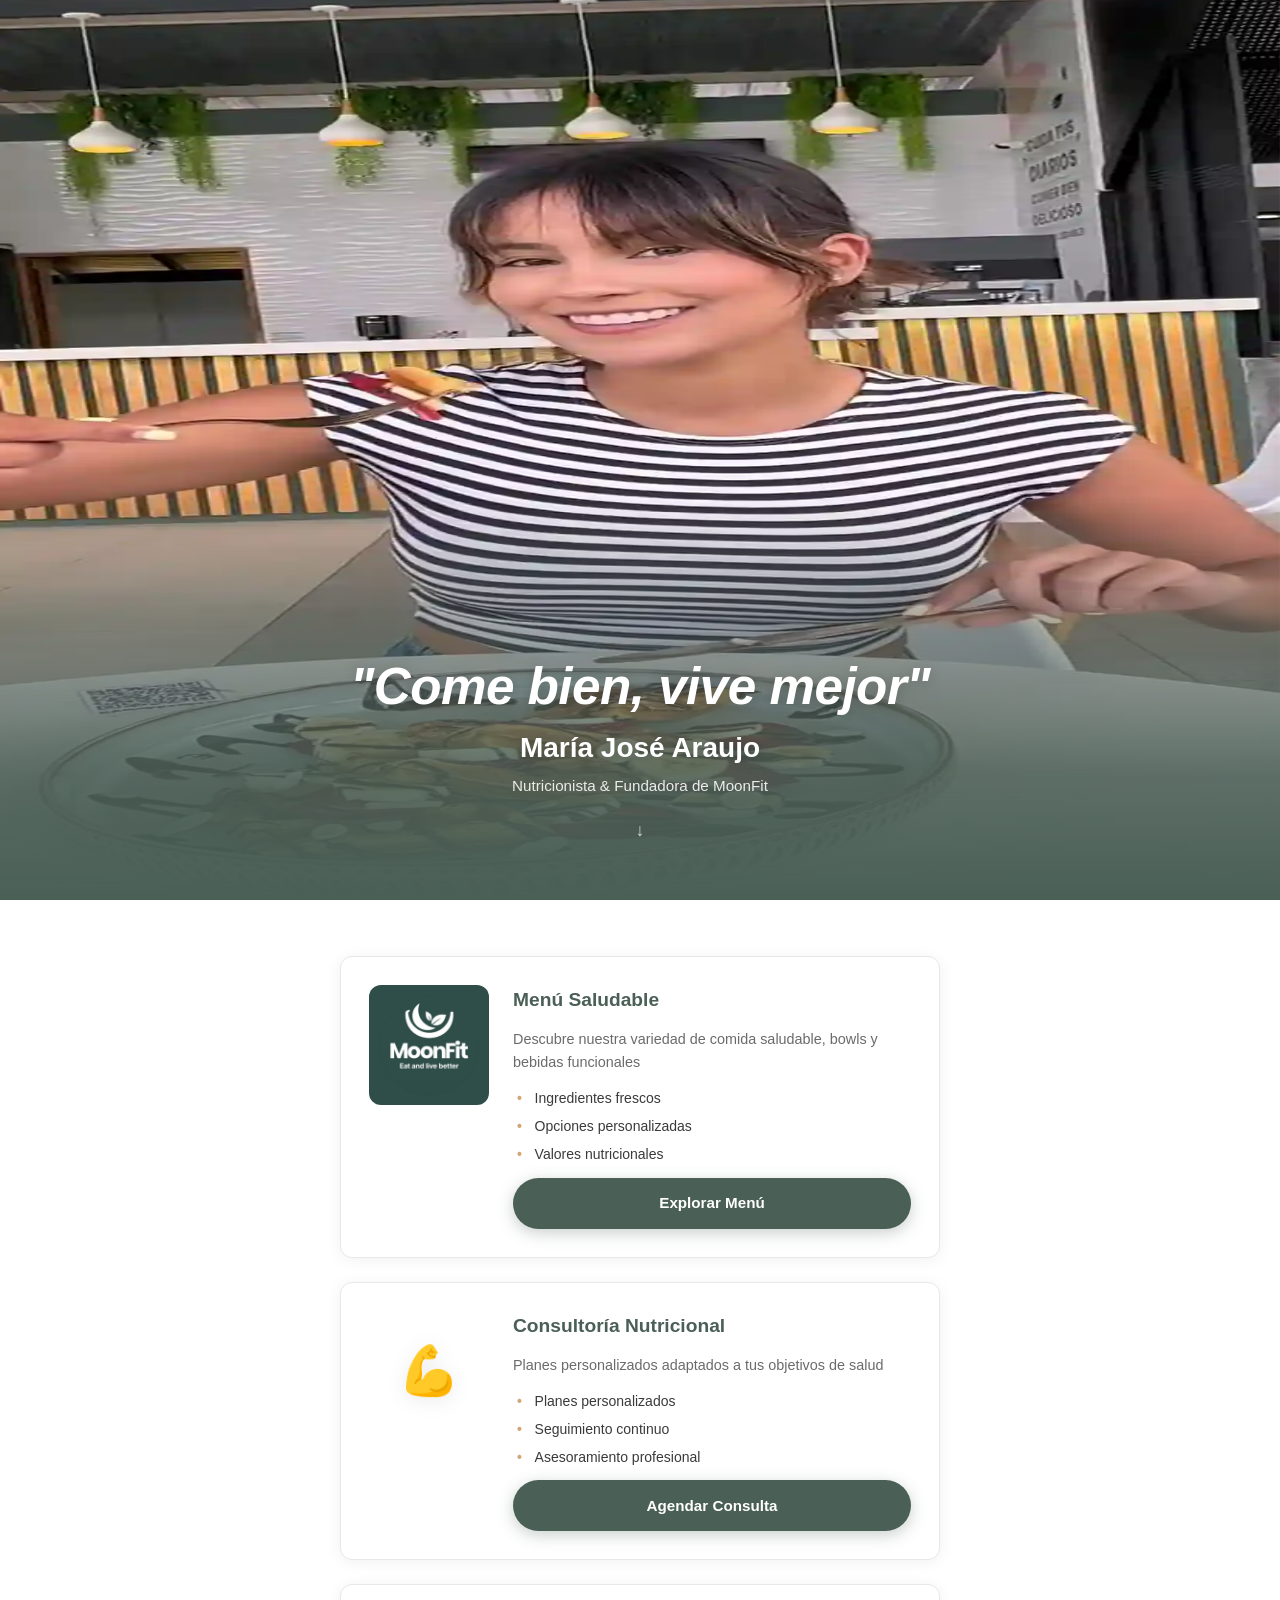
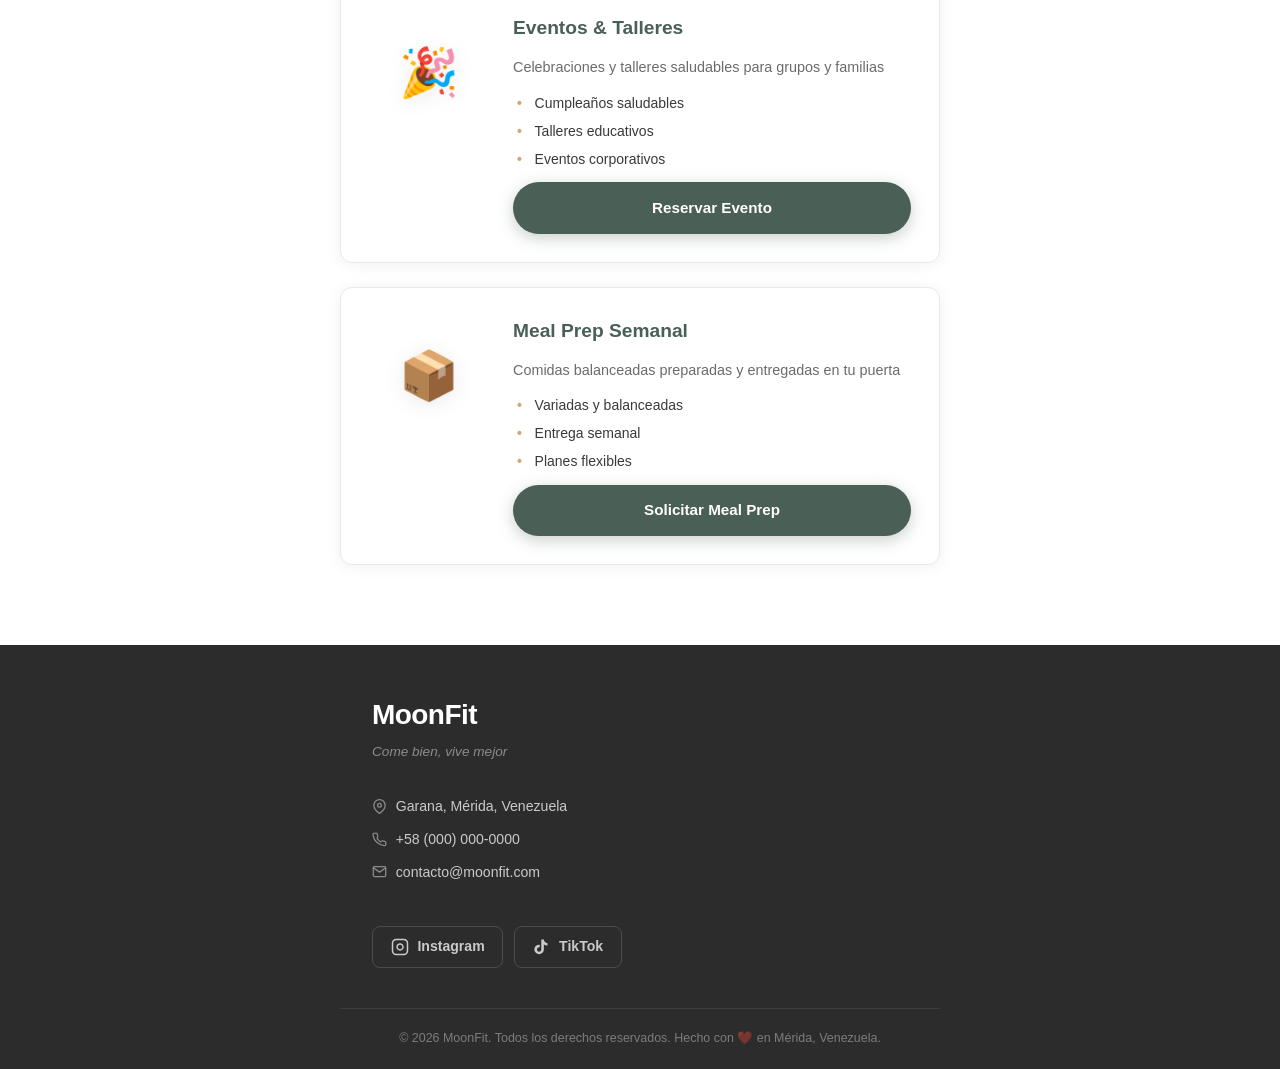
==== index.html @ 40de4f5c "Landing page MoonFit - Hero full screen + Cards + Footer" ====
<!DOCTYPE html>
<html lang="es">
<head>
  <meta charset="UTF-8" />
  <meta name="viewport" content="width=device-width, initial-scale=1.0" />
  <meta name="description" content="MoonFit – Nutrición saludable con María José Araujo. Menú saludable, consultoría nutricional, eventos y meal prep en Mérida, Venezuela." />
  <title>MoonFit – Come bien, vive mejor</title>
  <link rel="stylesheet" href="styles.css" />
</head>
<body>

  <!-- ===== HERO FULL SCREEN ===== -->
  <section class="hero" aria-label="Presentación de MoonFit">

    <div class="hero__bg" id="heroBg" aria-hidden="true">
      <img class="hero__portrait" src="assets/maria-jose.webp" alt="María José Araujo" />
      </div>
        <!-- Studio background -->
        <rect width="400" height="600" fill="#c8916a"/>
        <ellipse cx="200" cy="-40" rx="260" ry="220" fill="#d4a574" opacity="0.55"/>
        <ellipse cx="0"   cy="500" rx="180" ry="180" fill="#b87355" opacity="0.3"/>
        <ellipse cx="400" cy="420" rx="150" ry="150" fill="#bf8055" opacity="0.2"/>
        <!-- Subtle texture dots -->
        <circle cx="48"  cy="90"  r="9"  fill="#d4a574" opacity="0.55"/>
        <circle cx="358" cy="72"  r="11" fill="#d4a574" opacity="0.55"/>
        <circle cx="345" cy="210" r="6"  fill="#fff"    opacity="0.3"/>
        <circle cx="55"  cy="265" r="7"  fill="#fff"    opacity="0.25"/>
        <circle cx="360" cy="345" r="5"  fill="#fff"    opacity="0.28"/>
        <!-- Leaf decor left -->
        <path d="M22 140 Q50 112 76 140 Q50 155 22 140Z" fill="#7a8c5e" opacity="0.7"/>
        <path d="M40 124 Q58  98 78 116" stroke="#7a8c5e" stroke-width="2" fill="none" opacity="0.5"/>
        <!-- Leaf decor right -->
        <path d="M328 118 Q356 90 382 118 Q356 133 328 118Z" fill="#7a8c5e" opacity="0.7"/>
        <path d="M346 102 Q363 76 382 94" stroke="#7a8c5e" stroke-width="2" fill="none" opacity="0.5"/>
        <!-- Drop shadow -->
        <ellipse cx="200" cy="578" rx="110" ry="16" fill="#7a3e1a" opacity="0.22"/>
        <!-- Dress -->
        <path d="M140 288 Q108 388 96 560 Q148 576 200 576 Q252 576 304 560 Q292 388 260 288 Z" fill="#d4a574"/>
        <path d="M140 288 Q122 360 116 450 Q140 462 162 460 Q170 375 178 300 Z" fill="#c8916a" opacity="0.35"/>
        <!-- Left arm -->
        <path d="M140 300 Q96 344 76 398" stroke="#c8916a" stroke-width="28" stroke-linecap="round"/>
        <!-- Right arm -->
        <path d="M260 300 Q304 344 324 398" stroke="#c8916a" stroke-width="28" stroke-linecap="round"/>
        <!-- Neck -->
        <rect x="190" y="230" width="20" height="36" rx="9" fill="#c8916a"/>
        <!-- Head -->
        <ellipse cx="200" cy="190" rx="58" ry="64" fill="#c8916a"/>
        <!-- Hair base -->
        <path d="M142 184 Q132 102 174 76 Q200 60 226 76 Q268 102 258 184 Q234 156 200 154 Q166 156 142 184Z" fill="#2d1e0e"/>
        <!-- Hair left flow -->
        <path d="M142 184 Q118 232 126 290" stroke="#2d1e0e" stroke-width="24" stroke-linecap="round"/>
        <!-- Hair right flow -->
        <path d="M258 184 Q282 232 274 290" stroke="#2d1e0e" stroke-width="24" stroke-linecap="round"/>
        <!-- Hair highlight -->
        <path d="M174 88 Q188 76 202 84" stroke="#6b3e1a" stroke-width="4" stroke-linecap="round" opacity="0.55"/>
        <!-- Eyes -->
        <ellipse cx="182" cy="200" rx="5.5" ry="6.5" fill="#1a1a1a"/>
        <ellipse cx="218" cy="200" rx="5.5" ry="6.5" fill="#1a1a1a"/>
        <circle  cx="184" cy="198" r="1.5" fill="#fff"/>
        <circle  cx="220" cy="198" r="1.5" fill="#fff"/>
        <!-- Smile -->
        <path d="M188 218 Q200 230 212 218" stroke="#1a1a1a" stroke-width="2.8" stroke-linecap="round" fill="none"/>
        <!-- Cheeks -->
        <ellipse cx="170" cy="212" rx="11" ry="6" fill="#e8a0a0" opacity="0.38"/>
        <ellipse cx="230" cy="212" rx="11" ry="6" fill="#e8a0a0" opacity="0.38"/>
        <!-- Bowl -->
        <ellipse cx="200" cy="456" rx="70" ry="24" fill="#ffffff" opacity="0.96"/>
        <path d="M130 456 Q130 510 200 514 Q270 510 270 456 Z" fill="#ffffff" opacity="0.96"/>
        <ellipse cx="200" cy="456" rx="70" ry="24" fill="none" stroke="#e0e0e0" stroke-width="2"/>
        <!-- Food items -->
        <circle cx="178" cy="450" r="14" fill="#5aaa30"/>
        <circle cx="202" cy="444" r="12" fill="#e05c2b"/>
        <circle cx="224" cy="452" r="13" fill="#f5c518"/>
        <circle cx="188" cy="464" r="10" fill="#5aaa30"/>
        <circle cx="212" cy="466" r="9"  fill="#e05c2b"/>
        <circle cx="198" cy="452" r="6"  fill="#fff" opacity="0.45"/>
        <!-- Fork -->
        <line x1="100" y1="432" x2="100" y2="492" stroke="#ffffff" stroke-width="4"   stroke-linecap="round"/>
        <line x1="93"  y1="432" x2="93"  y2="454" stroke="#ffffff" stroke-width="2.5" stroke-linecap="round"/>
        <line x1="107" y1="432" x2="107" y2="454" stroke="#ffffff" stroke-width="2.5" stroke-linecap="round"/>
        <!-- Watermark -->
        <text x="200" y="592" text-anchor="middle" fill="rgba(255,255,255,0.3)"
              font-size="10" font-family="sans-serif" font-weight="700" letter-spacing="4">MOONFIT</text>
      </svg>
    </div>

    <!-- Gradient: transparent top → olive green bottom (covers ~40% bottom) -->
    <div class="hero__overlay" aria-hidden="true"></div>

    <!-- Text content over gradient -->
    <div class="hero__content">
      <p class="hero__tagline">"Come bien, vive mejor"</p>
      <h1 class="hero__name">María José Araujo</h1>
      <p class="hero__role">Nutricionista &amp; Fundadora de MoonFit</p>
      <div class="hero__scroll" aria-hidden="true">
        <span class="hero__scroll-icon">↓</span>
      </div>
    </div>

  </section>

  <!-- ===== CARDS SECTION ===== -->
  <main class="cards" id="servicios" aria-label="Servicios de MoonFit">

    <!-- Card 1 -->
    <article class="card reveal" tabindex="0" aria-label="Menú Saludable">
      <div class="card__media card__media--green" aria-hidden="true">
        <img src="assets/logo_moonfit.webp" alt="Logo MoonFit" class="card__logo" />
      </div>
      <div class="card__body">
        <h2 class="card__title">Menú Saludable</h2>
        <p class="card__desc">Descubre nuestra variedad de comida saludable, bowls y bebidas funcionales</p>
        <ul class="card__features" aria-label="Características">
          <li>Ingredientes frescos</li>
          <li>Opciones personalizadas</li>
          <li>Valores nutricionales</li>
        </ul>
        <a href="https://wa.me/58000000000" class="btn" target="_blank" rel="noopener noreferrer">Explorar Menú</a>
      </div>
    </article>

    <!-- Card 2 -->
    <article class="card reveal" tabindex="0" aria-label="Consultoría Nutricional">
      <div class="card__media card__media--terra" aria-hidden="true">
        <span class="card__icon">💪</span>
      </div>
      <div class="card__body">
        <h2 class="card__title">Consultoría Nutricional</h2>
        <p class="card__desc">Planes personalizados adaptados a tus objetivos de salud</p>
        <ul class="card__features" aria-label="Características">
          <li>Planes personalizados</li>
          <li>Seguimiento continuo</li>
          <li>Asesoramiento profesional</li>
        </ul>
        <a href="https://wa.me/58000000000" class="btn" target="_blank" rel="noopener noreferrer">Agendar Consulta</a>
      </div>
    </article>

    <!-- Card 3 -->
    <article class="card reveal" tabindex="0" aria-label="Eventos y Talleres">
      <div class="card__media card__media--green" aria-hidden="true">
        <span class="card__icon">🎉</span>
      </div>
      <div class="card__body">
        <h2 class="card__title">Eventos &amp; Talleres</h2>
        <p class="card__desc">Celebraciones y talleres saludables para grupos y familias</p>
        <ul class="card__features" aria-label="Características">
          <li>Cumpleaños saludables</li>
          <li>Talleres educativos</li>
          <li>Eventos corporativos</li>
        </ul>
        <a href="https://wa.me/58000000000" class="btn" target="_blank" rel="noopener noreferrer">Reservar Evento</a>
      </div>
    </article>

    <!-- Card 4 -->
    <article class="card reveal" tabindex="0" aria-label="Meal Prep Semanal">
      <div class="card__media card__media--terra" aria-hidden="true">
        <span class="card__icon">📦</span>
      </div>
      <div class="card__body">
        <h2 class="card__title">Meal Prep Semanal</h2>
        <p class="card__desc">Comidas balanceadas preparadas y entregadas en tu puerta</p>
        <ul class="card__features" aria-label="Características">
          <li>Variadas y balanceadas</li>
          <li>Entrega semanal</li>
          <li>Planes flexibles</li>
        </ul>
        <a href="https://wa.me/58000000000" class="btn" target="_blank" rel="noopener noreferrer">Solicitar Meal Prep</a>
      </div>
    </article>

  </main>

  <!-- ===== FOOTER ===== -->
  <footer class="footer" role="contentinfo">
    <div class="footer__inner">

      <div class="footer__brand">
        <p class="footer__logo">MoonFit</p>
        <p class="footer__tagline">Come bien, vive mejor</p>
      </div>

      <address class="footer__contact">
        <p class="footer__item">
          <svg width="15" height="15" viewBox="0 0 24 24" fill="none" stroke="currentColor" stroke-width="2" aria-hidden="true"><path d="M21 10c0 7-9 13-9 13s-9-6-9-13a9 9 0 0 1 18 0z"/><circle cx="12" cy="10" r="3"/></svg>
          Garana, Mérida, Venezuela
        </p>
        <p class="footer__item">
          <svg width="15" height="15" viewBox="0 0 24 24" fill="none" stroke="currentColor" stroke-width="2" aria-hidden="true"><path d="M22 16.92v3a2 2 0 0 1-2.18 2 19.79 19.79 0 0 1-8.63-3.07A19.5 19.5 0 0 1 4.69 13a19.79 19.79 0 0 1-3.07-8.67A2 2 0 0 1 3.6 2h3a2 2 0 0 1 2 1.72c.127.96.361 1.903.7 2.81a2 2 0 0 1-.45 2.11L8.09 9.91a16 16 0 0 0 6 6l1.27-1.27a2 2 0 0 1 2.11-.45c.907.339 1.85.573 2.81.7A2 2 0 0 1 22 16.92z"/></svg>
          <a href="https://wa.me/58000000000" class="footer__link" target="_blank" rel="noopener noreferrer">+58 (000) 000-0000</a>
        </p>
        <p class="footer__item">
          <svg width="15" height="15" viewBox="0 0 24 24" fill="none" stroke="currentColor" stroke-width="2" aria-hidden="true"><path d="M4 4h16c1.1 0 2 .9 2 2v12c0 1.1-.9 2-2 2H4c-1.1 0-2-.9-2-2V6c0-1.1.9-2 2-2z"/><polyline points="22,6 12,13 2,6"/></svg>
          <a href="mailto:contacto@moonfit.com" class="footer__link">contacto@moonfit.com</a>
        </p>
      </address>

      <div class="footer__social">
        <a href="https://instagram.com/moonfit" class="footer__social-btn" target="_blank" rel="noopener noreferrer" aria-label="Instagram de MoonFit">
          <svg width="18" height="18" viewBox="0 0 24 24" fill="none" stroke="currentColor" stroke-width="2" aria-hidden="true"><rect x="2" y="2" width="20" height="20" rx="5" ry="5"/><path d="M16 11.37A4 4 0 1 1 12.63 8 4 4 0 0 1 16 11.37z"/><line x1="17.5" y1="6.5" x2="17.51" y2="6.5"/></svg>
          Instagram
        </a>
        <a href="https://tiktok.com/@moonfit" class="footer__social-btn" target="_blank" rel="noopener noreferrer" aria-label="TikTok de MoonFit">
          <svg width="18" height="18" viewBox="0 0 24 24" fill="currentColor" aria-hidden="true"><path d="M19.59 6.69a4.83 4.83 0 0 1-3.77-4.25V2h-3.45v13.67a2.89 2.89 0 0 1-2.88 2.5 2.89 2.89 0 0 1-2.89-2.89 2.89 2.89 0 0 1 2.89-2.89c.28 0 .54.04.79.1V9.01a6.34 6.34 0 0 0-.79-.05 6.34 6.34 0 0 0-6.34 6.34 6.34 6.34 0 0 0 6.34 6.34 6.34 6.34 0 0 0 6.33-6.34V8.69a8.18 8.18 0 0 0 4.78 1.52V6.74a4.85 4.85 0 0 1-1.01-.05z"/></svg>
          TikTok
        </a>
      </div>

    </div>
    <div class="footer__bottom">
      <p>&copy; 2026 MoonFit. Todos los derechos reservados. Hecho con ❤️ en Mérida, Venezuela.</p>
    </div>
  </footer>

  <script src="script.js"></script>
</body>
</html>
---- styles.css ----
/* =========================================================
   MoonFit — styles.css
   Full Screen Hero + Scroll Reveal Cards
   Mobile-first · BEM · CSS custom properties
   ========================================================= */

/* ── Custom properties ─────────────────────────────────── */
:root {
  --white:        #FFFFFF;
  --green:        #4A5F56;
  --green-dark:   #3d4d47;
  --terra:        #D4A574;
  --terra-dark:   #c8916a;
  --black:        #2C2C2C;
  --gray:         #F9F9F9;
  --gray-border:  #E8E8E8;
  --text:         #3a3a3a;
  --text-muted:   #6b6b6b;

  --font: -apple-system, BlinkMacSystemFont, 'Segoe UI', Roboto, 'Helvetica Neue', Arial, sans-serif;

  --radius:       12px;
  --radius-pill:  100px;

  --shadow-card:  0 2px 16px rgba(0, 0, 0, 0.06);
  --shadow-hover: 0 8px 32px rgba(0, 0, 0, 0.10);
  --shadow-btn:   0 4px 16px rgba(74, 95, 86, 0.30);

  --transition: 0.25s cubic-bezier(0.4, 0, 0.2, 1);
}

/* ── Reset ─────────────────────────────────────────────── */
*, *::before, *::after { box-sizing: border-box; margin: 0; padding: 0; }
html { scroll-behavior: smooth; }
body {
  font-family: var(--font);
  color: var(--text);
  background: var(--white);
  line-height: 1.6;
  -webkit-font-smoothing: antialiased;
}
img, svg { display: block; max-width: 100%; }
a { text-decoration: none; color: inherit; }
ul { list-style: none; }
address { font-style: normal; }

/* ════════════════════════════════════════════════════════
   HERO — Full Screen
   ════════════════════════════════════════════════════════ */
.hero {
  position: relative;
  height: 100vh;
  height: 100svh;
  overflow: hidden;
}

/* Background photo container — parallax target */
.hero__bg {
  position: absolute;
  inset: -15% 0 0;   /* extra height to allow parallax without gaps */
  will-change: transform;
}

/* SVG portrait fills the bg like object-fit: cover */
.hero__portrait {
  width: 100%;
  height: 100%;
}

/* Gradient overlay: transparent (top 55%) → olive green (bottom 100%) */
.hero__overlay {
  position: absolute;
  inset: 0;
  background: linear-gradient(
    to bottom,
    rgba(255, 255, 255, 0)   0%,
    rgba(255, 255, 255, 0)  55%,
    rgba(74, 95, 86, 0.55)  72%,
    rgba(74, 95, 86, 0.88)  86%,
    #4A5F56                100%
  );
  pointer-events: none;
}

/* Text — anchored to bottom of hero */
.hero__content {
  position: absolute;
  bottom: 0;
  left: 0;
  right: 0;
  padding: 0 1.5rem 2.5rem;
  text-align: center;
  color: var(--white);
}

.hero__tagline {
  font-size: clamp(1.75rem, 7vw, 3.2rem);
  font-weight: 800;
  font-style: italic;
  line-height: 1.15;
  margin-bottom: 0.6rem;
  text-shadow: 0 2px 14px rgba(0, 0, 0, 0.22);
  letter-spacing: -0.01em;
}

.hero__name {
  font-size: clamp(1.15rem, 4vw, 1.75rem);
  font-weight: 700;
  margin-bottom: 0.2rem;
  text-shadow: 0 1px 8px rgba(0, 0, 0, 0.18);
}

.hero__role {
  font-size: clamp(0.82rem, 2.5vw, 0.95rem);
  font-weight: 400;
  opacity: 0.88;
}

/* Scroll nudge arrow */
.hero__scroll {
  margin-top: 1.25rem;
  animation: scrollBounce 2s ease-in-out infinite;
  display: inline-block;
  opacity: 0.75;
}
.hero__scroll-icon {
  font-size: 1.1rem;
  line-height: 1;
}
@keyframes scrollBounce {
  0%, 100% { transform: translateY(0); }
  50%       { transform: translateY(7px); }
}

/* ════════════════════════════════════════════════════════
   BUTTON
   ════════════════════════════════════════════════════════ */
.btn {
  display: inline-flex;
  align-items: center;
  justify-content: center;
  width: 100%;
  font-family: var(--font);
  font-weight: 600;
  font-size: 0.95rem;
  background: var(--green);
  color: var(--white);
  border-radius: var(--radius-pill);
  padding: 0.85rem 2rem;
  cursor: pointer;
  border: none;
  box-shadow: var(--shadow-btn);
  transition: background var(--transition), transform var(--transition), box-shadow var(--transition);
}
.btn:hover {
  background: var(--green-dark);
  transform: translateY(-2px);
  box-shadow: 0 8px 24px rgba(74, 95, 86, 0.38);
}
.btn:focus-visible {
  outline: 3px solid var(--terra);
  outline-offset: 3px;
}

/* ════════════════════════════════════════════════════════
   CARDS SECTION
   ════════════════════════════════════════════════════════ */
.cards {
  background: var(--white);
  padding: 2.5rem 1.25rem 3.5rem;
  display: flex;
  flex-direction: column;
  align-items: center;
  gap: 1.25rem;
}

/* ── Scroll reveal ─────────────────────────────────────── */
.reveal {
  opacity: 0;
  transform: translateY(28px);
  transition: opacity 0.6s ease, transform 0.6s ease;
}
.reveal.visible {
  opacity: 1;
  transform: translateY(0);
}
@media (prefers-reduced-motion: reduce) {
  .reveal { opacity: 1; transform: none; transition: none; }
}

/* ── Card ──────────────────────────────────────────────── */
.card {
  width: 100%;
  max-width: 560px;
  background: var(--white);
  border: 1px solid var(--gray-border);
  border-radius: var(--radius);
  padding: 1.5rem;
  display: flex;
  flex-direction: column;
  gap: 1rem;
  box-shadow: var(--shadow-card);
  transition: box-shadow var(--transition), transform var(--transition);
}
.card:hover {
  box-shadow: var(--shadow-hover);
  transform: translateY(-3px);
}
.card:focus-visible {
  outline: 3px solid var(--green);
  outline-offset: 3px;
}

/* Card media: large circle icon */
.card__media {
  width: 140px;
  height: 140px;
  display: flex;
  align-items: center;
  justify-content: center;
  margin: 0 auto;
  flex-shrink: 0;
  background: transparent;
  border-radius: 0;
}
.card__media--green { background: transparent; }
.card__media--terra { background: transparent; }

.card__icon {
  font-size: 3.6rem;
  line-height: 1;
  filter: drop-shadow(0 3px 10px rgba(0, 0, 0, 0.08));
}
.card__logo {
  width: 120px;
  height: 120px;
  object-fit: contain;
  border-radius: 12px;
}

/* Card body */
.card__body {
  display: flex;
  flex-direction: column;
  gap: 0.75rem;
}

.card__title {
  font-size: 1.2rem;
  font-weight: 700;
  color: var(--green);
  text-align: center;
}

.card__desc {
  font-size: 0.9rem;
  color: var(--text-muted);
  line-height: 1.65;
  text-align: center;
}

.card__features {
  display: flex;
  flex-direction: column;
  gap: 0.35rem;
  padding: 0 0.25rem;
}
.card__features li {
  position: relative;
  padding-left: 1.1rem;
  font-size: 0.875rem;
  color: var(--text);
}
.card__features li::before {
  content: '•';
  position: absolute;
  left: 0;
  color: var(--terra);
  font-weight: 700;
}

/* ════════════════════════════════════════════════════════
   FOOTER
   ════════════════════════════════════════════════════════ */
.footer {
  background: var(--black);
  color: rgba(255, 255, 255, 0.75);
}

.footer__inner {
  max-width: 560px;
  margin: 0 auto;
  padding: 2.5rem 1.5rem 2rem;
  display: flex;
  flex-direction: column;
  gap: 2rem;
}

.footer__logo {
  font-size: 1.75rem;
  font-weight: 800;
  color: var(--white);
  letter-spacing: -0.02em;
  margin-bottom: 0.2rem;
}
.footer__tagline {
  font-size: 0.85rem;
  color: rgba(255, 255, 255, 0.45);
  font-style: italic;
}

.footer__item {
  display: flex;
  align-items: center;
  gap: 0.55rem;
  font-size: 0.88rem;
  margin-bottom: 0.65rem;
}
.footer__item svg { flex-shrink: 0; opacity: 0.6; }

.footer__link {
  color: rgba(255, 255, 255, 0.75);
  transition: color var(--transition);
}
.footer__link:hover { color: var(--white); }

.footer__social {
  display: flex;
  flex-direction: row;
  flex-wrap: wrap;
  gap: 0.65rem;
}
.footer__social-btn {
  display: inline-flex;
  align-items: center;
  gap: 0.55rem;
  font-size: 0.88rem;
  font-weight: 600;
  color: rgba(255, 255, 255, 0.75);
  padding: 0.55rem 1.1rem;
  border-radius: 8px;
  border: 1px solid rgba(255, 255, 255, 0.15);
  transition: background var(--transition), color var(--transition), border-color var(--transition);
}
.footer__social-btn:hover {
  background: var(--green);
  border-color: var(--green);
  color: var(--white);
}

.footer__bottom {
  border-top: 1px solid rgba(255, 255, 255, 0.08);
  padding: 1.25rem 1.5rem;
  text-align: center;
  font-size: 0.78rem;
  color: rgba(255, 255, 255, 0.38);
}

/* ════════════════════════════════════════════════════════
   RESPONSIVE — 480px+
   ════════════════════════════════════════════════════════ */
@media (min-width: 480px) {
  .card__media {
    width: 160px;
    height: 160px;
  }
  .card__icon { font-size: 4rem; }
}

/* ════════════════════════════════════════════════════════
   RESPONSIVE — Desktop 768px+
   ════════════════════════════════════════════════════════ */
@media (min-width: 768px) {
  .hero__content {
    padding: 0 3rem 3.5rem;
  }

  .cards {
    padding: 3.5rem 2rem 5rem;
    gap: 1.5rem;
  }

  /* Horizontal card layout on desktop */
  .card {
    flex-direction: row;
    align-items: flex-start;
    gap: 1.5rem;
    padding: 1.75rem;
    max-width: 600px;
  }

  .card__media {
    width: 120px;
    height: 120px;
    flex-shrink: 0;
    margin: 0;
  }
  .card__icon { font-size: 3rem; }

  .card__body { flex: 1; }
  .card__title { text-align: left; }
  .card__desc  { text-align: left; }

  .btn { width: auto; }

  .footer__inner {
    max-width: 600px;
    padding: 3rem 2rem 2.5rem;
  }
  .footer__bottom { max-width: 600px; margin: 0 auto; }
}
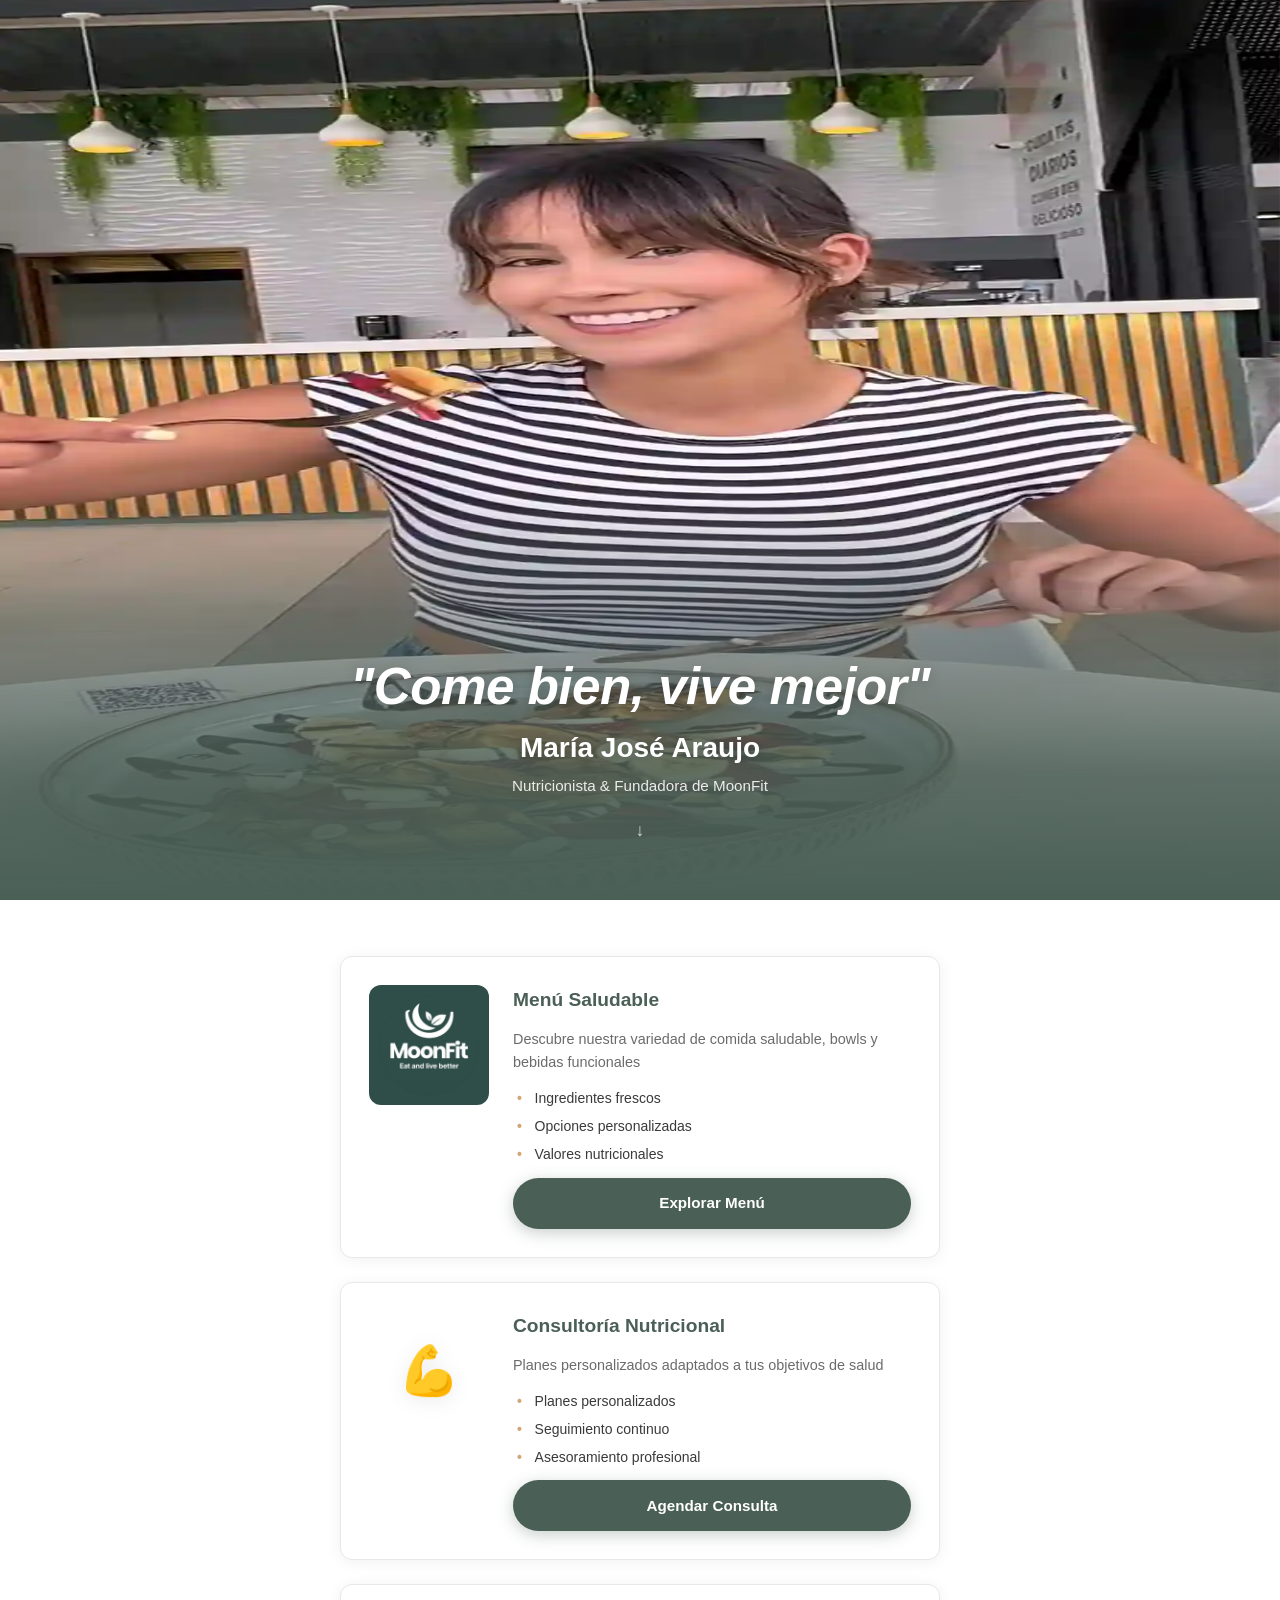
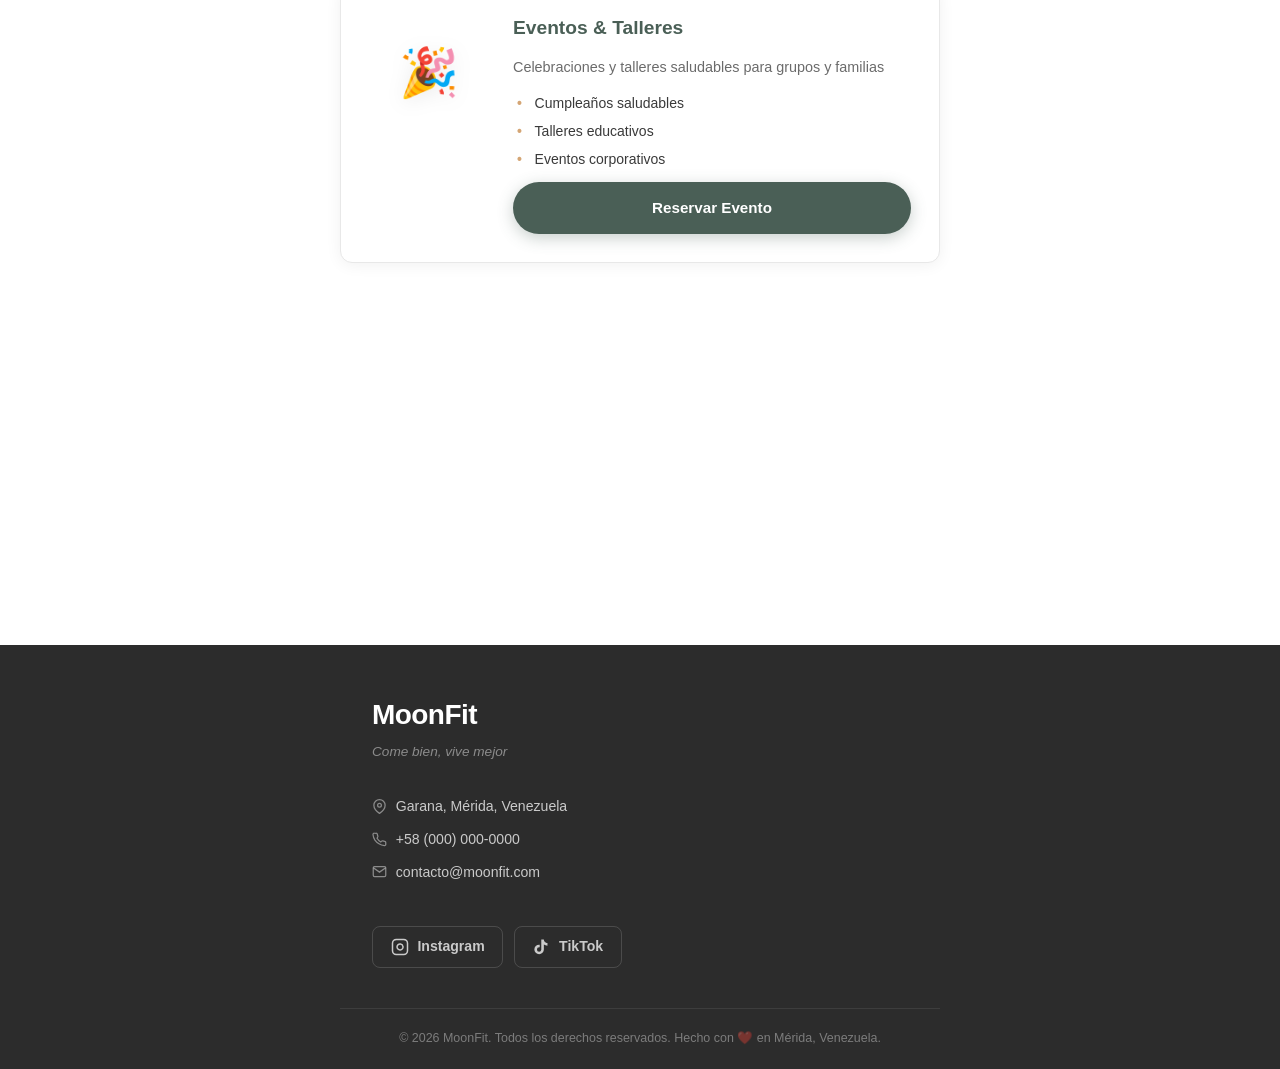
==== commit 10e494be: "Test: cambié la frase" ====
--- a/index.html
+++ b/index.html
@@ -4,7 +4,7 @@
   <meta charset="UTF-8" />
   <meta name="viewport" content="width=device-width, initial-scale=1.0" />
   <meta name="description" content="MoonFit – Nutrición saludable con María José Araujo. Menú saludable, consultoría nutricional, eventos y meal prep en Mérida, Venezuela." />
-  <title>MoonFit – Come bien, vive mejor</title>
+  <title>MoonFit – Come bien y vive mejor</title>
   <link rel="stylesheet" href="styles.css" />
 </head>
 <body>
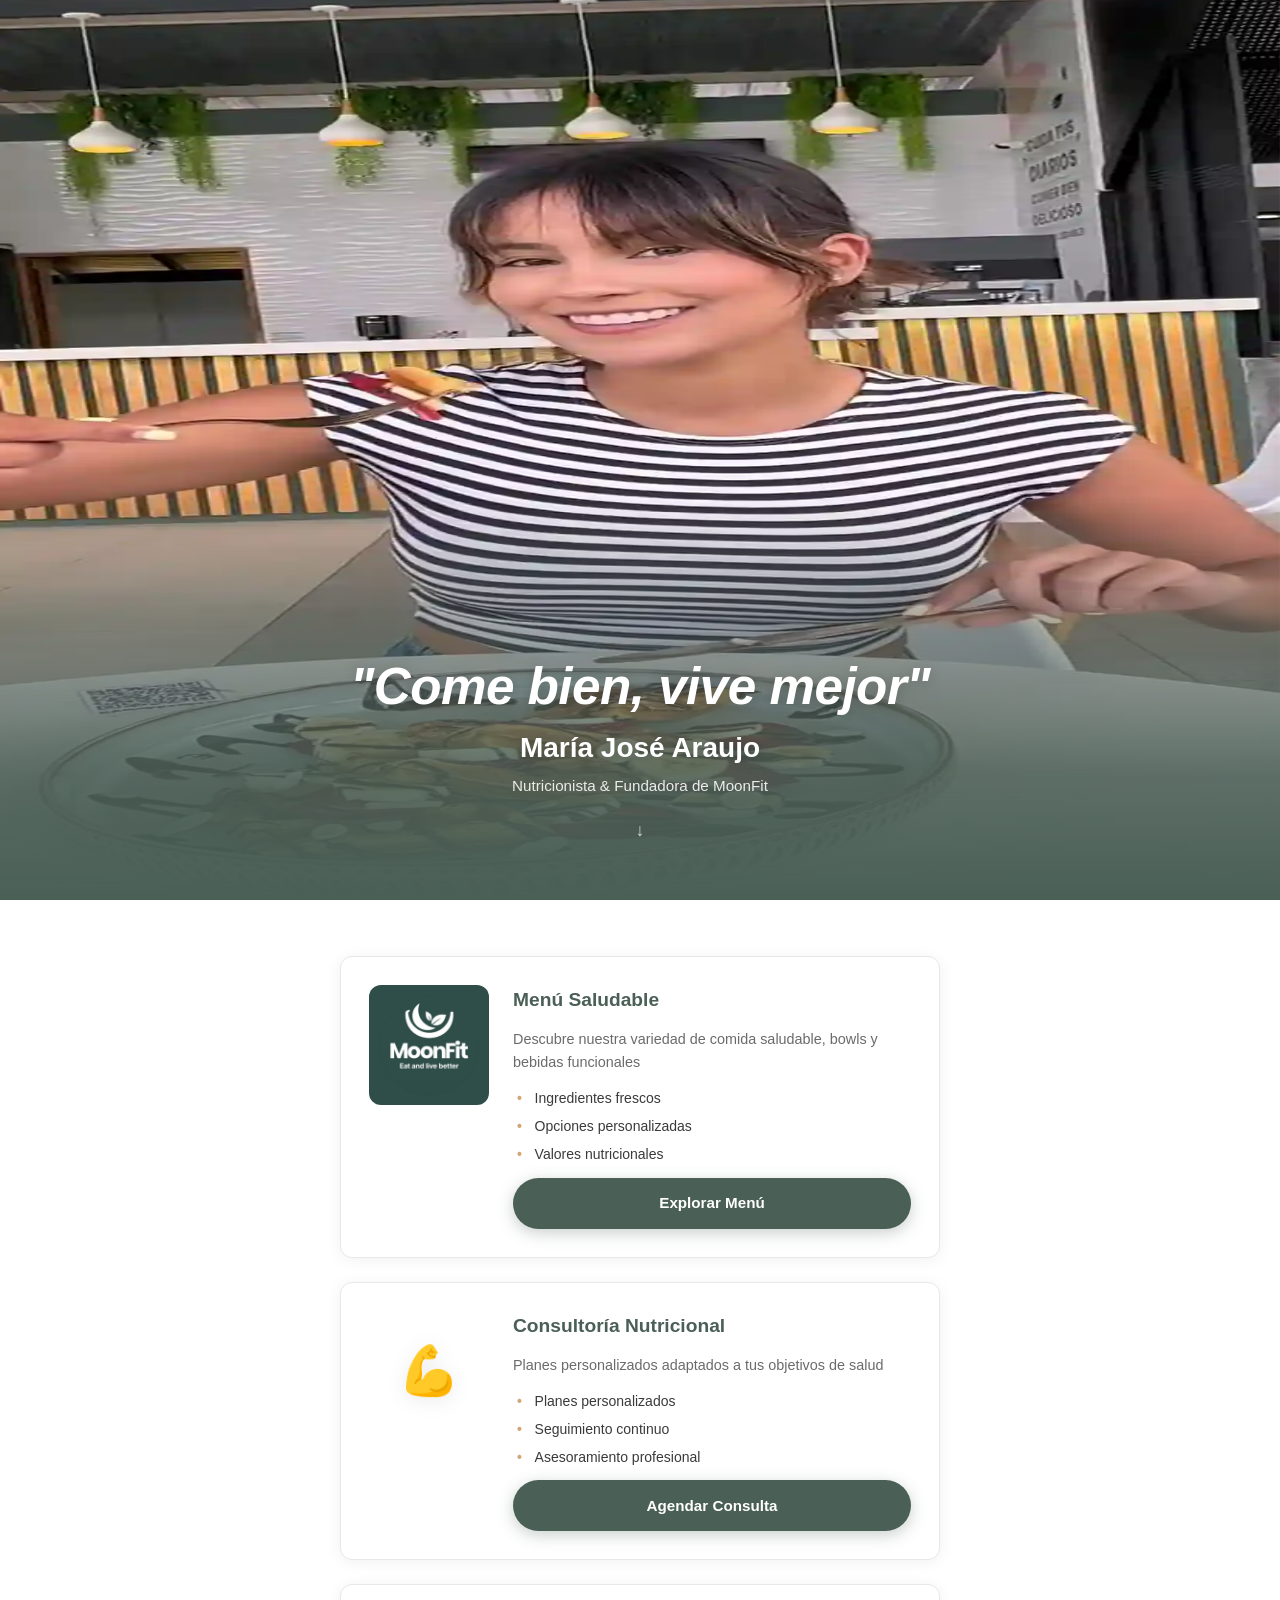
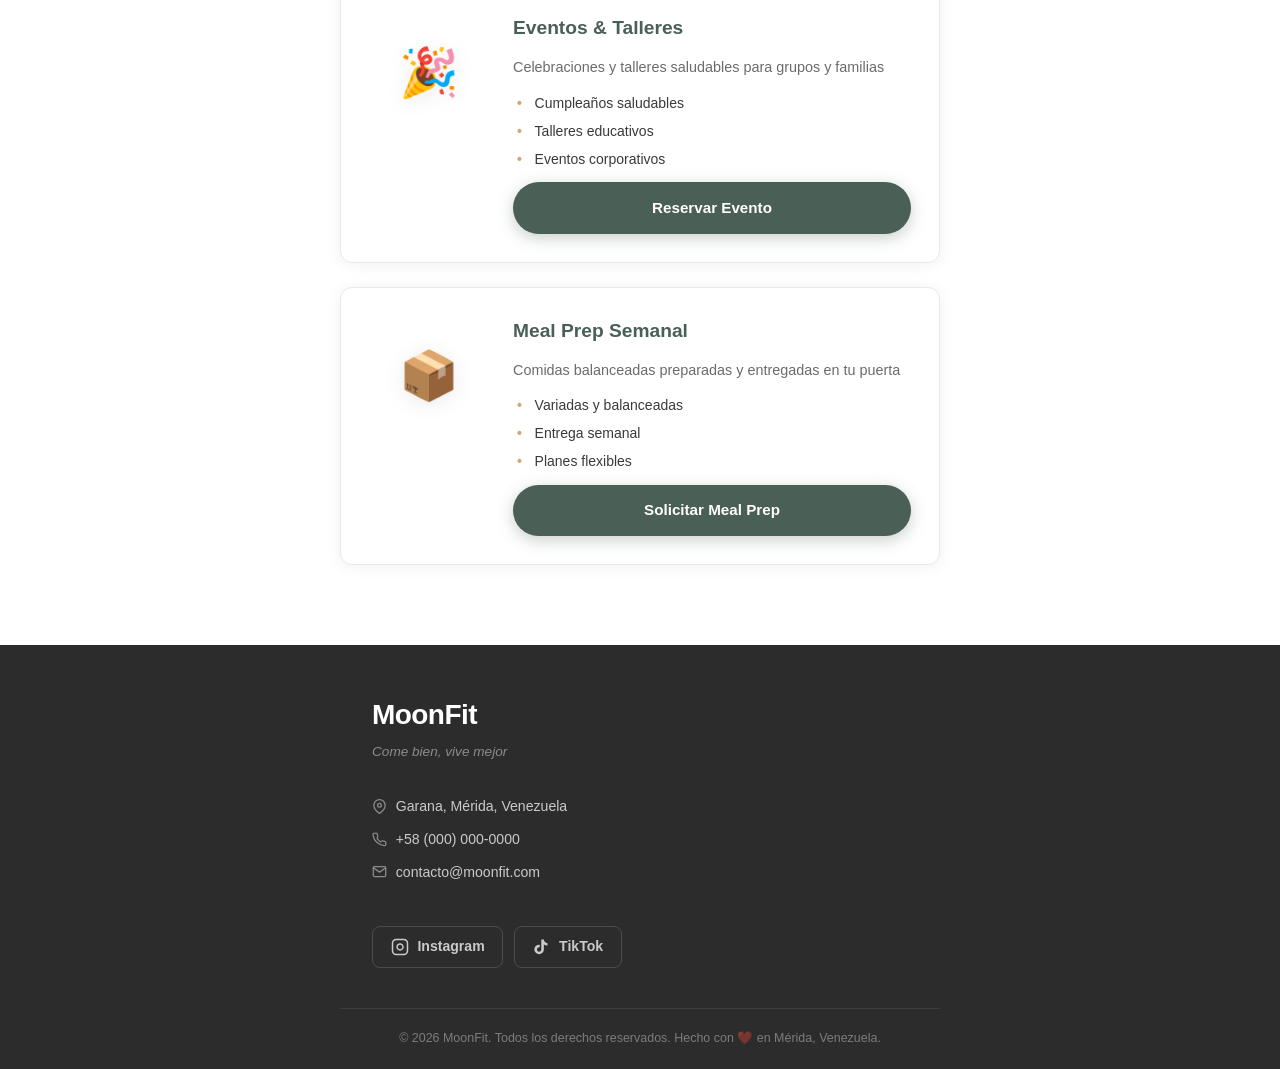
==== commit 6bc22aa2: "Test: cambié la frase de prueba" ====
--- a/index.html
+++ b/index.html
@@ -4,7 +4,7 @@
   <meta charset="UTF-8" />
   <meta name="viewport" content="width=device-width, initial-scale=1.0" />
   <meta name="description" content="MoonFit – Nutrición saludable con María José Araujo. Menú saludable, consultoría nutricional, eventos y meal prep en Mérida, Venezuela." />
-  <title>MoonFit – Come bien y vive mejor</title>
+  <title>MoonFit – Come muy bien y vive mejor</title>
   <link rel="stylesheet" href="styles.css" />
 </head>
 <body>
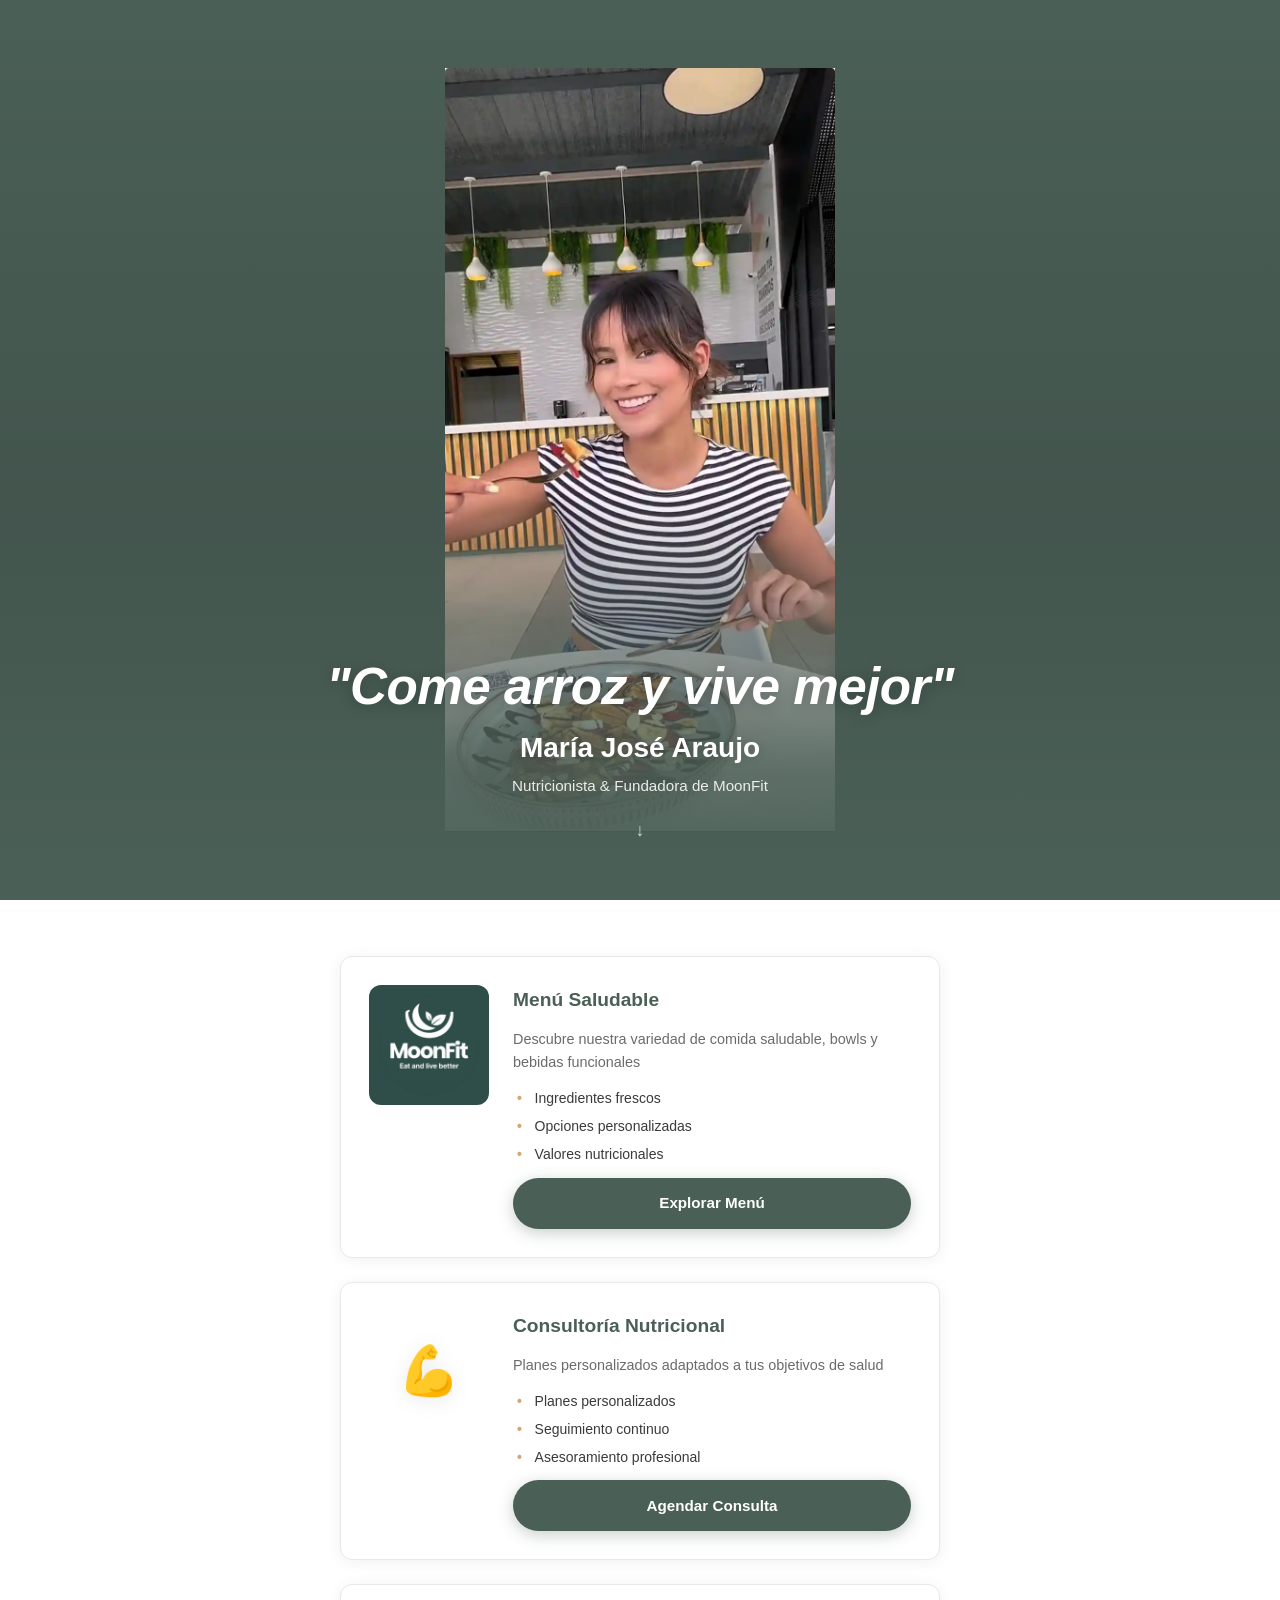
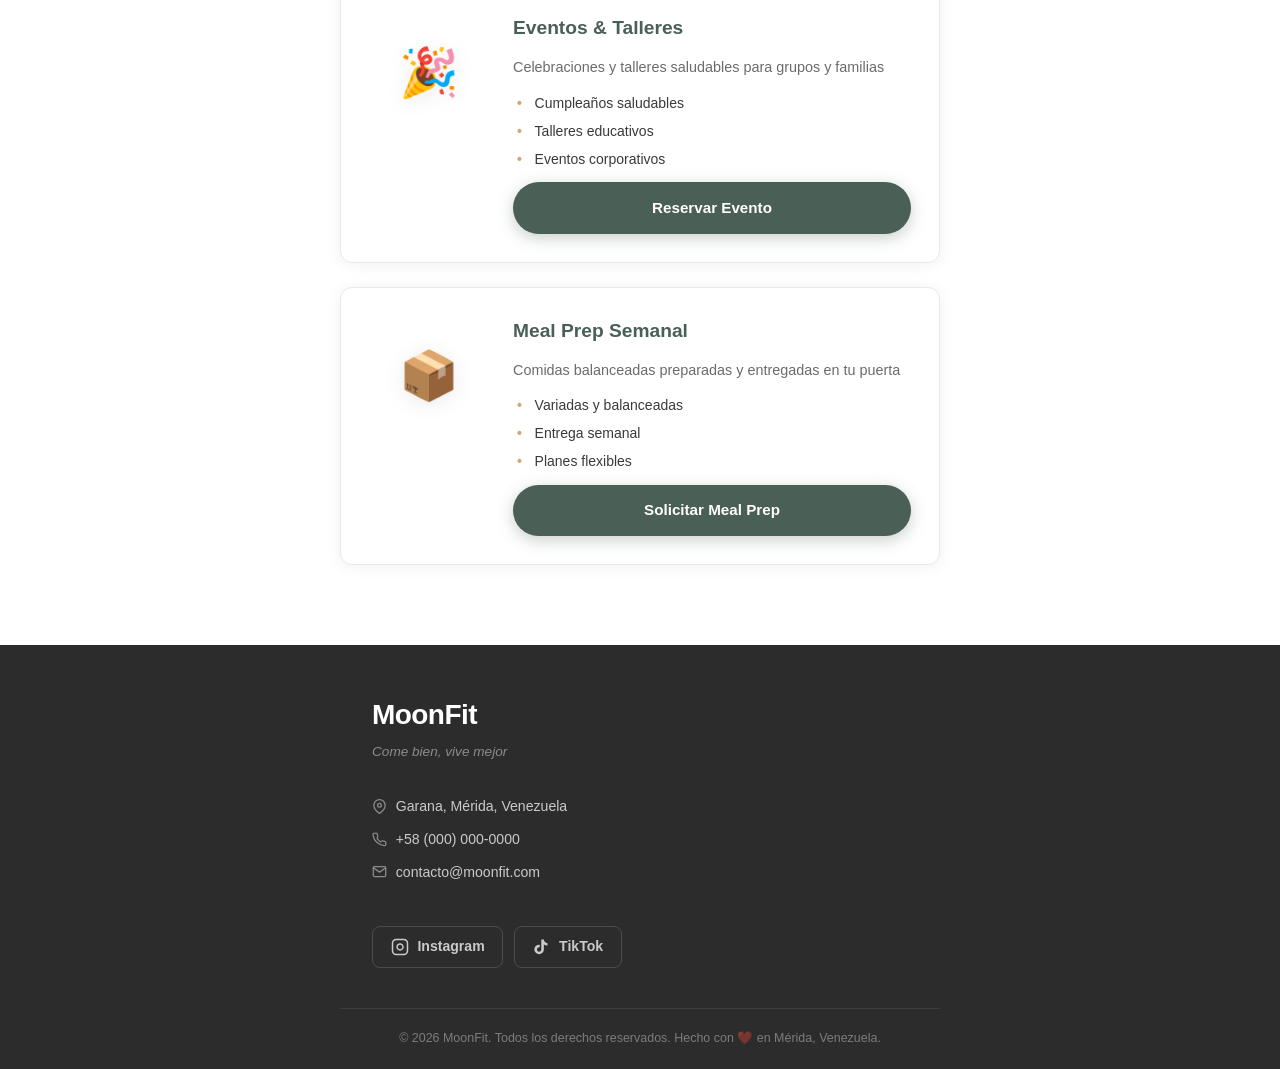
==== commit b07e501a: "Test: agregar emojis de luna al tagline" ====
--- a/index.html
+++ b/index.html
@@ -14,74 +14,6 @@
 
     <div class="hero__bg" id="heroBg" aria-hidden="true">
       <img class="hero__portrait" src="assets/maria-jose.webp" alt="María José Araujo" />
-      </div>
-        <!-- Studio background -->
-        <rect width="400" height="600" fill="#c8916a"/>
-        <ellipse cx="200" cy="-40" rx="260" ry="220" fill="#d4a574" opacity="0.55"/>
-        <ellipse cx="0"   cy="500" rx="180" ry="180" fill="#b87355" opacity="0.3"/>
-        <ellipse cx="400" cy="420" rx="150" ry="150" fill="#bf8055" opacity="0.2"/>
-        <!-- Subtle texture dots -->
-        <circle cx="48"  cy="90"  r="9"  fill="#d4a574" opacity="0.55"/>
-        <circle cx="358" cy="72"  r="11" fill="#d4a574" opacity="0.55"/>
-        <circle cx="345" cy="210" r="6"  fill="#fff"    opacity="0.3"/>
-        <circle cx="55"  cy="265" r="7"  fill="#fff"    opacity="0.25"/>
-        <circle cx="360" cy="345" r="5"  fill="#fff"    opacity="0.28"/>
-        <!-- Leaf decor left -->
-        <path d="M22 140 Q50 112 76 140 Q50 155 22 140Z" fill="#7a8c5e" opacity="0.7"/>
-        <path d="M40 124 Q58  98 78 116" stroke="#7a8c5e" stroke-width="2" fill="none" opacity="0.5"/>
-        <!-- Leaf decor right -->
-        <path d="M328 118 Q356 90 382 118 Q356 133 328 118Z" fill="#7a8c5e" opacity="0.7"/>
-        <path d="M346 102 Q363 76 382 94" stroke="#7a8c5e" stroke-width="2" fill="none" opacity="0.5"/>
-        <!-- Drop shadow -->
-        <ellipse cx="200" cy="578" rx="110" ry="16" fill="#7a3e1a" opacity="0.22"/>
-        <!-- Dress -->
-        <path d="M140 288 Q108 388 96 560 Q148 576 200 576 Q252 576 304 560 Q292 388 260 288 Z" fill="#d4a574"/>
-        <path d="M140 288 Q122 360 116 450 Q140 462 162 460 Q170 375 178 300 Z" fill="#c8916a" opacity="0.35"/>
-        <!-- Left arm -->
-        <path d="M140 300 Q96 344 76 398" stroke="#c8916a" stroke-width="28" stroke-linecap="round"/>
-        <!-- Right arm -->
-        <path d="M260 300 Q304 344 324 398" stroke="#c8916a" stroke-width="28" stroke-linecap="round"/>
-        <!-- Neck -->
-        <rect x="190" y="230" width="20" height="36" rx="9" fill="#c8916a"/>
-        <!-- Head -->
-        <ellipse cx="200" cy="190" rx="58" ry="64" fill="#c8916a"/>
-        <!-- Hair base -->
-        <path d="M142 184 Q132 102 174 76 Q200 60 226 76 Q268 102 258 184 Q234 156 200 154 Q166 156 142 184Z" fill="#2d1e0e"/>
-        <!-- Hair left flow -->
-        <path d="M142 184 Q118 232 126 290" stroke="#2d1e0e" stroke-width="24" stroke-linecap="round"/>
-        <!-- Hair right flow -->
-        <path d="M258 184 Q282 232 274 290" stroke="#2d1e0e" stroke-width="24" stroke-linecap="round"/>
-        <!-- Hair highlight -->
-        <path d="M174 88 Q188 76 202 84" stroke="#6b3e1a" stroke-width="4" stroke-linecap="round" opacity="0.55"/>
-        <!-- Eyes -->
-        <ellipse cx="182" cy="200" rx="5.5" ry="6.5" fill="#1a1a1a"/>
-        <ellipse cx="218" cy="200" rx="5.5" ry="6.5" fill="#1a1a1a"/>
-        <circle  cx="184" cy="198" r="1.5" fill="#fff"/>
-        <circle  cx="220" cy="198" r="1.5" fill="#fff"/>
-        <!-- Smile -->
-        <path d="M188 218 Q200 230 212 218" stroke="#1a1a1a" stroke-width="2.8" stroke-linecap="round" fill="none"/>
-        <!-- Cheeks -->
-        <ellipse cx="170" cy="212" rx="11" ry="6" fill="#e8a0a0" opacity="0.38"/>
-        <ellipse cx="230" cy="212" rx="11" ry="6" fill="#e8a0a0" opacity="0.38"/>
-        <!-- Bowl -->
-        <ellipse cx="200" cy="456" rx="70" ry="24" fill="#ffffff" opacity="0.96"/>
-        <path d="M130 456 Q130 510 200 514 Q270 510 270 456 Z" fill="#ffffff" opacity="0.96"/>
-        <ellipse cx="200" cy="456" rx="70" ry="24" fill="none" stroke="#e0e0e0" stroke-width="2"/>
-        <!-- Food items -->
-        <circle cx="178" cy="450" r="14" fill="#5aaa30"/>
-        <circle cx="202" cy="444" r="12" fill="#e05c2b"/>
-        <circle cx="224" cy="452" r="13" fill="#f5c518"/>
-        <circle cx="188" cy="464" r="10" fill="#5aaa30"/>
-        <circle cx="212" cy="466" r="9"  fill="#e05c2b"/>
-        <circle cx="198" cy="452" r="6"  fill="#fff" opacity="0.45"/>
-        <!-- Fork -->
-        <line x1="100" y1="432" x2="100" y2="492" stroke="#ffffff" stroke-width="4"   stroke-linecap="round"/>
-        <line x1="93"  y1="432" x2="93"  y2="454" stroke="#ffffff" stroke-width="2.5" stroke-linecap="round"/>
-        <line x1="107" y1="432" x2="107" y2="454" stroke="#ffffff" stroke-width="2.5" stroke-linecap="round"/>
-        <!-- Watermark -->
-        <text x="200" y="592" text-anchor="middle" fill="rgba(255,255,255,0.3)"
-              font-size="10" font-family="sans-serif" font-weight="700" letter-spacing="4">MOONFIT</text>
-      </svg>
     </div>
 
     <!-- Gradient: transparent top → olive green bottom (covers ~40% bottom) -->
@@ -89,7 +21,7 @@
 
     <!-- Text content over gradient -->
     <div class="hero__content">
-      <p class="hero__tagline">"Come bien, vive mejor"</p>
+      <p class="hero__tagline">"Come arroz y vive mejor"</p>
       <h1 class="hero__name">María José Araujo</h1>
       <p class="hero__role">Nutricionista &amp; Fundadora de MoonFit</p>
       <div class="hero__scroll" aria-hidden="true">
--- a/styles.css
+++ b/styles.css
@@ -54,17 +54,22 @@
   overflow: hidden;
 }
 
-/* Background photo container — parallax target */
+/* Background container with gradient */
 .hero__bg {
   position: absolute;
-  inset: -15% 0 0;   /* extra height to allow parallax without gaps */
-  will-change: transform;
-}
-
-/* SVG portrait fills the bg like object-fit: cover */
+  inset: 0;
+  background: linear-gradient(to bottom, #4A5F56, #3d4d47);
+  display: flex;
+  align-items: center;
+  justify-content: center;
+}
+
+/* Portrait image centered over gradient */
 .hero__portrait {
-  width: 100%;
-  height: 100%;
+  max-height: 85vh;
+  width: auto;
+  max-width: 100%;
+  object-fit: contain;
 }
 
 /* Gradient overlay: transparent (top 55%) → olive green (bottom 100%) */
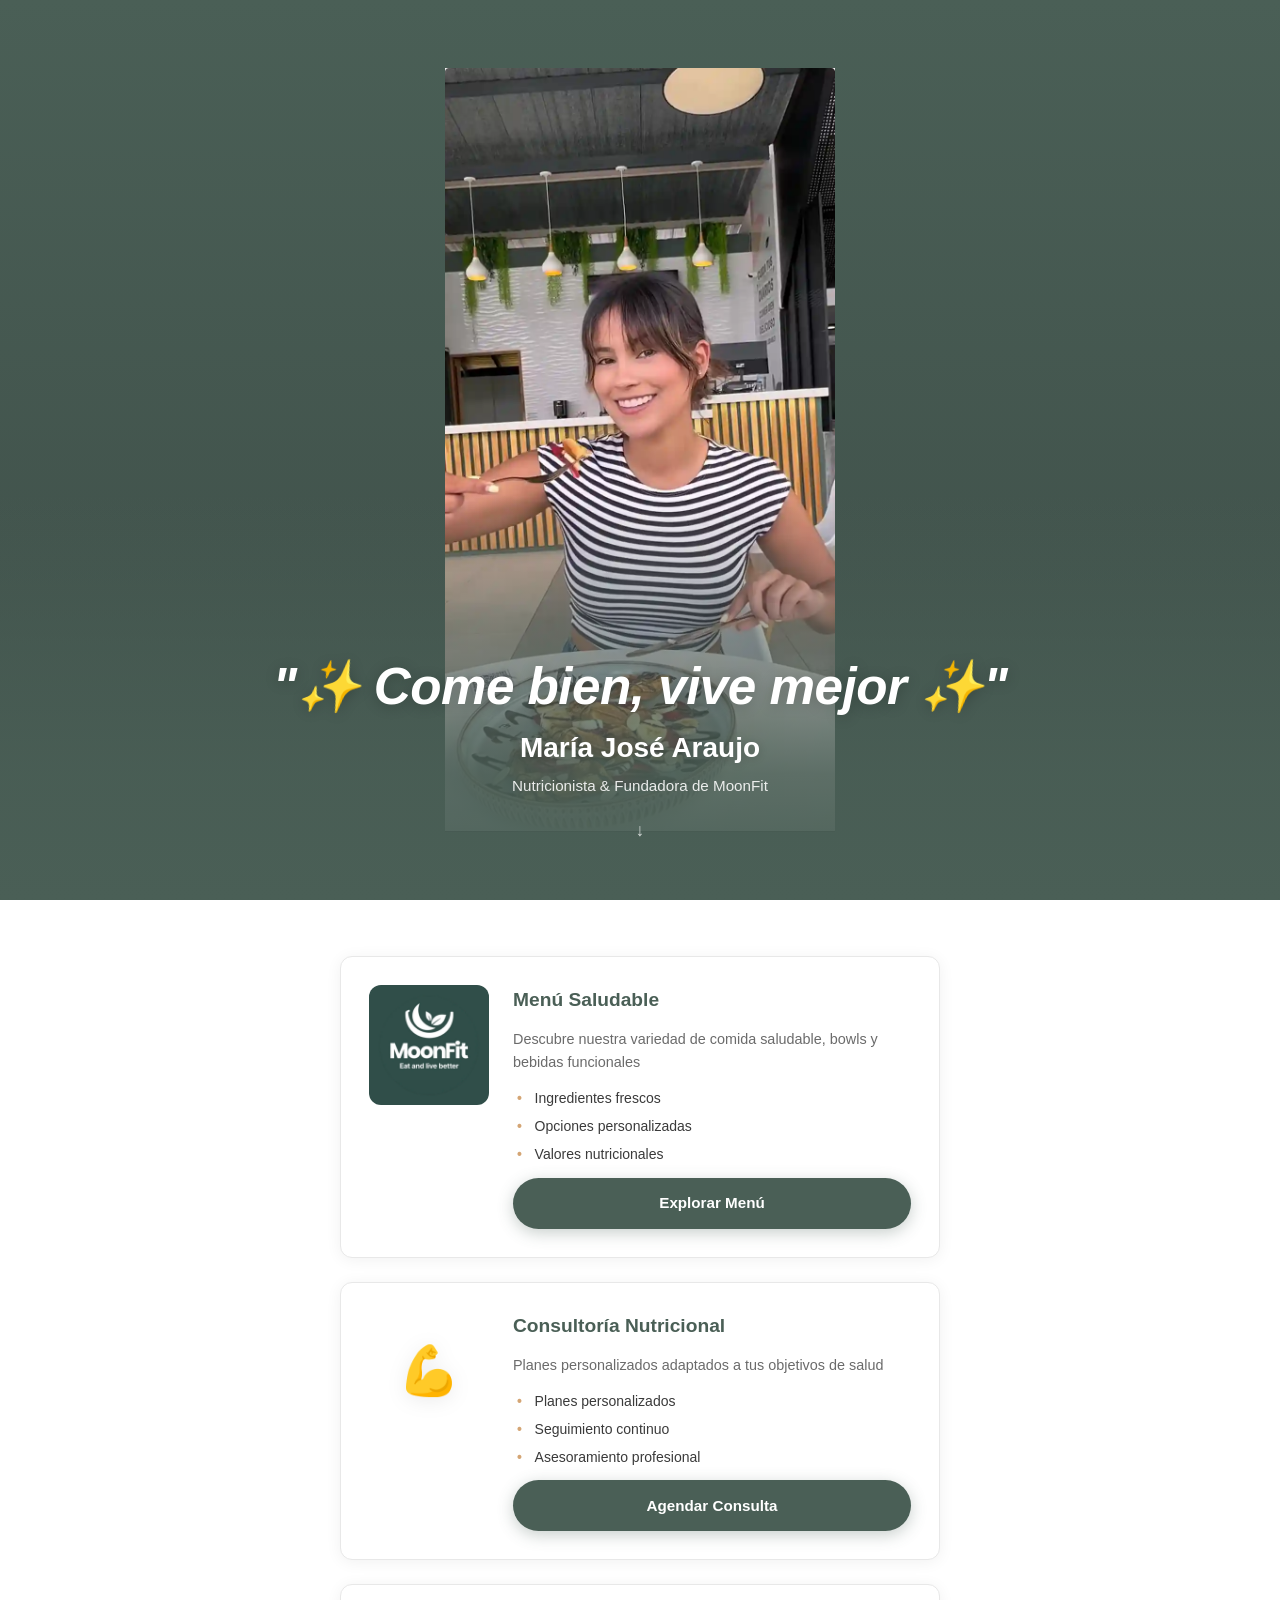
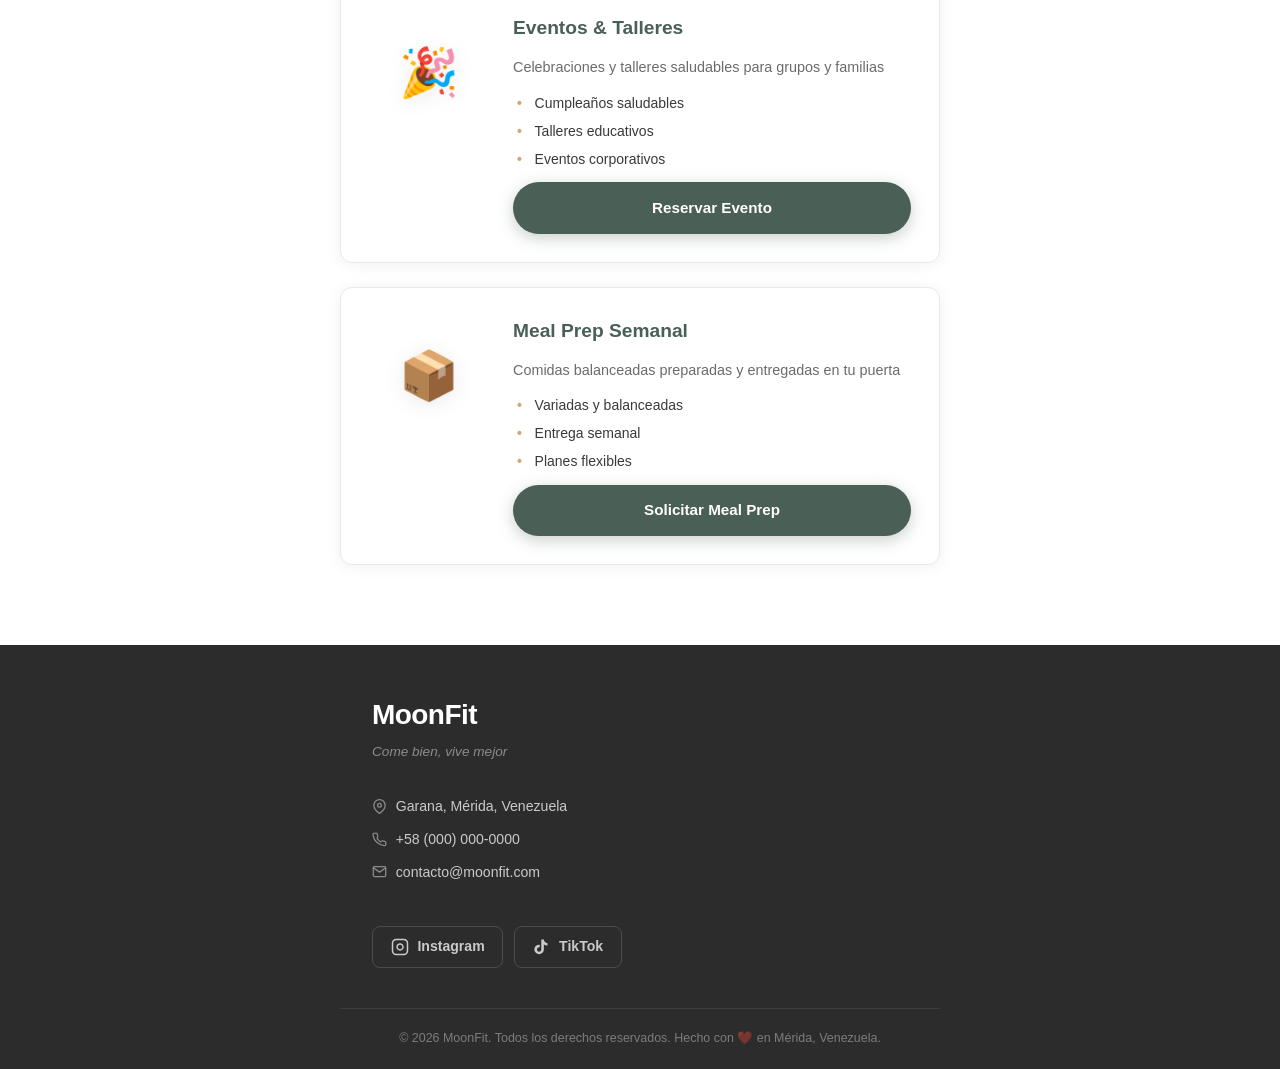
==== commit e5623540: "Test auto-deploy: cambiar emojis" ====
--- a/index.html
+++ b/index.html
@@ -21,7 +21,7 @@
 
     <!-- Text content over gradient -->
     <div class="hero__content">
-      <p class="hero__tagline">"Come arroz y vive mejor"</p>
+      <p class="hero__tagline">"✨ Come bien, vive mejor ✨"</p>
       <h1 class="hero__name">María José Araujo</h1>
       <p class="hero__role">Nutricionista &amp; Fundadora de MoonFit</p>
       <div class="hero__scroll" aria-hidden="true">
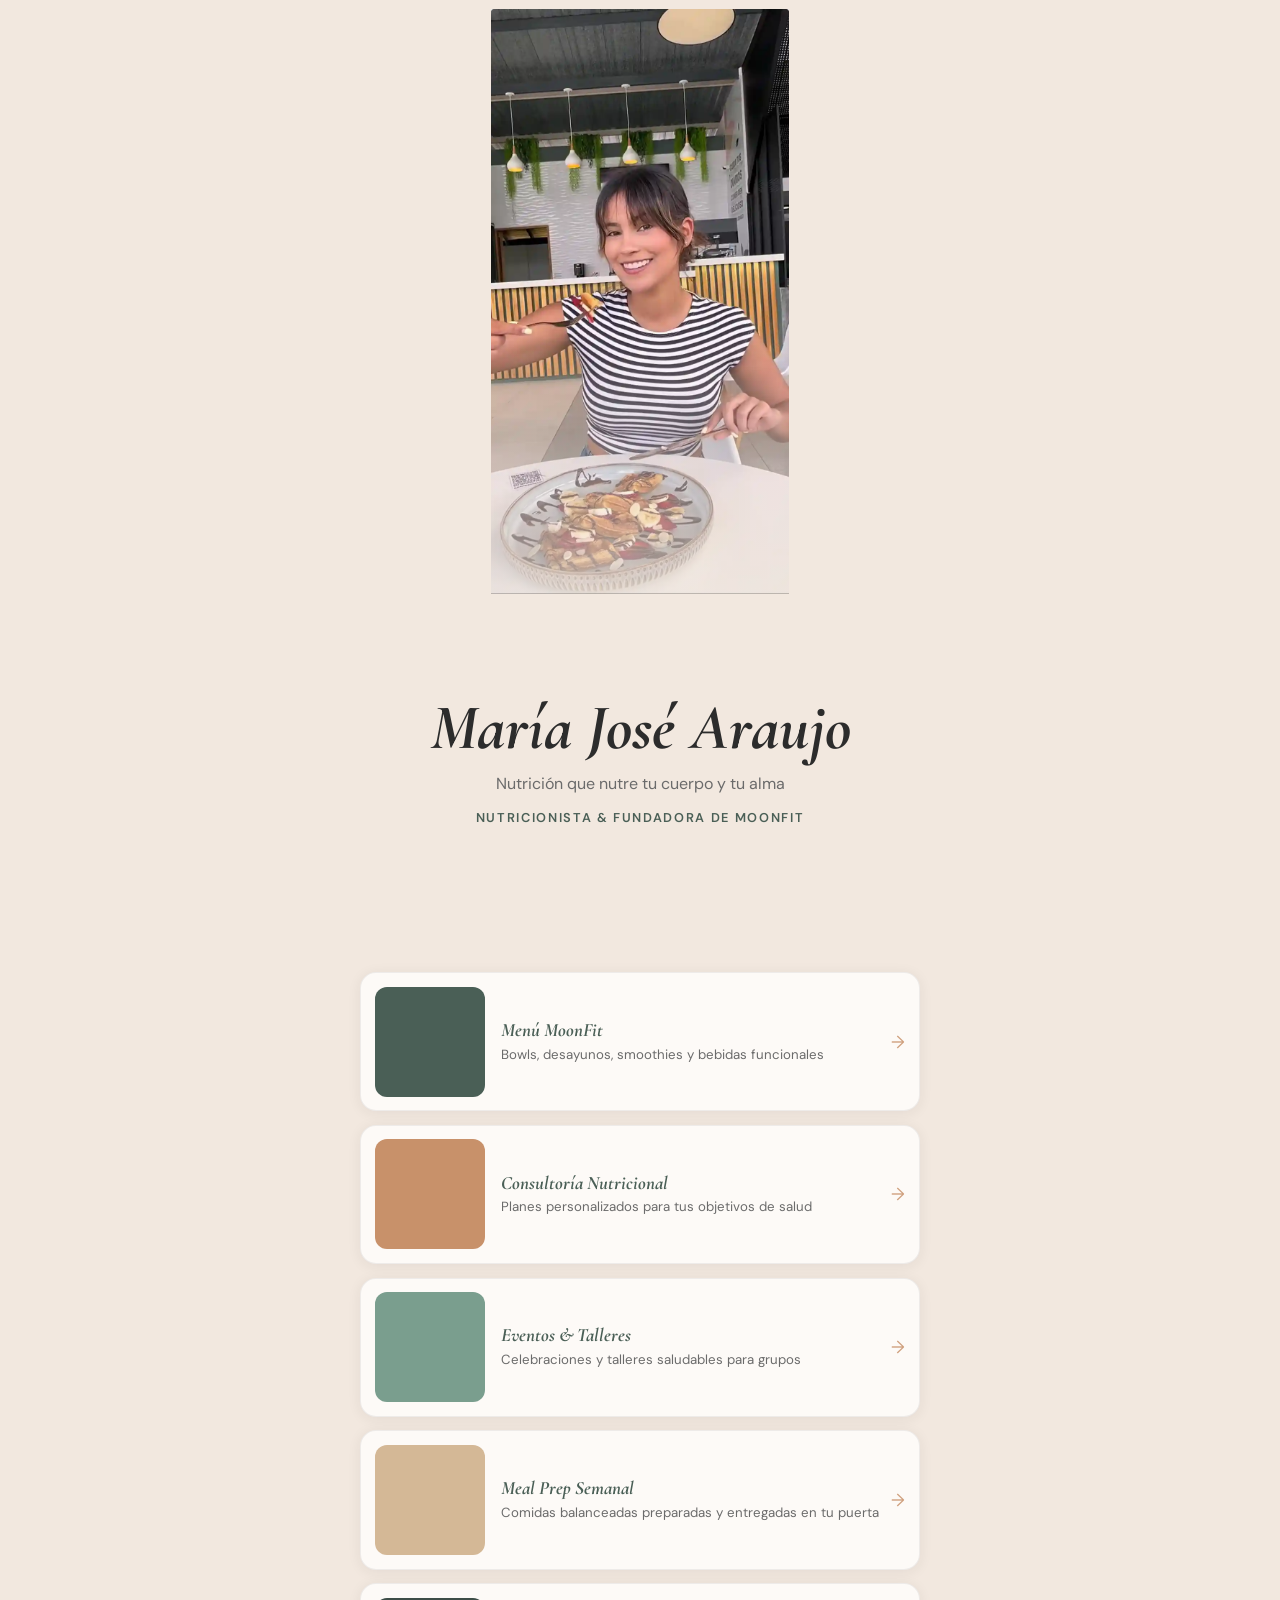
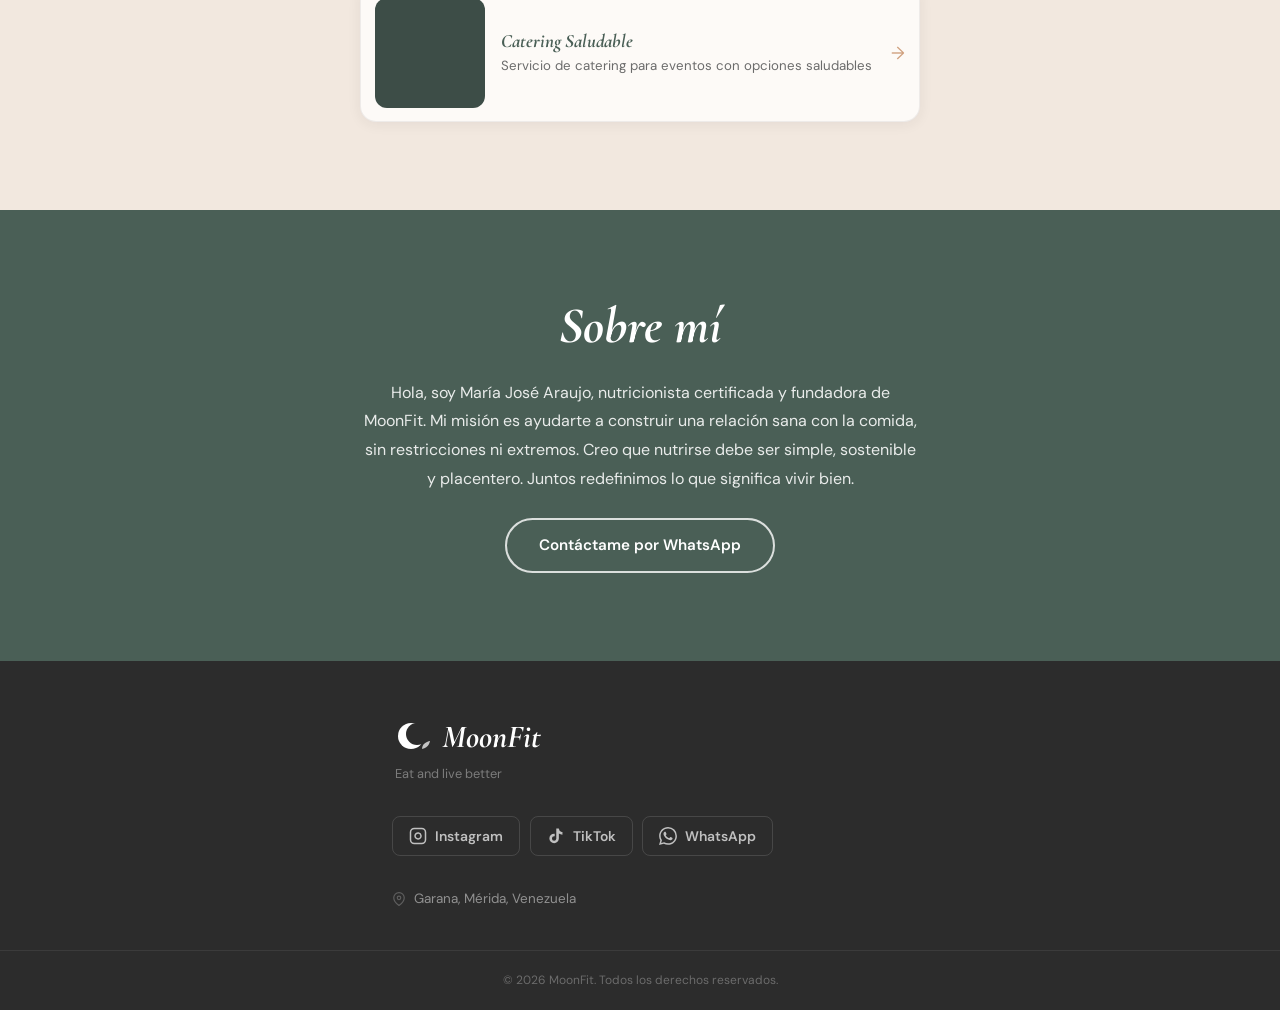
==== commit f15d1bd6: "Rediseño landing page MoonFit" ====
--- a/index.html
+++ b/index.html
@@ -5,102 +5,149 @@
   <meta name="viewport" content="width=device-width, initial-scale=1.0" />
   <meta name="description" content="MoonFit – Nutrición saludable con María José Araujo. Menú saludable, consultoría nutricional, eventos y meal prep en Mérida, Venezuela." />
   <title>MoonFit – Come muy bien y vive mejor</title>
+  <link rel="preconnect" href="https://fonts.googleapis.com" />
+  <link rel="preconnect" href="https://fonts.gstatic.com" crossorigin />
+  <link href="https://fonts.googleapis.com/css2?family=Cormorant+Garamond:ital,wght@1,400;1,700&family=DM+Sans:wght@400;600&display=swap" rel="stylesheet" />
   <link rel="stylesheet" href="styles.css" />
 </head>
 <body>
 
-  <!-- ===== HERO FULL SCREEN ===== -->
+  <!-- ===== HERO ===== -->
   <section class="hero" aria-label="Presentación de MoonFit">
 
     <div class="hero__bg" id="heroBg" aria-hidden="true">
       <img class="hero__portrait" src="assets/maria-jose.webp" alt="María José Araujo" />
     </div>
 
-    <!-- Gradient: transparent top → olive green bottom (covers ~40% bottom) -->
     <div class="hero__overlay" aria-hidden="true"></div>
 
-    <!-- Text content over gradient -->
     <div class="hero__content">
-      <p class="hero__tagline">"✨ Come bien, vive mejor ✨"</p>
       <h1 class="hero__name">María José Araujo</h1>
-      <p class="hero__role">Nutricionista &amp; Fundadora de MoonFit</p>
-      <div class="hero__scroll" aria-hidden="true">
-        <span class="hero__scroll-icon">↓</span>
+      <p class="hero__subtitle">Nutrición que nutre tu cuerpo y tu alma</p>
+      <p class="hero__badge">Nutricionista &amp; Fundadora de MoonFit</p>
+    </div>
+
+  </section>
+
+  <main>
+
+    <!-- ===== SERVICIOS ===== -->
+    <section class="services" id="servicios" aria-label="Servicios de MoonFit">
+
+      <!-- Tarjeta 1 — Menú MoonFit -->
+      <a href="https://wa.me/58000000000"
+         class="card reveal"
+         target="_blank" rel="noopener noreferrer"
+         tabindex="0"
+         aria-label="Menú MoonFit – consultar por WhatsApp">
+        <div class="card__image-wrap" style="background: #4A5F56">
+          <img src="assets/menu.webp" alt="Menú MoonFit" class="card__img"
+               onerror="this.style.display='none'; this.parentElement.style.background='#4A5F56'" />
+        </div>
+        <div class="card__body">
+          <div class="card__text">
+            <h2 class="card__title">Menú MoonFit</h2>
+            <p class="card__desc">Bowls, desayunos, smoothies y bebidas funcionales</p>
+          </div>
+          <span class="card__arrow" aria-hidden="true">→</span>
+        </div>
+      </a>
+
+      <!-- Tarjeta 2 — Consultoría Nutricional -->
+      <a href="https://wa.me/58000000000"
+         class="card reveal"
+         target="_blank" rel="noopener noreferrer"
+         tabindex="0"
+         aria-label="Consultoría Nutricional – consultar por WhatsApp">
+        <div class="card__image-wrap" style="background: #C8916A">
+          <img src="assets/nutricion.webp" alt="Consultoría Nutricional" class="card__img"
+               onerror="this.style.display='none'; this.parentElement.style.background='#C8916A'" />
+        </div>
+        <div class="card__body">
+          <div class="card__text">
+            <h2 class="card__title">Consultoría Nutricional</h2>
+            <p class="card__desc">Planes personalizados para tus objetivos de salud</p>
+          </div>
+          <span class="card__arrow" aria-hidden="true">→</span>
+        </div>
+      </a>
+
+      <!-- Tarjeta 3 — Eventos & Talleres -->
+      <a href="https://wa.me/58000000000"
+         class="card reveal"
+         target="_blank" rel="noopener noreferrer"
+         tabindex="0"
+         aria-label="Eventos y Talleres – consultar por WhatsApp">
+        <div class="card__image-wrap" style="background: #7A9E8E">
+          <img src="assets/eventos.webp" alt="Eventos y Talleres" class="card__img"
+               onerror="this.style.display='none'; this.parentElement.style.background='#7A9E8E'" />
+        </div>
+        <div class="card__body">
+          <div class="card__text">
+            <h2 class="card__title">Eventos &amp; Talleres</h2>
+            <p class="card__desc">Celebraciones y talleres saludables para grupos</p>
+          </div>
+          <span class="card__arrow" aria-hidden="true">→</span>
+        </div>
+      </a>
+
+      <!-- Tarjeta 4 — Meal Prep Semanal -->
+      <a href="https://wa.me/58000000000"
+         class="card reveal"
+         target="_blank" rel="noopener noreferrer"
+         tabindex="0"
+         aria-label="Meal Prep Semanal – consultar por WhatsApp">
+        <div class="card__image-wrap" style="background: #D4B896">
+          <img src="assets/mealprep.webp" alt="Meal Prep Semanal" class="card__img"
+               onerror="this.style.display='none'; this.parentElement.style.background='#D4B896'" />
+        </div>
+        <div class="card__body">
+          <div class="card__text">
+            <h2 class="card__title">Meal Prep Semanal</h2>
+            <p class="card__desc">Comidas balanceadas preparadas y entregadas en tu puerta</p>
+          </div>
+          <span class="card__arrow" aria-hidden="true">→</span>
+        </div>
+      </a>
+
+      <!-- Tarjeta 5 — Catering Saludable -->
+      <a href="https://wa.me/58000000000"
+         class="card reveal"
+         target="_blank" rel="noopener noreferrer"
+         tabindex="0"
+         aria-label="Catering Saludable – consultar por WhatsApp">
+        <div class="card__image-wrap" style="background: #3d4d47">
+          <img src="assets/catering.webp" alt="Catering Saludable" class="card__img"
+               onerror="this.style.display='none'; this.parentElement.style.background='#3d4d47'" />
+        </div>
+        <div class="card__body">
+          <div class="card__text">
+            <h2 class="card__title">Catering Saludable</h2>
+            <p class="card__desc">Servicio de catering para eventos con opciones saludables</p>
+          </div>
+          <span class="card__arrow" aria-hidden="true">→</span>
+        </div>
+      </a>
+
+    </section>
+
+    <!-- ===== SOBRE MÍ ===== -->
+    <section class="about" aria-label="Sobre María José Araujo">
+      <div class="about__inner">
+        <h2 class="about__title">Sobre mí</h2>
+        <p class="about__text">
+          Hola, soy María José Araujo, nutricionista certificada y fundadora de MoonFit.
+          Mi misión es ayudarte a construir una relación sana con la comida, sin restricciones
+          ni extremos. Creo que nutrirse debe ser simple, sostenible y placentero.
+          Juntos redefinimos lo que significa vivir bien.
+        </p>
+        <a href="https://wa.me/58000000000"
+           class="btn btn--outline"
+           target="_blank" rel="noopener noreferrer">
+          Contáctame por WhatsApp
+        </a>
       </div>
-    </div>
-
-  </section>
-
-  <!-- ===== CARDS SECTION ===== -->
-  <main class="cards" id="servicios" aria-label="Servicios de MoonFit">
-
-    <!-- Card 1 -->
-    <article class="card reveal" tabindex="0" aria-label="Menú Saludable">
-      <div class="card__media card__media--green" aria-hidden="true">
-        <img src="assets/logo_moonfit.webp" alt="Logo MoonFit" class="card__logo" />
-      </div>
-      <div class="card__body">
-        <h2 class="card__title">Menú Saludable</h2>
-        <p class="card__desc">Descubre nuestra variedad de comida saludable, bowls y bebidas funcionales</p>
-        <ul class="card__features" aria-label="Características">
-          <li>Ingredientes frescos</li>
-          <li>Opciones personalizadas</li>
-          <li>Valores nutricionales</li>
-        </ul>
-        <a href="https://wa.me/58000000000" class="btn" target="_blank" rel="noopener noreferrer">Explorar Menú</a>
-      </div>
-    </article>
-
-    <!-- Card 2 -->
-    <article class="card reveal" tabindex="0" aria-label="Consultoría Nutricional">
-      <div class="card__media card__media--terra" aria-hidden="true">
-        <span class="card__icon">💪</span>
-      </div>
-      <div class="card__body">
-        <h2 class="card__title">Consultoría Nutricional</h2>
-        <p class="card__desc">Planes personalizados adaptados a tus objetivos de salud</p>
-        <ul class="card__features" aria-label="Características">
-          <li>Planes personalizados</li>
-          <li>Seguimiento continuo</li>
-          <li>Asesoramiento profesional</li>
-        </ul>
-        <a href="https://wa.me/58000000000" class="btn" target="_blank" rel="noopener noreferrer">Agendar Consulta</a>
-      </div>
-    </article>
-
-    <!-- Card 3 -->
-    <article class="card reveal" tabindex="0" aria-label="Eventos y Talleres">
-      <div class="card__media card__media--green" aria-hidden="true">
-        <span class="card__icon">🎉</span>
-      </div>
-      <div class="card__body">
-        <h2 class="card__title">Eventos &amp; Talleres</h2>
-        <p class="card__desc">Celebraciones y talleres saludables para grupos y familias</p>
-        <ul class="card__features" aria-label="Características">
-          <li>Cumpleaños saludables</li>
-          <li>Talleres educativos</li>
-          <li>Eventos corporativos</li>
-        </ul>
-        <a href="https://wa.me/58000000000" class="btn" target="_blank" rel="noopener noreferrer">Reservar Evento</a>
-      </div>
-    </article>
-
-    <!-- Card 4 -->
-    <article class="card reveal" tabindex="0" aria-label="Meal Prep Semanal">
-      <div class="card__media card__media--terra" aria-hidden="true">
-        <span class="card__icon">📦</span>
-      </div>
-      <div class="card__body">
-        <h2 class="card__title">Meal Prep Semanal</h2>
-        <p class="card__desc">Comidas balanceadas preparadas y entregadas en tu puerta</p>
-        <ul class="card__features" aria-label="Características">
-          <li>Variadas y balanceadas</li>
-          <li>Entrega semanal</li>
-          <li>Planes flexibles</li>
-        </ul>
-        <a href="https://wa.me/58000000000" class="btn" target="_blank" rel="noopener noreferrer">Solicitar Meal Prep</a>
-      </div>
-    </article>
+    </section>
 
   </main>
 
@@ -109,39 +156,66 @@
     <div class="footer__inner">
 
       <div class="footer__brand">
-        <p class="footer__logo">MoonFit</p>
-        <p class="footer__tagline">Come bien, vive mejor</p>
+        <div class="footer__logo-wrap">
+          <!-- Luna creciente con hojita -->
+          <svg class="footer__moon" width="40" height="40" viewBox="0 0 40 40" fill="none" aria-hidden="true">
+            <defs>
+              <mask id="crescent-mask">
+                <rect width="40" height="40" fill="white"/>
+                <circle cx="25" cy="17" r="11" fill="black"/>
+              </mask>
+            </defs>
+            <circle cx="19" cy="19" r="13" fill="white" mask="url(#crescent-mask)"/>
+            <path d="M30 32 C30 25 38 24 38 24 C38 24 37 31 30 32 Z" fill="white" opacity="0.72"/>
+          </svg>
+          <span class="footer__logo">MoonFit</span>
+        </div>
+        <p class="footer__tagline">Eat and live better</p>
       </div>
 
-      <address class="footer__contact">
-        <p class="footer__item">
-          <svg width="15" height="15" viewBox="0 0 24 24" fill="none" stroke="currentColor" stroke-width="2" aria-hidden="true"><path d="M21 10c0 7-9 13-9 13s-9-6-9-13a9 9 0 0 1 18 0z"/><circle cx="12" cy="10" r="3"/></svg>
-          Garana, Mérida, Venezuela
-        </p>
-        <p class="footer__item">
-          <svg width="15" height="15" viewBox="0 0 24 24" fill="none" stroke="currentColor" stroke-width="2" aria-hidden="true"><path d="M22 16.92v3a2 2 0 0 1-2.18 2 19.79 19.79 0 0 1-8.63-3.07A19.5 19.5 0 0 1 4.69 13a19.79 19.79 0 0 1-3.07-8.67A2 2 0 0 1 3.6 2h3a2 2 0 0 1 2 1.72c.127.96.361 1.903.7 2.81a2 2 0 0 1-.45 2.11L8.09 9.91a16 16 0 0 0 6 6l1.27-1.27a2 2 0 0 1 2.11-.45c.907.339 1.85.573 2.81.7A2 2 0 0 1 22 16.92z"/></svg>
-          <a href="https://wa.me/58000000000" class="footer__link" target="_blank" rel="noopener noreferrer">+58 (000) 000-0000</a>
-        </p>
-        <p class="footer__item">
-          <svg width="15" height="15" viewBox="0 0 24 24" fill="none" stroke="currentColor" stroke-width="2" aria-hidden="true"><path d="M4 4h16c1.1 0 2 .9 2 2v12c0 1.1-.9 2-2 2H4c-1.1 0-2-.9-2-2V6c0-1.1.9-2 2-2z"/><polyline points="22,6 12,13 2,6"/></svg>
-          <a href="mailto:contacto@moonfit.com" class="footer__link">contacto@moonfit.com</a>
-        </p>
+      <div class="footer__social">
+        <a href="https://instagram.com/moonfit_bowls"
+           class="footer__social-btn"
+           target="_blank" rel="noopener noreferrer"
+           aria-label="Instagram de MoonFit (@moonfit_bowls)">
+          <svg width="18" height="18" viewBox="0 0 24 24" fill="none" stroke="currentColor" stroke-width="2" aria-hidden="true">
+            <rect x="2" y="2" width="20" height="20" rx="5" ry="5"/>
+            <path d="M16 11.37A4 4 0 1 1 12.63 8 4 4 0 0 1 16 11.37z"/>
+            <line x1="17.5" y1="6.5" x2="17.51" y2="6.5"/>
+          </svg>
+          Instagram
+        </a>
+        <a href="https://tiktok.com/@moonfit_bowls"
+           class="footer__social-btn"
+           target="_blank" rel="noopener noreferrer"
+           aria-label="TikTok de MoonFit">
+          <svg width="18" height="18" viewBox="0 0 24 24" fill="currentColor" aria-hidden="true">
+            <path d="M19.59 6.69a4.83 4.83 0 0 1-3.77-4.25V2h-3.45v13.67a2.89 2.89 0 0 1-2.88 2.5 2.89 2.89 0 0 1-2.89-2.89 2.89 2.89 0 0 1 2.89-2.89c.28 0 .54.04.79.1V9.01a6.34 6.34 0 0 0-.79-.05 6.34 6.34 0 0 0-6.34 6.34 6.34 6.34 0 0 0 6.34 6.34 6.34 6.34 0 0 0 6.33-6.34V8.69a8.18 8.18 0 0 0 4.78 1.52V6.74a4.85 4.85 0 0 1-1.01-.05z"/>
+          </svg>
+          TikTok
+        </a>
+        <a href="https://wa.me/58000000000"
+           class="footer__social-btn"
+           target="_blank" rel="noopener noreferrer"
+           aria-label="WhatsApp de MoonFit">
+          <svg width="18" height="18" viewBox="0 0 24 24" fill="currentColor" aria-hidden="true">
+            <path d="M17.472 14.382c-.297-.149-1.758-.867-2.03-.967-.273-.099-.471-.148-.67.15-.197.297-.767.966-.94 1.164-.173.199-.347.223-.644.075-.297-.15-1.255-.463-2.39-1.475-.883-.788-1.48-1.761-1.653-2.059-.173-.297-.018-.458.13-.606.134-.133.298-.347.446-.52.149-.174.198-.298.298-.497.099-.198.05-.371-.025-.52-.075-.149-.669-1.612-.916-2.207-.242-.579-.487-.5-.669-.51-.173-.008-.371-.01-.57-.01-.198 0-.52.074-.792.372-.272.297-1.04 1.016-1.04 2.479 0 1.462 1.065 2.875 1.213 3.074.149.198 2.096 3.2 5.077 4.487.709.306 1.262.489 1.694.625.712.227 1.36.195 1.871.118.571-.085 1.758-.719 2.006-1.413.248-.694.248-1.289.173-1.413-.074-.124-.272-.198-.57-.347m-5.421 7.403h-.004a9.87 9.87 0 0 1-5.031-1.378l-.361-.214-3.741.982.998-3.648-.235-.374a9.86 9.86 0 0 1-1.51-5.26c.001-5.45 4.436-9.884 9.888-9.884 2.64 0 5.122 1.03 6.988 2.898a9.825 9.825 0 0 1 2.893 6.994c-.003 5.45-4.437 9.884-9.885 9.884m8.413-18.297A11.815 11.815 0 0 0 12.05 0C5.495 0 .16 5.335.157 11.892c0 2.096.547 4.142 1.588 5.945L.057 24l6.305-1.654a11.882 11.882 0 0 0 5.683 1.448h.005c6.554 0 11.89-5.335 11.893-11.893a11.821 11.821 0 0 0-3.48-8.413z"/>
+          </svg>
+          WhatsApp
+        </a>
+      </div>
+
+      <address class="footer__address">
+        <svg width="14" height="14" viewBox="0 0 24 24" fill="none" stroke="currentColor" stroke-width="2" aria-hidden="true">
+          <path d="M21 10c0 7-9 13-9 13s-9-6-9-13a9 9 0 0 1 18 0z"/>
+          <circle cx="12" cy="10" r="3"/>
+        </svg>
+        Garana, Mérida, Venezuela
       </address>
 
-      <div class="footer__social">
-        <a href="https://instagram.com/moonfit" class="footer__social-btn" target="_blank" rel="noopener noreferrer" aria-label="Instagram de MoonFit">
-          <svg width="18" height="18" viewBox="0 0 24 24" fill="none" stroke="currentColor" stroke-width="2" aria-hidden="true"><rect x="2" y="2" width="20" height="20" rx="5" ry="5"/><path d="M16 11.37A4 4 0 1 1 12.63 8 4 4 0 0 1 16 11.37z"/><line x1="17.5" y1="6.5" x2="17.51" y2="6.5"/></svg>
-          Instagram
-        </a>
-        <a href="https://tiktok.com/@moonfit" class="footer__social-btn" target="_blank" rel="noopener noreferrer" aria-label="TikTok de MoonFit">
-          <svg width="18" height="18" viewBox="0 0 24 24" fill="currentColor" aria-hidden="true"><path d="M19.59 6.69a4.83 4.83 0 0 1-3.77-4.25V2h-3.45v13.67a2.89 2.89 0 0 1-2.88 2.5 2.89 2.89 0 0 1-2.89-2.89 2.89 2.89 0 0 1 2.89-2.89c.28 0 .54.04.79.1V9.01a6.34 6.34 0 0 0-.79-.05 6.34 6.34 0 0 0-6.34 6.34 6.34 6.34 0 0 0 6.34 6.34 6.34 6.34 0 0 0 6.33-6.34V8.69a8.18 8.18 0 0 0 4.78 1.52V6.74a4.85 4.85 0 0 1-1.01-.05z"/></svg>
-          TikTok
-        </a>
-      </div>
-
     </div>
     <div class="footer__bottom">
-      <p>&copy; 2026 MoonFit. Todos los derechos reservados. Hecho con ❤️ en Mérida, Venezuela.</p>
+      <p>&copy; 2026 MoonFit. Todos los derechos reservados.</p>
     </div>
   </footer>
 
--- a/styles.css
+++ b/styles.css
@@ -1,30 +1,27 @@
 /* =========================================================
    MoonFit — styles.css
-   Full Screen Hero + Scroll Reveal Cards
-   Mobile-first · BEM · CSS custom properties
+   Link-in-bio · Mobile-first · BEM · CSS custom properties
    ========================================================= */
 
 /* ── Custom properties ─────────────────────────────────── */
 :root {
-  --white:        #FFFFFF;
+  --beige:        #F2E8DF;
   --green:        #4A5F56;
   --green-dark:   #3d4d47;
-  --terra:        #D4A574;
-  --terra-dark:   #c8916a;
-  --black:        #2C2C2C;
-  --gray:         #F9F9F9;
-  --gray-border:  #E8E8E8;
-  --text:         #3a3a3a;
+  --terra:        #C8916A;
+  --text:         #2C2C2C;
   --text-muted:   #6b6b6b;
 
-  --font: -apple-system, BlinkMacSystemFont, 'Segoe UI', Roboto, 'Helvetica Neue', Arial, sans-serif;
-
-  --radius:       12px;
+  --font-display: 'Cormorant Garamond', Georgia, serif;
+  --font-body:    'DM Sans', sans-serif;
+
+  --radius-card:  16px;
+  --radius-img:   12px;
   --radius-pill:  100px;
 
-  --shadow-card:  0 2px 16px rgba(0, 0, 0, 0.06);
-  --shadow-hover: 0 8px 32px rgba(0, 0, 0, 0.10);
-  --shadow-btn:   0 4px 16px rgba(74, 95, 86, 0.30);
+  --shadow-card:  0 2px 14px rgba(44, 44, 44, 0.07);
+  --shadow-hover: 0 8px 28px rgba(44, 44, 44, 0.12);
+  --shadow-btn:   0 4px 16px rgba(74, 95, 86, 0.25);
 
   --transition: 0.25s cubic-bezier(0.4, 0, 0.2, 1);
 }
@@ -33,9 +30,9 @@
 *, *::before, *::after { box-sizing: border-box; margin: 0; padding: 0; }
 html { scroll-behavior: smooth; }
 body {
-  font-family: var(--font);
+  font-family: var(--font-body);
   color: var(--text);
-  background: var(--white);
+  background: var(--beige);
   line-height: 1.6;
   -webkit-font-smoothing: antialiased;
 }
@@ -45,331 +42,355 @@
 address { font-style: normal; }
 
 /* ════════════════════════════════════════════════════════
-   HERO — Full Screen
+   HERO
    ════════════════════════════════════════════════════════ */
 .hero {
   position: relative;
   height: 100vh;
   height: 100svh;
   overflow: hidden;
-}
-
-/* Background container with gradient */
+  background: var(--beige);
+}
+
 .hero__bg {
   position: absolute;
   inset: 0;
-  background: linear-gradient(to bottom, #4A5F56, #3d4d47);
-  display: flex;
-  align-items: center;
+  display: flex;
+  align-items: flex-start;
   justify-content: center;
-}
-
-/* Portrait image centered over gradient */
+  padding-top: 1vh;
+}
+
 .hero__portrait {
-  max-height: 85vh;
+  height: 65vh;
   width: auto;
   max-width: 100%;
   object-fit: contain;
-}
-
-/* Gradient overlay: transparent (top 55%) → olive green (bottom 100%) */
+  object-position: top center;
+}
+
+/* Gradient fades the photo into the beige background */
 .hero__overlay {
   position: absolute;
   inset: 0;
   background: linear-gradient(
     to bottom,
-    rgba(255, 255, 255, 0)   0%,
-    rgba(255, 255, 255, 0)  55%,
-    rgba(74, 95, 86, 0.55)  72%,
-    rgba(74, 95, 86, 0.88)  86%,
-    #4A5F56                100%
+    transparent            35%,
+    rgba(242,232,223,0.5)  58%,
+    rgba(242,232,223,0.93) 76%,
+    #F2E8DF                88%
   );
   pointer-events: none;
 }
 
-/* Text — anchored to bottom of hero */
 .hero__content {
   position: absolute;
   bottom: 0;
   left: 0;
   right: 0;
-  padding: 0 1.5rem 2.5rem;
+  padding: 0 1.5rem 3rem;
   text-align: center;
-  color: var(--white);
-}
-
-.hero__tagline {
-  font-size: clamp(1.75rem, 7vw, 3.2rem);
-  font-weight: 800;
+}
+
+.hero__name {
+  font-family: var(--font-display);
   font-style: italic;
-  line-height: 1.15;
-  margin-bottom: 0.6rem;
-  text-shadow: 0 2px 14px rgba(0, 0, 0, 0.22);
-  letter-spacing: -0.01em;
-}
-
-.hero__name {
-  font-size: clamp(1.15rem, 4vw, 1.75rem);
   font-weight: 700;
+  font-size: clamp(2.6rem, 8vw, 4rem);
+  color: var(--text);
+  line-height: 1.1;
+  margin-bottom: 0.45rem;
+}
+
+.hero__subtitle {
+  font-family: var(--font-body);
+  font-weight: 400;
+  font-size: clamp(0.88rem, 2.4vw, 1rem);
+  color: var(--text-muted);
+  margin-bottom: 0.7rem;
+}
+
+.hero__badge {
+  font-family: var(--font-body);
+  font-weight: 600;
+  font-size: clamp(0.7rem, 1.9vw, 0.8rem);
+  text-transform: uppercase;
+  letter-spacing: 0.13em;
+  color: var(--green);
+}
+
+/* ════════════════════════════════════════════════════════
+   SERVICES SECTION
+   ════════════════════════════════════════════════════════ */
+.services {
+  background: var(--beige);
+  padding: 3.5rem 1.25rem 4rem;
+  display: flex;
+  flex-direction: column;
+  align-items: center;
+  gap: 0.85rem;
+}
+
+/* ── Scroll reveal ─────────────────────────────────────── */
+.reveal {
+  opacity: 0;
+  transform: translateY(24px);
+  transition: opacity 0.55s ease, transform 0.55s ease;
+}
+.reveal.visible {
+  opacity: 1;
+  transform: translateY(0);
+}
+@media (prefers-reduced-motion: reduce) {
+  .reveal { opacity: 1; transform: none; transition: none; }
+}
+
+/* ── Card ──────────────────────────────────────────────── */
+.card {
+  width: 100%;
+  max-width: 560px;
+  background: #FDFAF7;
+  border: 1px solid rgba(44, 44, 44, 0.07);
+  border-radius: var(--radius-card);
+  padding: 0.85rem;
+  display: flex;
+  flex-direction: row;
+  align-items: center;
+  gap: 1rem;
+  box-shadow: var(--shadow-card);
+  transition: box-shadow var(--transition), transform var(--transition);
+  cursor: pointer;
+}
+.card:hover {
+  transform: translateY(-3px);
+  box-shadow: var(--shadow-hover);
+}
+.card:focus-visible {
+  outline: 3px solid var(--terra);
+  outline-offset: 3px;
+}
+
+.card__image-wrap {
+  width: 90px;
+  height: 90px;
+  flex-shrink: 0;
+  border-radius: var(--radius-img);
+  overflow: hidden;
+}
+
+.card__img {
+  width: 100%;
+  height: 100%;
+  object-fit: cover;
+}
+
+.card__body {
+  flex: 1;
+  display: flex;
+  align-items: center;
+  justify-content: space-between;
+  gap: 0.5rem;
+  min-width: 0;
+}
+
+.card__text {
+  flex: 1;
+  min-width: 0;
+}
+
+.card__title {
+  font-family: var(--font-display);
+  font-style: italic;
+  font-weight: 700;
+  font-size: 1.18rem;
+  color: var(--green);
+  line-height: 1.2;
   margin-bottom: 0.2rem;
-  text-shadow: 0 1px 8px rgba(0, 0, 0, 0.18);
-}
-
-.hero__role {
-  font-size: clamp(0.82rem, 2.5vw, 0.95rem);
+}
+
+.card__desc {
+  font-family: var(--font-body);
+  font-size: 0.83rem;
+  color: var(--text-muted);
+  line-height: 1.5;
+}
+
+.card__arrow {
+  font-size: 1.1rem;
+  color: var(--terra);
+  flex-shrink: 0;
+  opacity: 0.85;
+  transition: transform var(--transition);
+}
+.card:hover .card__arrow {
+  transform: translateX(4px);
+}
+
+/* ════════════════════════════════════════════════════════
+   ABOUT SECTION
+   ════════════════════════════════════════════════════════ */
+.about {
+  background: var(--green);
+  padding: 4.5rem 1.5rem;
+}
+
+.about__inner {
+  max-width: 560px;
+  margin: 0 auto;
+  text-align: center;
+  display: flex;
+  flex-direction: column;
+  align-items: center;
+  gap: 1.5rem;
+}
+
+.about__title {
+  font-family: var(--font-display);
+  font-style: italic;
+  font-weight: 700;
+  font-size: clamp(2.4rem, 7vw, 3.2rem);
+  color: white;
+  line-height: 1.1;
+}
+
+.about__text {
+  font-family: var(--font-body);
   font-weight: 400;
-  opacity: 0.88;
-}
-
-/* Scroll nudge arrow */
-.hero__scroll {
-  margin-top: 1.25rem;
-  animation: scrollBounce 2s ease-in-out infinite;
-  display: inline-block;
-  opacity: 0.75;
-}
-.hero__scroll-icon {
-  font-size: 1.1rem;
-  line-height: 1;
-}
-@keyframes scrollBounce {
-  0%, 100% { transform: translateY(0); }
-  50%       { transform: translateY(7px); }
-}
-
-/* ════════════════════════════════════════════════════════
-   BUTTON
-   ════════════════════════════════════════════════════════ */
+  font-size: 1rem;
+  color: rgba(255, 255, 255, 0.88);
+  line-height: 1.8;
+}
+
+/* ── Buttons ────────────────────────────────────────────── */
 .btn {
   display: inline-flex;
   align-items: center;
   justify-content: center;
-  width: 100%;
-  font-family: var(--font);
+  font-family: var(--font-body);
   font-weight: 600;
   font-size: 0.95rem;
   background: var(--green);
-  color: var(--white);
+  color: white;
   border-radius: var(--radius-pill);
   padding: 0.85rem 2rem;
   cursor: pointer;
   border: none;
   box-shadow: var(--shadow-btn);
-  transition: background var(--transition), transform var(--transition), box-shadow var(--transition);
+  transition: background var(--transition), transform var(--transition);
 }
 .btn:hover {
   background: var(--green-dark);
   transform: translateY(-2px);
-  box-shadow: 0 8px 24px rgba(74, 95, 86, 0.38);
 }
 .btn:focus-visible {
   outline: 3px solid var(--terra);
   outline-offset: 3px;
 }
 
-/* ════════════════════════════════════════════════════════
-   CARDS SECTION
-   ════════════════════════════════════════════════════════ */
-.cards {
-  background: var(--white);
-  padding: 2.5rem 1.25rem 3.5rem;
-  display: flex;
-  flex-direction: column;
-  align-items: center;
-  gap: 1.25rem;
-}
-
-/* ── Scroll reveal ─────────────────────────────────────── */
-.reveal {
-  opacity: 0;
-  transform: translateY(28px);
-  transition: opacity 0.6s ease, transform 0.6s ease;
-}
-.reveal.visible {
-  opacity: 1;
-  transform: translateY(0);
-}
-@media (prefers-reduced-motion: reduce) {
-  .reveal { opacity: 1; transform: none; transition: none; }
-}
-
-/* ── Card ──────────────────────────────────────────────── */
-.card {
-  width: 100%;
-  max-width: 560px;
-  background: var(--white);
-  border: 1px solid var(--gray-border);
-  border-radius: var(--radius);
-  padding: 1.5rem;
-  display: flex;
-  flex-direction: column;
-  gap: 1rem;
-  box-shadow: var(--shadow-card);
-  transition: box-shadow var(--transition), transform var(--transition);
-}
-.card:hover {
-  box-shadow: var(--shadow-hover);
-  transform: translateY(-3px);
-}
-.card:focus-visible {
-  outline: 3px solid var(--green);
-  outline-offset: 3px;
-}
-
-/* Card media: large circle icon */
-.card__media {
-  width: 140px;
-  height: 140px;
-  display: flex;
-  align-items: center;
-  justify-content: center;
-  margin: 0 auto;
-  flex-shrink: 0;
+.btn--outline {
   background: transparent;
-  border-radius: 0;
-}
-.card__media--green { background: transparent; }
-.card__media--terra { background: transparent; }
-
-.card__icon {
-  font-size: 3.6rem;
-  line-height: 1;
-  filter: drop-shadow(0 3px 10px rgba(0, 0, 0, 0.08));
-}
-.card__logo {
-  width: 120px;
-  height: 120px;
-  object-fit: contain;
-  border-radius: 12px;
-}
-
-/* Card body */
-.card__body {
-  display: flex;
-  flex-direction: column;
-  gap: 0.75rem;
-}
-
-.card__title {
-  font-size: 1.2rem;
-  font-weight: 700;
-  color: var(--green);
-  text-align: center;
-}
-
-.card__desc {
-  font-size: 0.9rem;
-  color: var(--text-muted);
-  line-height: 1.65;
-  text-align: center;
-}
-
-.card__features {
-  display: flex;
-  flex-direction: column;
-  gap: 0.35rem;
-  padding: 0 0.25rem;
-}
-.card__features li {
-  position: relative;
-  padding-left: 1.1rem;
-  font-size: 0.875rem;
-  color: var(--text);
-}
-.card__features li::before {
-  content: '•';
-  position: absolute;
-  left: 0;
-  color: var(--terra);
-  font-weight: 700;
+  border: 2px solid rgba(255, 255, 255, 0.8);
+  color: white;
+  box-shadow: none;
+}
+.btn--outline:hover {
+  background: rgba(255, 255, 255, 0.1);
+  border-color: white;
 }
 
 /* ════════════════════════════════════════════════════════
    FOOTER
    ════════════════════════════════════════════════════════ */
 .footer {
-  background: var(--black);
-  color: rgba(255, 255, 255, 0.75);
+  background: var(--text);
+  color: rgba(255, 255, 255, 0.68);
 }
 
 .footer__inner {
   max-width: 560px;
   margin: 0 auto;
-  padding: 2.5rem 1.5rem 2rem;
+  padding: 3rem 1.5rem 2rem;
   display: flex;
   flex-direction: column;
   gap: 2rem;
 }
 
+.footer__brand {
+  display: flex;
+  flex-direction: column;
+  gap: 0.4rem;
+}
+
+.footer__logo-wrap {
+  display: flex;
+  align-items: center;
+  gap: 0.6rem;
+}
+
+.footer__moon { flex-shrink: 0; }
+
 .footer__logo {
-  font-size: 1.75rem;
-  font-weight: 800;
-  color: var(--white);
-  letter-spacing: -0.02em;
-  margin-bottom: 0.2rem;
-}
+  font-family: var(--font-display);
+  font-style: italic;
+  font-weight: 700;
+  font-size: 2rem;
+  color: white;
+  line-height: 1;
+}
+
 .footer__tagline {
-  font-size: 0.85rem;
-  color: rgba(255, 255, 255, 0.45);
-  font-style: italic;
-}
-
-.footer__item {
-  display: flex;
-  align-items: center;
-  gap: 0.55rem;
-  font-size: 0.88rem;
-  margin-bottom: 0.65rem;
-}
-.footer__item svg { flex-shrink: 0; opacity: 0.6; }
-
-.footer__link {
-  color: rgba(255, 255, 255, 0.75);
-  transition: color var(--transition);
-}
-.footer__link:hover { color: var(--white); }
+  font-family: var(--font-body);
+  font-size: 0.8rem;
+  color: rgba(255, 255, 255, 0.38);
+  padding-left: 0.2rem;
+}
 
 .footer__social {
   display: flex;
-  flex-direction: row;
   flex-wrap: wrap;
-  gap: 0.65rem;
-}
+  gap: 0.6rem;
+}
+
 .footer__social-btn {
   display: inline-flex;
   align-items: center;
-  gap: 0.55rem;
-  font-size: 0.88rem;
+  gap: 0.5rem;
+  font-family: var(--font-body);
+  font-size: 0.87rem;
   font-weight: 600;
-  color: rgba(255, 255, 255, 0.75);
-  padding: 0.55rem 1.1rem;
+  color: rgba(255, 255, 255, 0.7);
+  padding: 0.5rem 1rem;
   border-radius: 8px;
-  border: 1px solid rgba(255, 255, 255, 0.15);
+  border: 1px solid rgba(255, 255, 255, 0.13);
   transition: background var(--transition), color var(--transition), border-color var(--transition);
 }
 .footer__social-btn:hover {
   background: var(--green);
   border-color: var(--green);
-  color: var(--white);
-}
+  color: white;
+}
+.footer__social-btn:focus-visible {
+  outline: 3px solid var(--terra);
+  outline-offset: 2px;
+}
+
+.footer__address {
+  display: flex;
+  align-items: center;
+  gap: 0.5rem;
+  font-family: var(--font-body);
+  font-size: 0.84rem;
+  color: rgba(255, 255, 255, 0.48);
+}
+.footer__address svg { opacity: 0.5; flex-shrink: 0; }
 
 .footer__bottom {
-  border-top: 1px solid rgba(255, 255, 255, 0.08);
+  border-top: 1px solid rgba(255, 255, 255, 0.07);
   padding: 1.25rem 1.5rem;
   text-align: center;
-  font-size: 0.78rem;
-  color: rgba(255, 255, 255, 0.38);
-}
-
-/* ════════════════════════════════════════════════════════
-   RESPONSIVE — 480px+
-   ════════════════════════════════════════════════════════ */
-@media (min-width: 480px) {
-  .card__media {
-    width: 160px;
-    height: 160px;
-  }
-  .card__icon { font-size: 4rem; }
+  font-family: var(--font-body);
+  font-size: 0.75rem;
+  color: rgba(255, 255, 255, 0.3);
 }
 
 /* ════════════════════════════════════════════════════════
@@ -377,40 +398,23 @@
    ════════════════════════════════════════════════════════ */
 @media (min-width: 768px) {
   .hero__content {
-    padding: 0 3rem 3.5rem;
+    padding: 0 3rem 4.5rem;
   }
 
-  .cards {
-    padding: 3.5rem 2rem 5rem;
-    gap: 1.5rem;
+  .services {
+    padding: 4.5rem 2rem 5.5rem;
   }
 
-  /* Horizontal card layout on desktop */
-  .card {
-    flex-direction: row;
-    align-items: flex-start;
-    gap: 1.5rem;
-    padding: 1.75rem;
-    max-width: 600px;
+  .card__image-wrap {
+    width: 110px;
+    height: 110px;
   }
 
-  .card__media {
-    width: 120px;
-    height: 120px;
-    flex-shrink: 0;
-    margin: 0;
+  .about {
+    padding: 5.5rem 2rem;
   }
-  .card__icon { font-size: 3rem; }
-
-  .card__body { flex: 1; }
-  .card__title { text-align: left; }
-  .card__desc  { text-align: left; }
-
-  .btn { width: auto; }
 
   .footer__inner {
-    max-width: 600px;
-    padding: 3rem 2rem 2.5rem;
+    padding: 3.5rem 2rem 2.5rem;
   }
-  .footer__bottom { max-width: 600px; margin: 0 auto; }
-}
+}
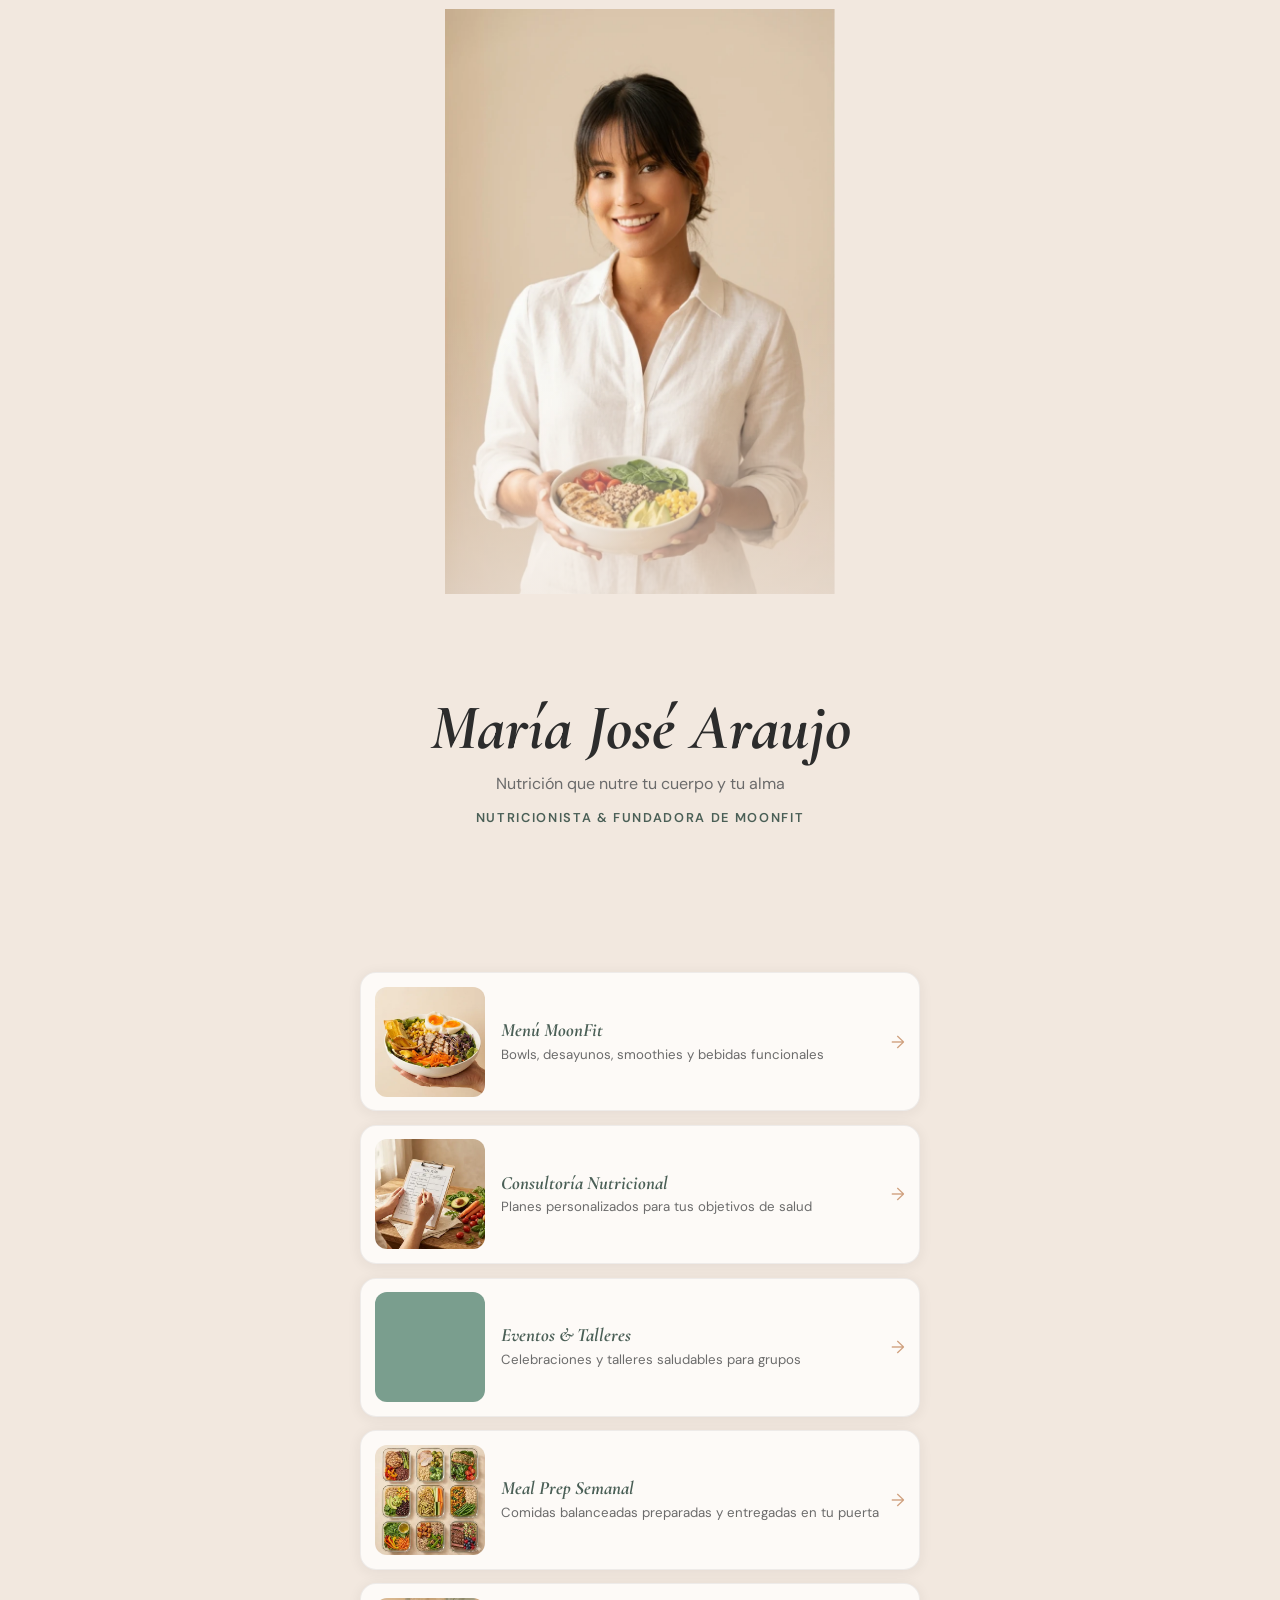
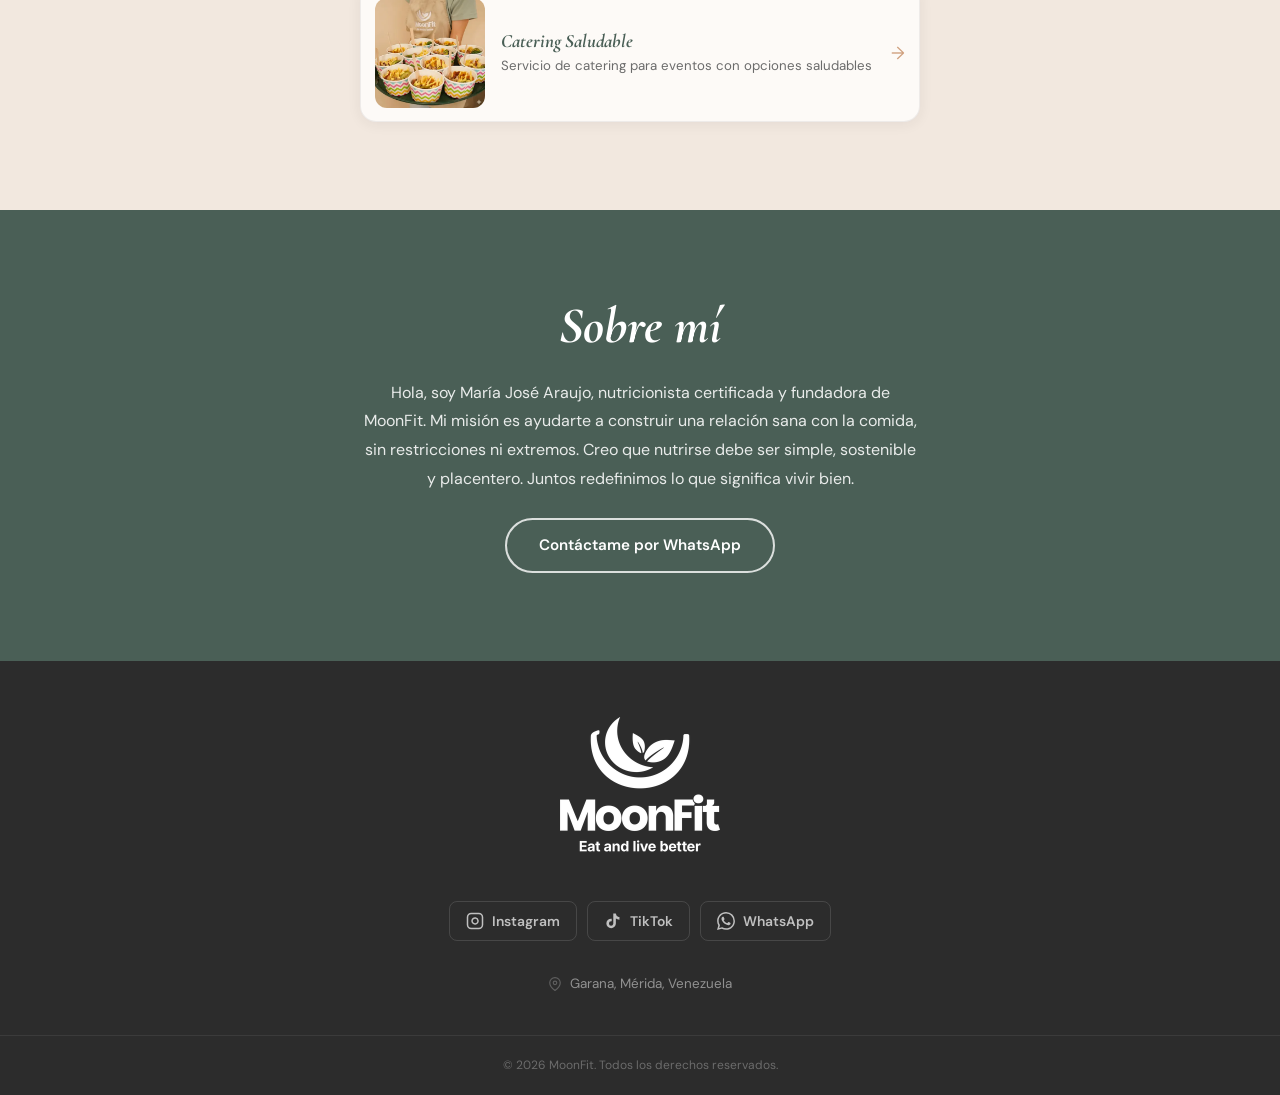
==== commit 96759d12: "Footer con logo real MoonFit" ====
--- a/index.html
+++ b/index.html
@@ -157,20 +157,13 @@
 
       <div class="footer__brand">
         <div class="footer__logo-wrap">
-          <!-- Luna creciente con hojita -->
-          <svg class="footer__moon" width="40" height="40" viewBox="0 0 40 40" fill="none" aria-hidden="true">
-            <defs>
-              <mask id="crescent-mask">
-                <rect width="40" height="40" fill="white"/>
-                <circle cx="25" cy="17" r="11" fill="black"/>
-              </mask>
-            </defs>
-            <circle cx="19" cy="19" r="13" fill="white" mask="url(#crescent-mask)"/>
-            <path d="M30 32 C30 25 38 24 38 24 C38 24 37 31 30 32 Z" fill="white" opacity="0.72"/>
-          </svg>
-          <span class="footer__logo">MoonFit</span>
-        </div>
-        <p class="footer__tagline">Eat and live better</p>
+          <img
+            src="assets/moonfit_logo.webp"
+            alt="MoonFit"
+            class="footer__logo-img"
+          />
+        </div>
+        <p class="footer__tagline"></p>
       </div>
 
       <div class="footer__social">
--- a/styles.css
+++ b/styles.css
@@ -312,30 +312,30 @@
   padding: 3rem 1.5rem 2rem;
   display: flex;
   flex-direction: column;
+  align-items: center;
+  text-align: center;
   gap: 2rem;
 }
 
 .footer__brand {
   display: flex;
   flex-direction: column;
+  align-items: center;
+  text-align: center;
   gap: 0.4rem;
 }
 
 .footer__logo-wrap {
   display: flex;
   align-items: center;
-  gap: 0.6rem;
-}
-
-.footer__moon { flex-shrink: 0; }
-
-.footer__logo {
-  font-family: var(--font-display);
-  font-style: italic;
-  font-weight: 700;
-  font-size: 2rem;
-  color: white;
-  line-height: 1;
+}
+
+.footer__logo-img {
+  width: 160px;
+  height: auto;
+  object-fit: contain;
+  filter: brightness(0) invert(1);
+  margin-bottom: 0.4rem;
 }
 
 .footer__tagline {
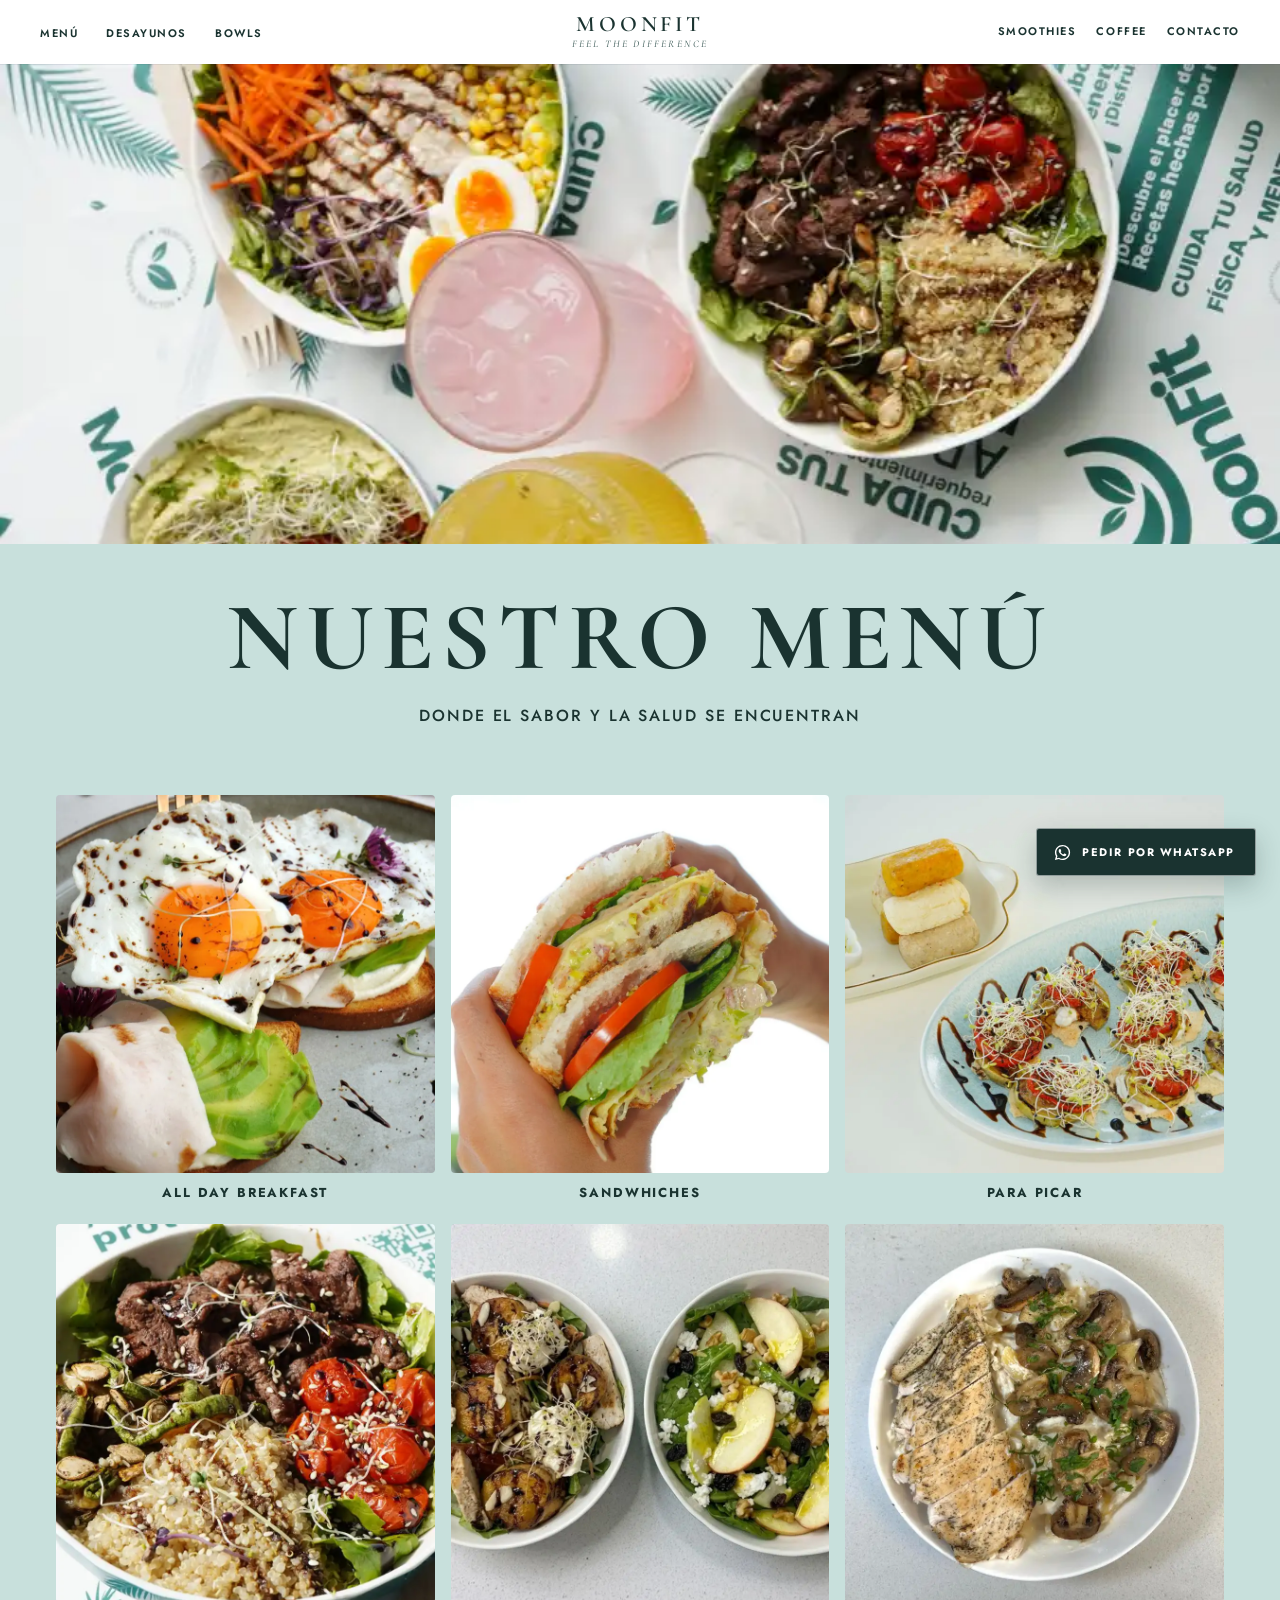
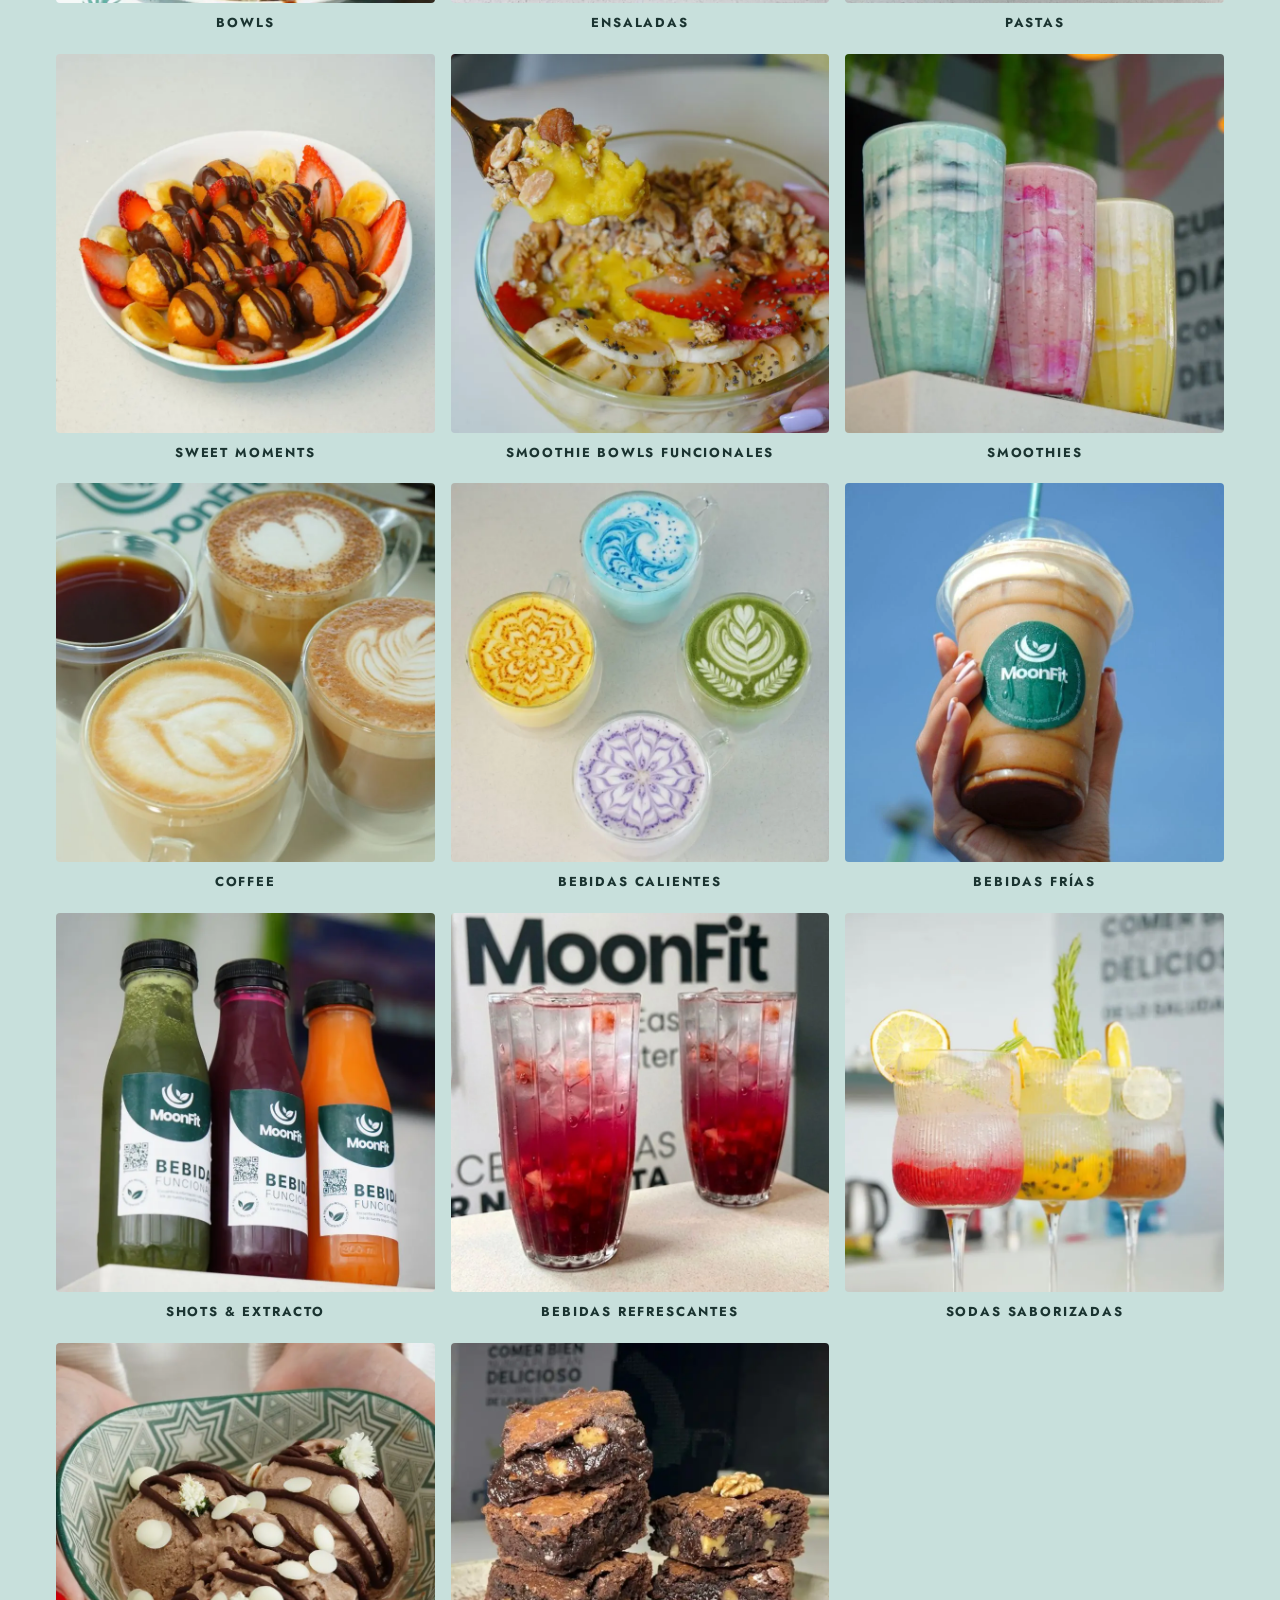
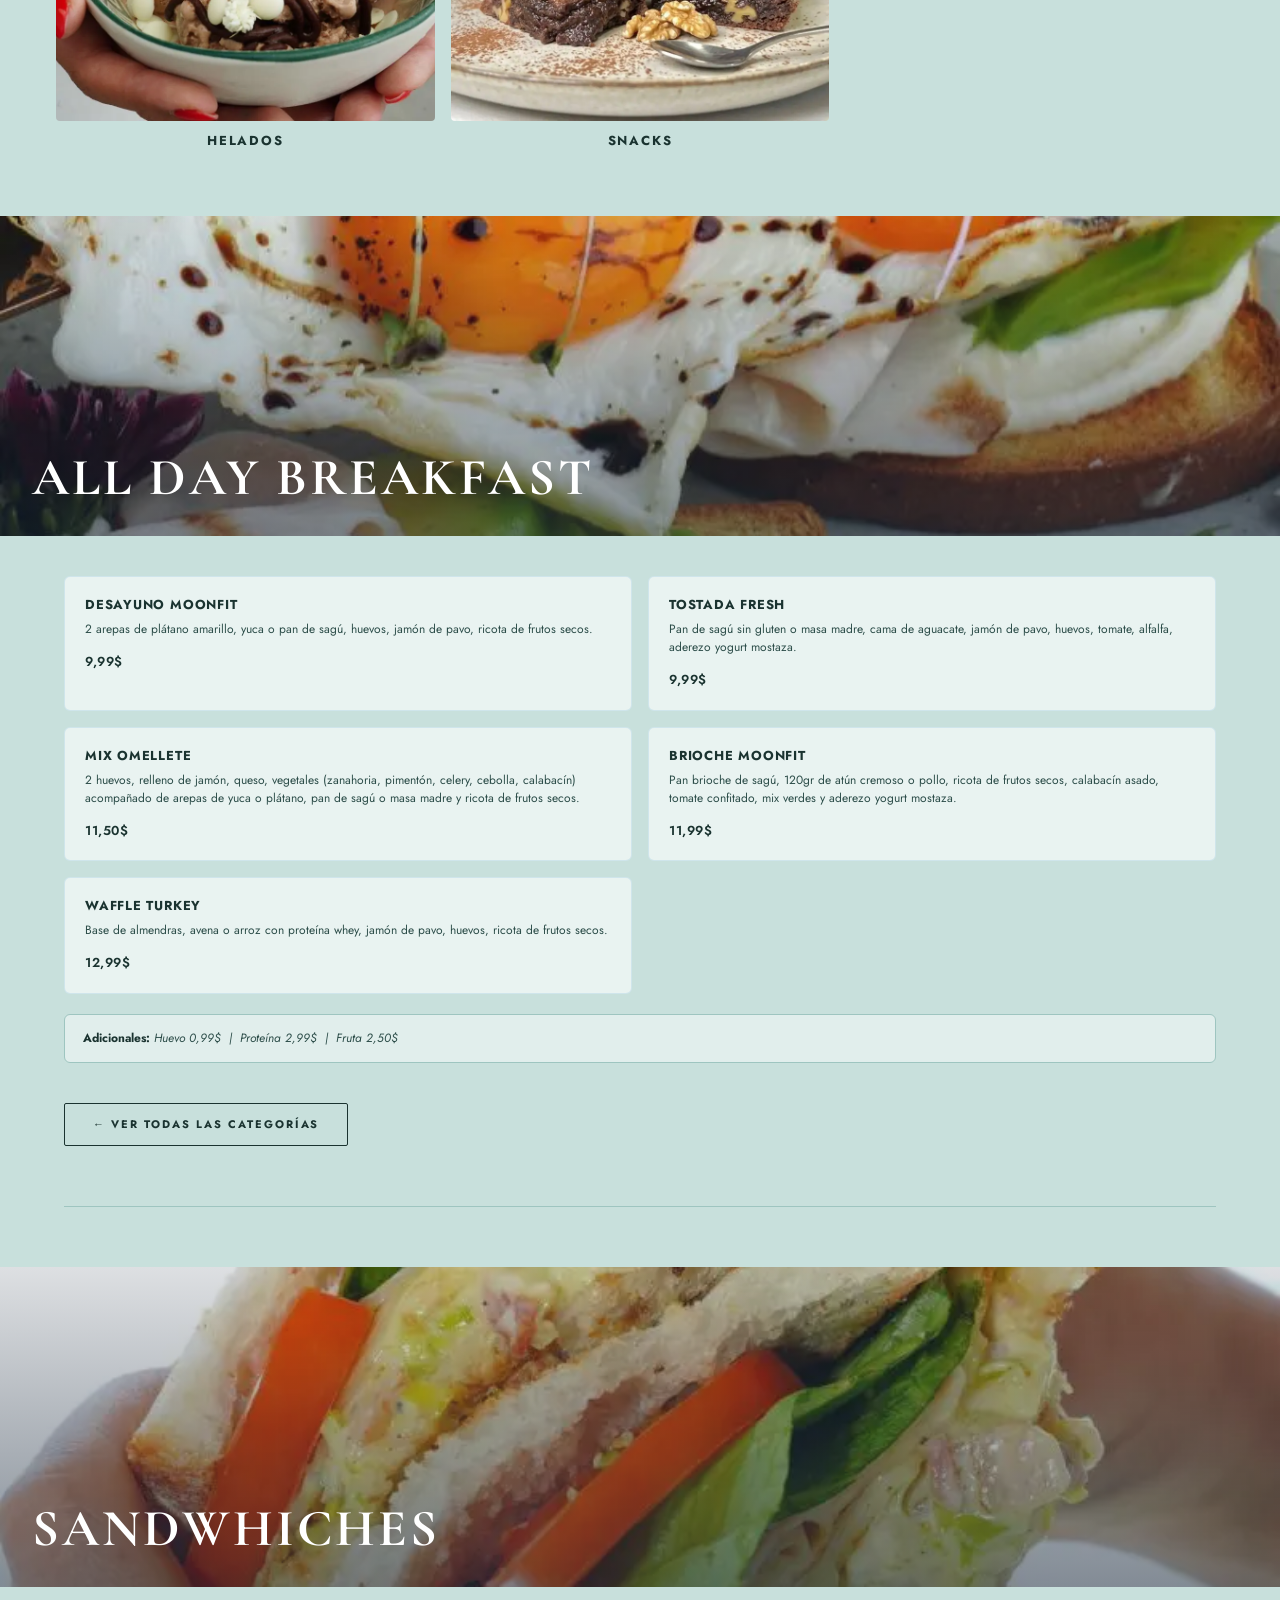
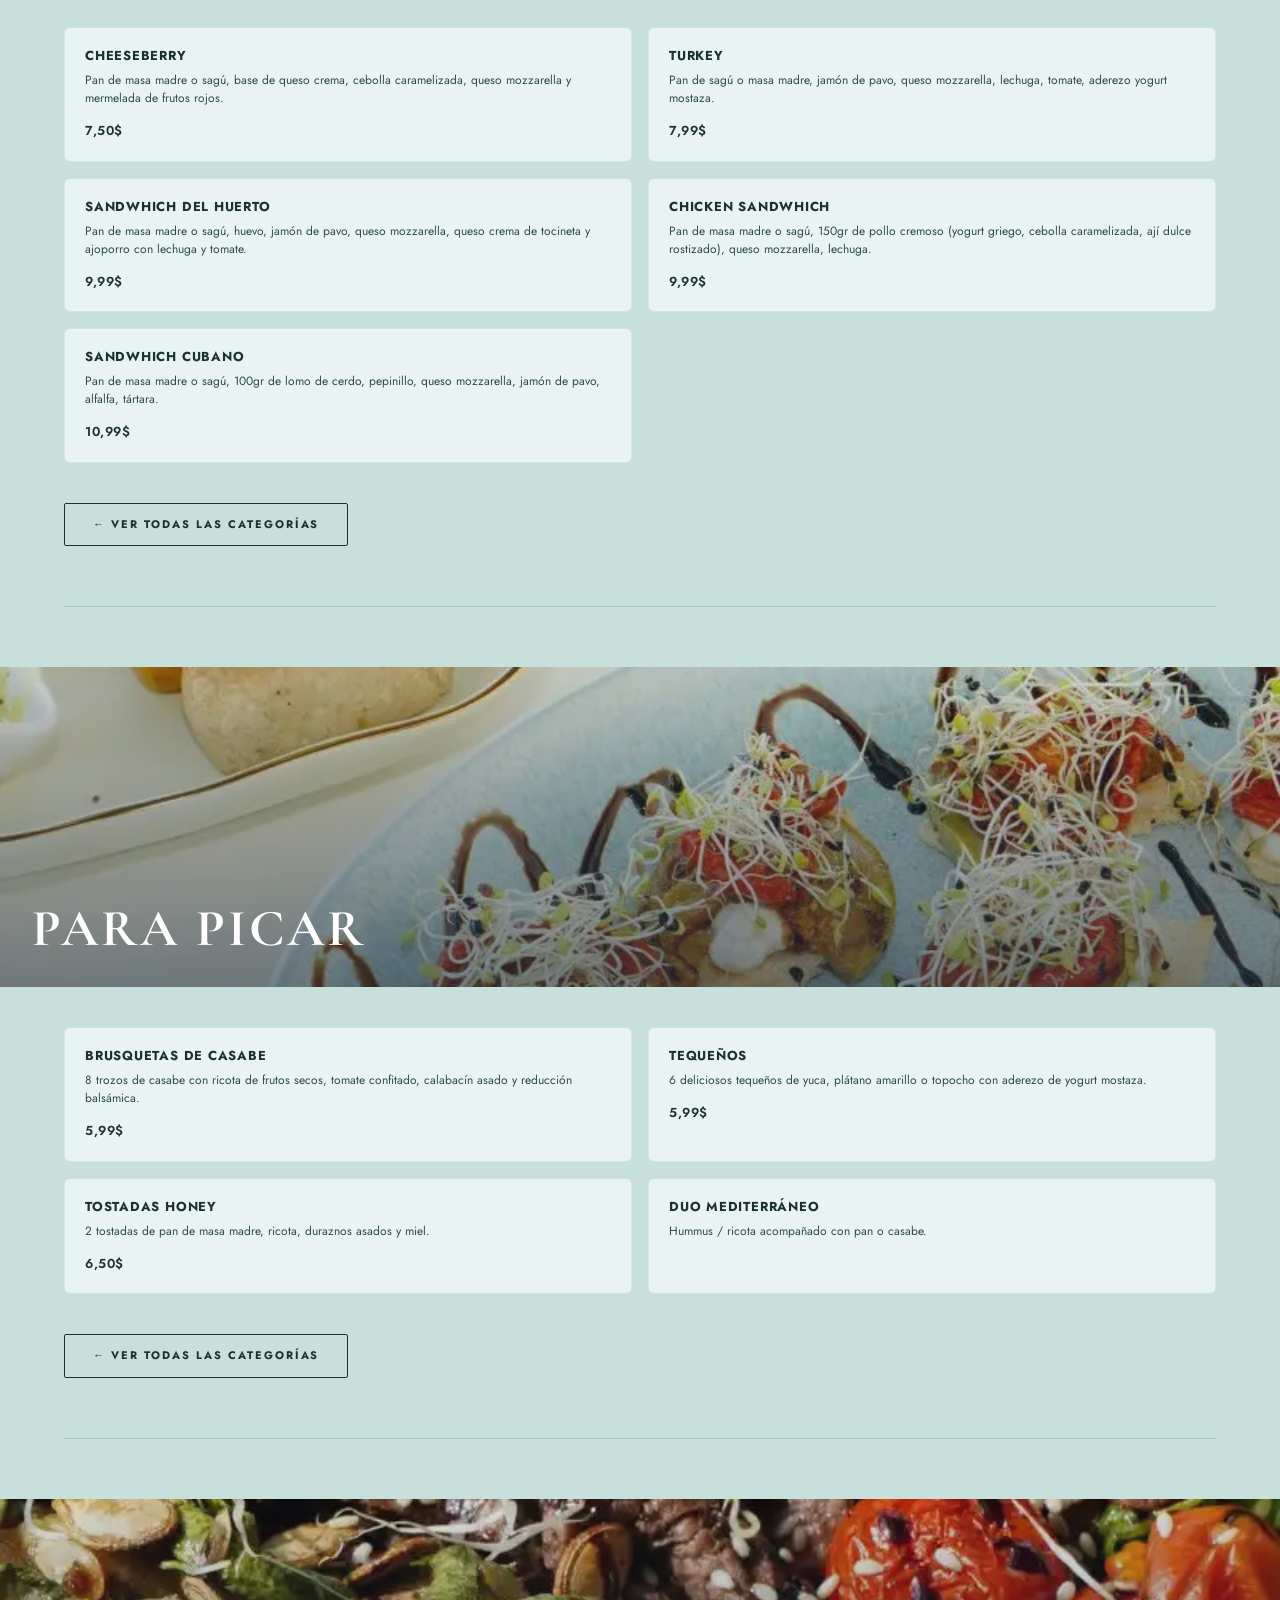
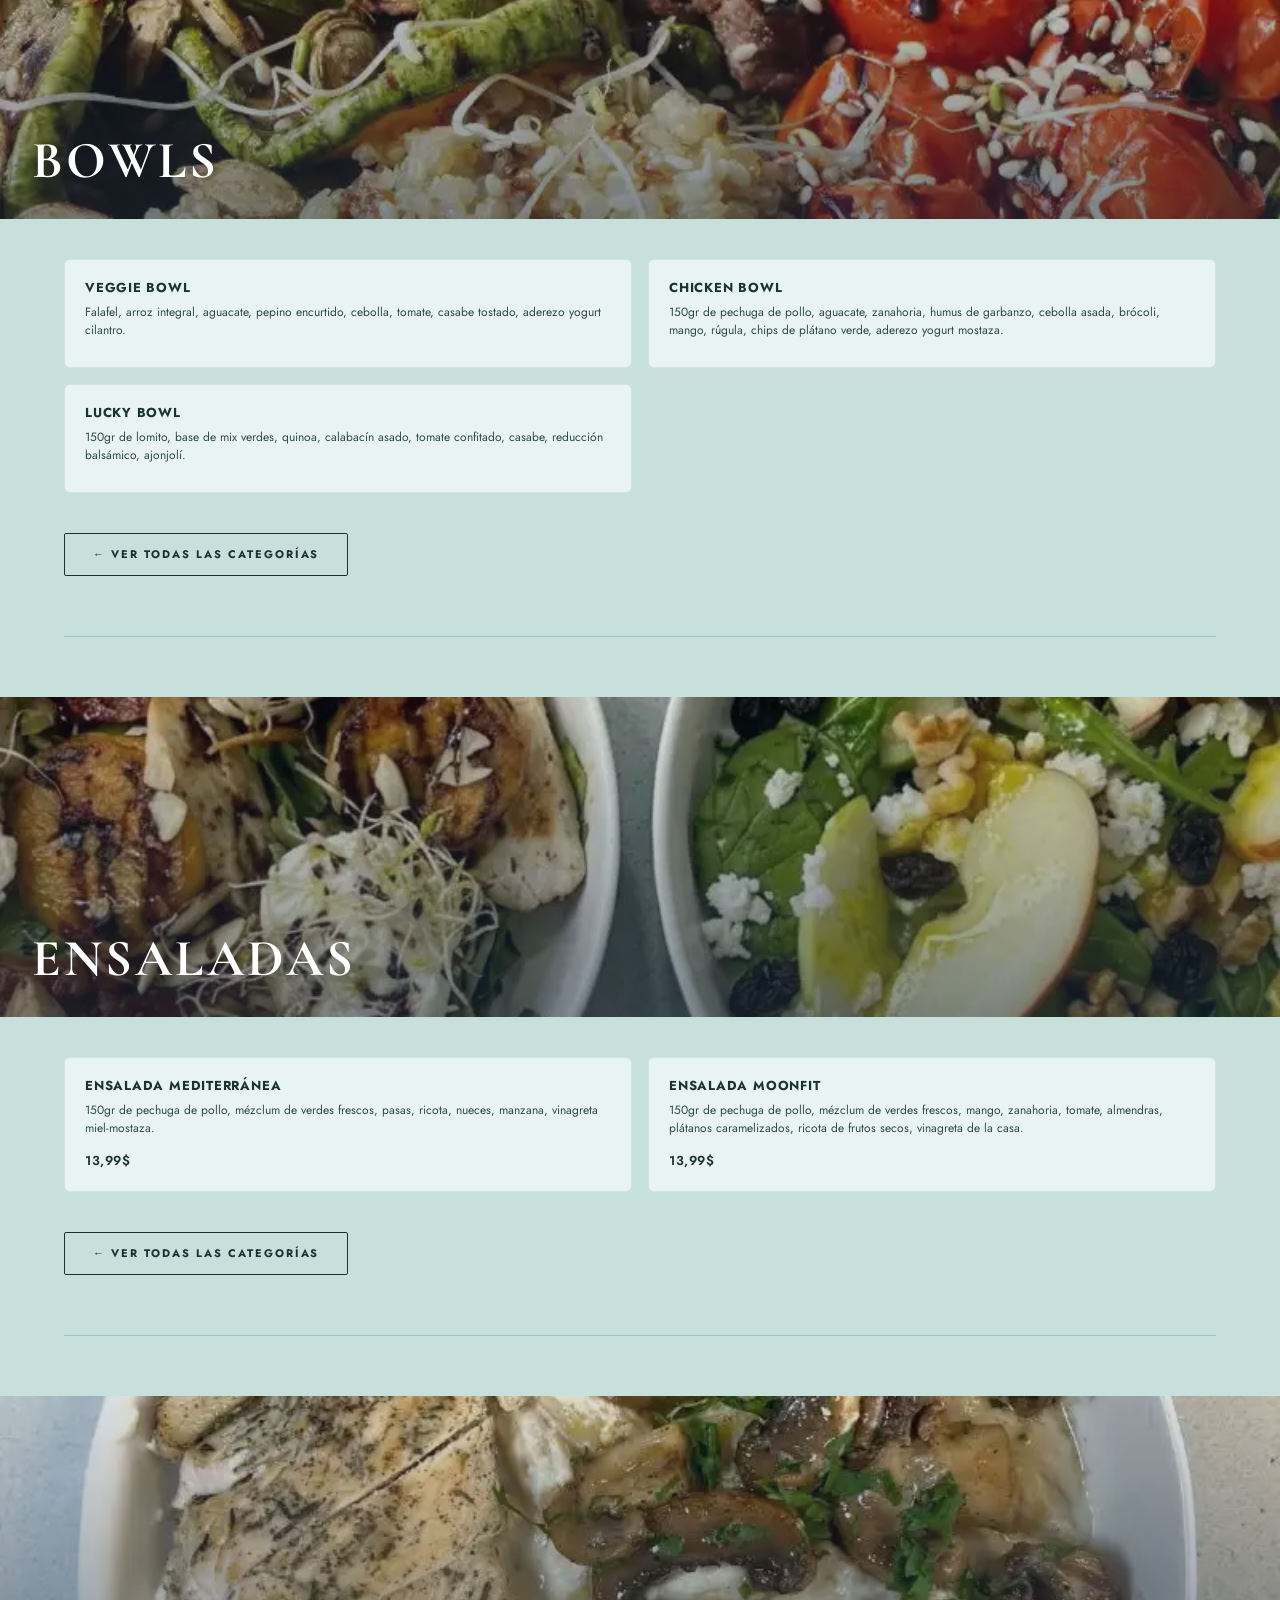
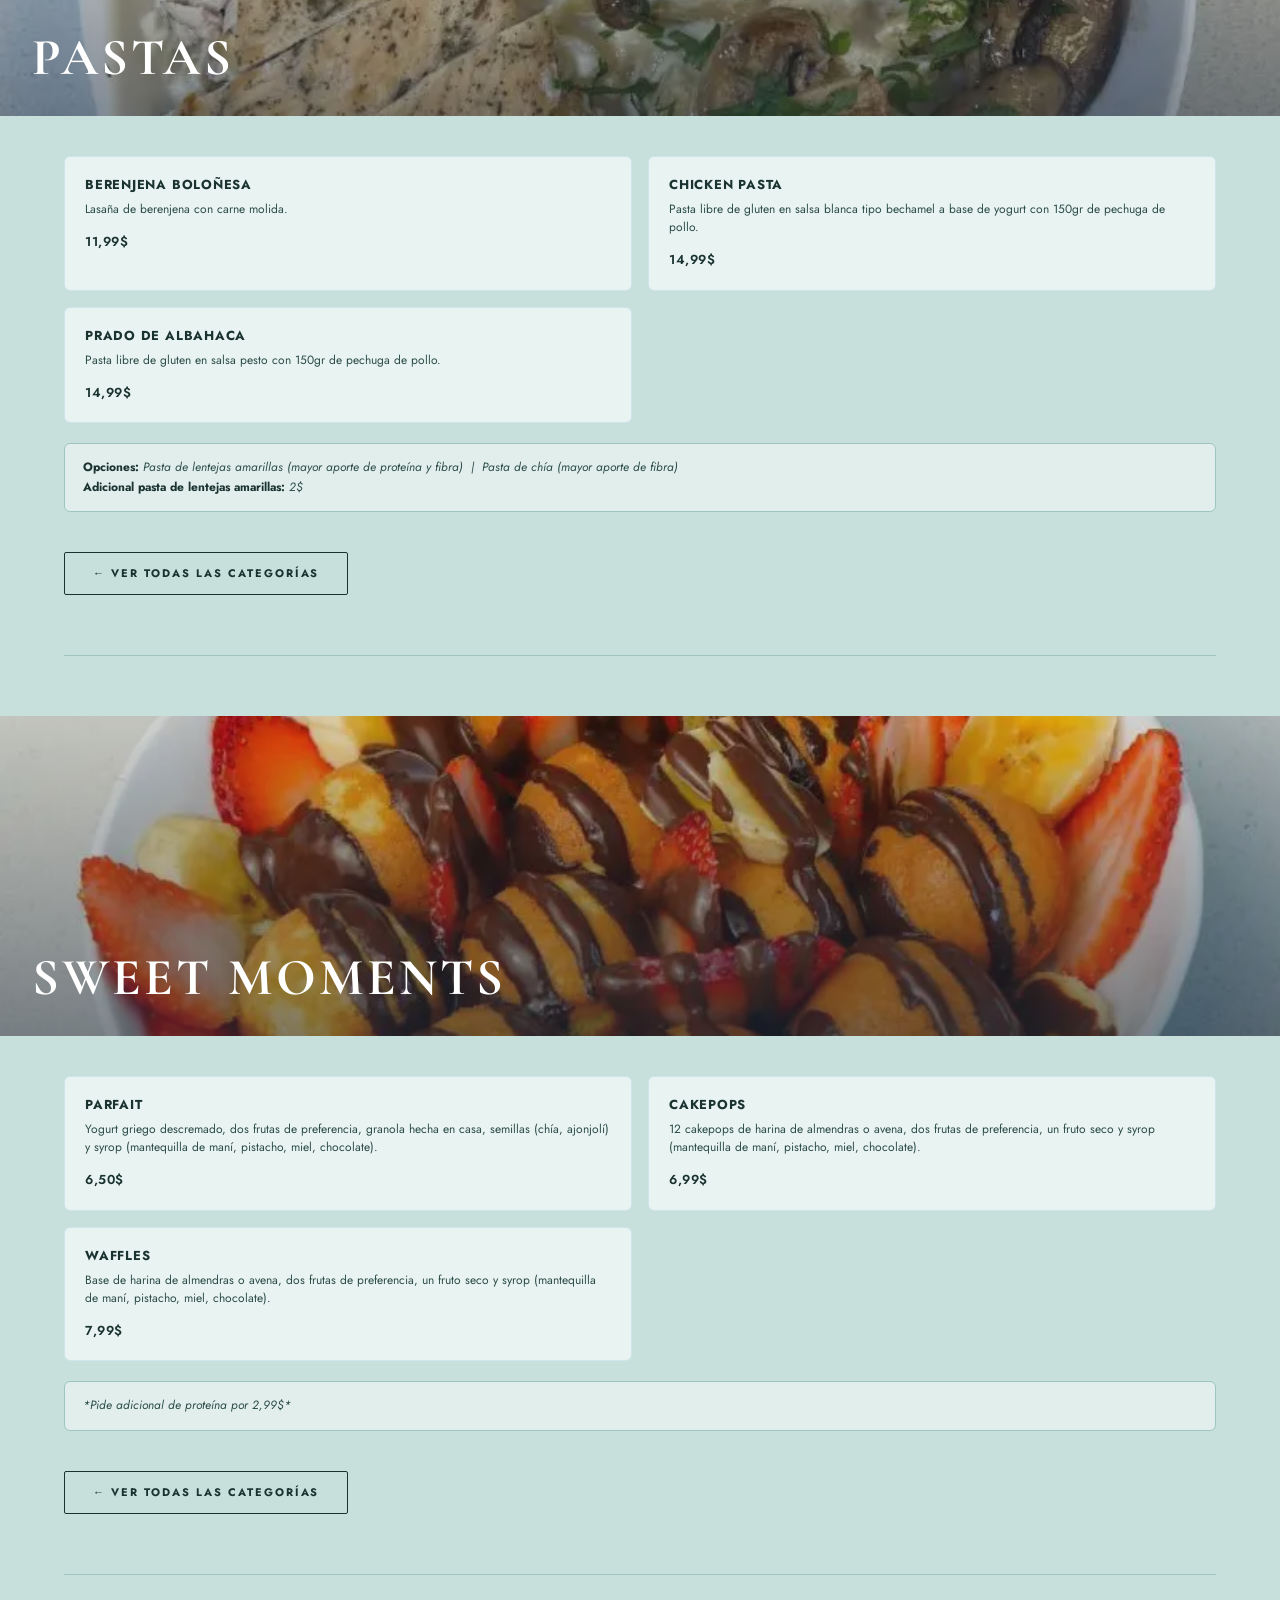
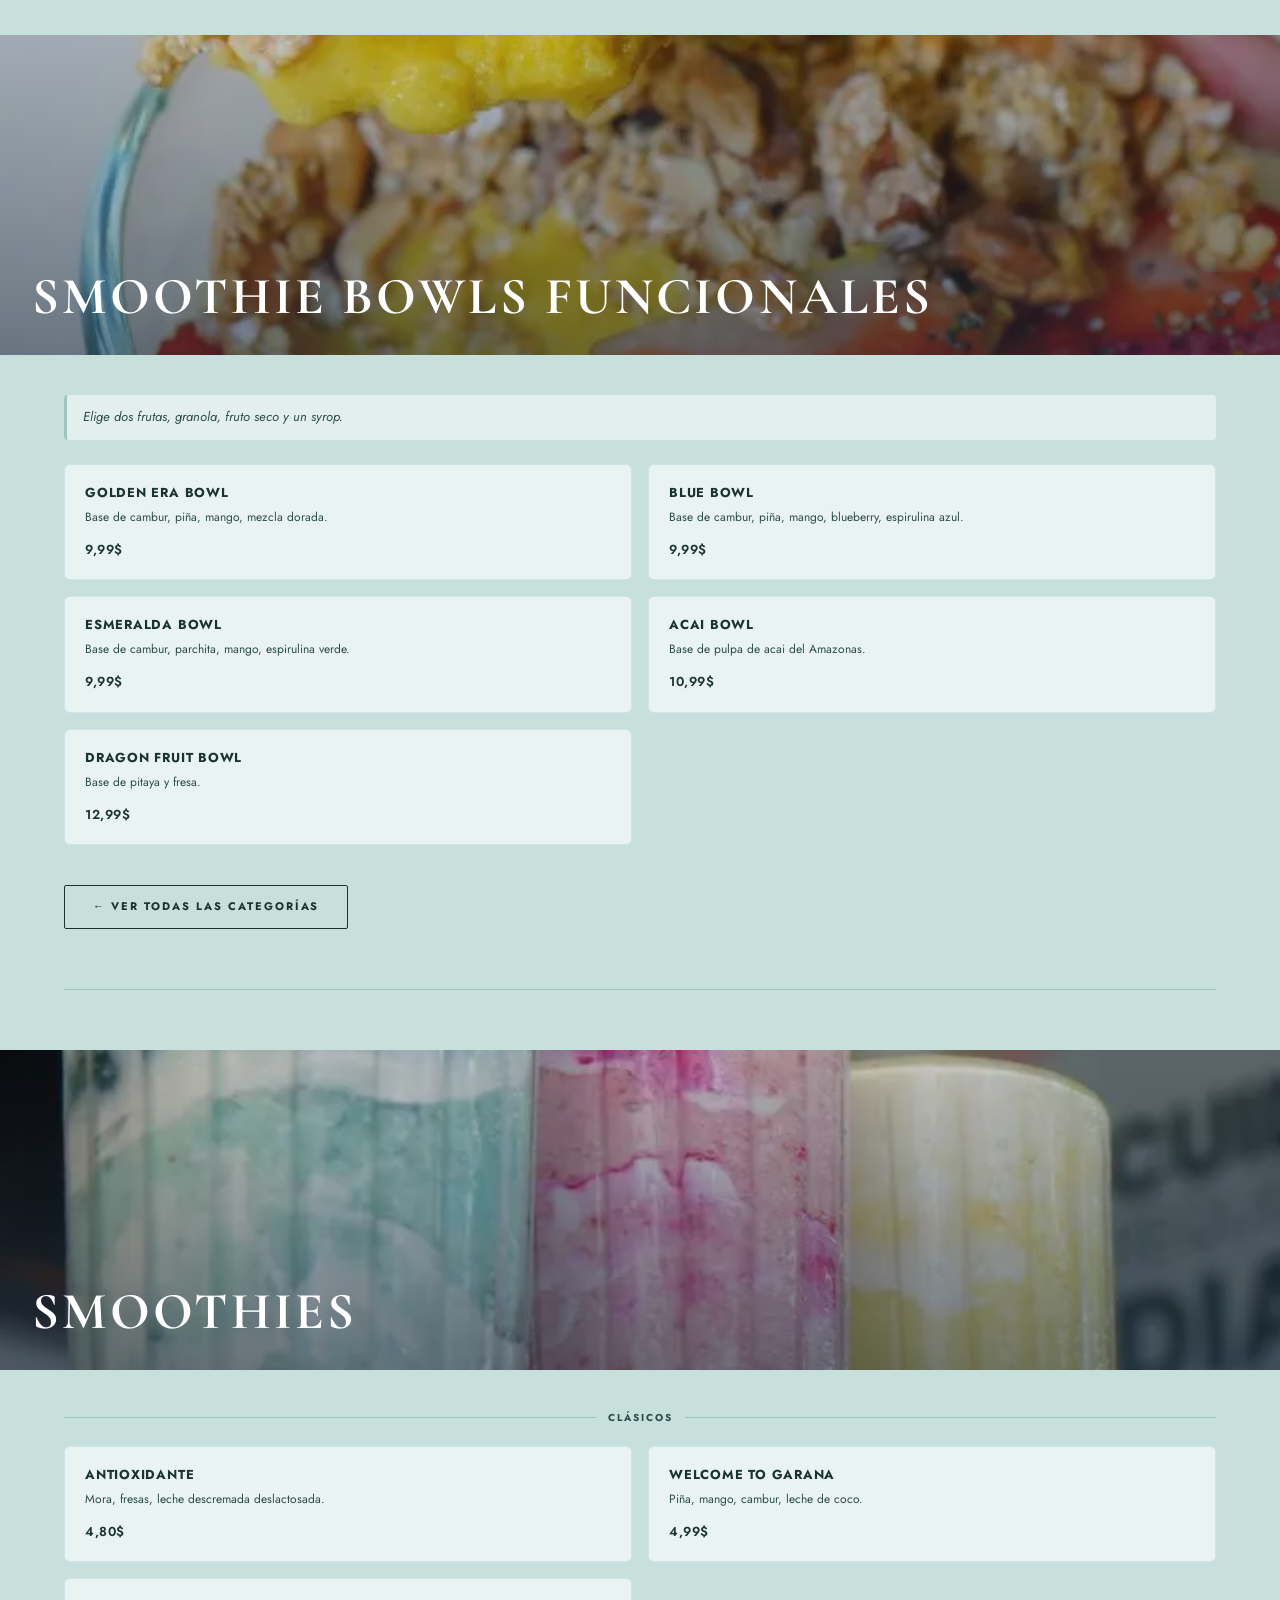
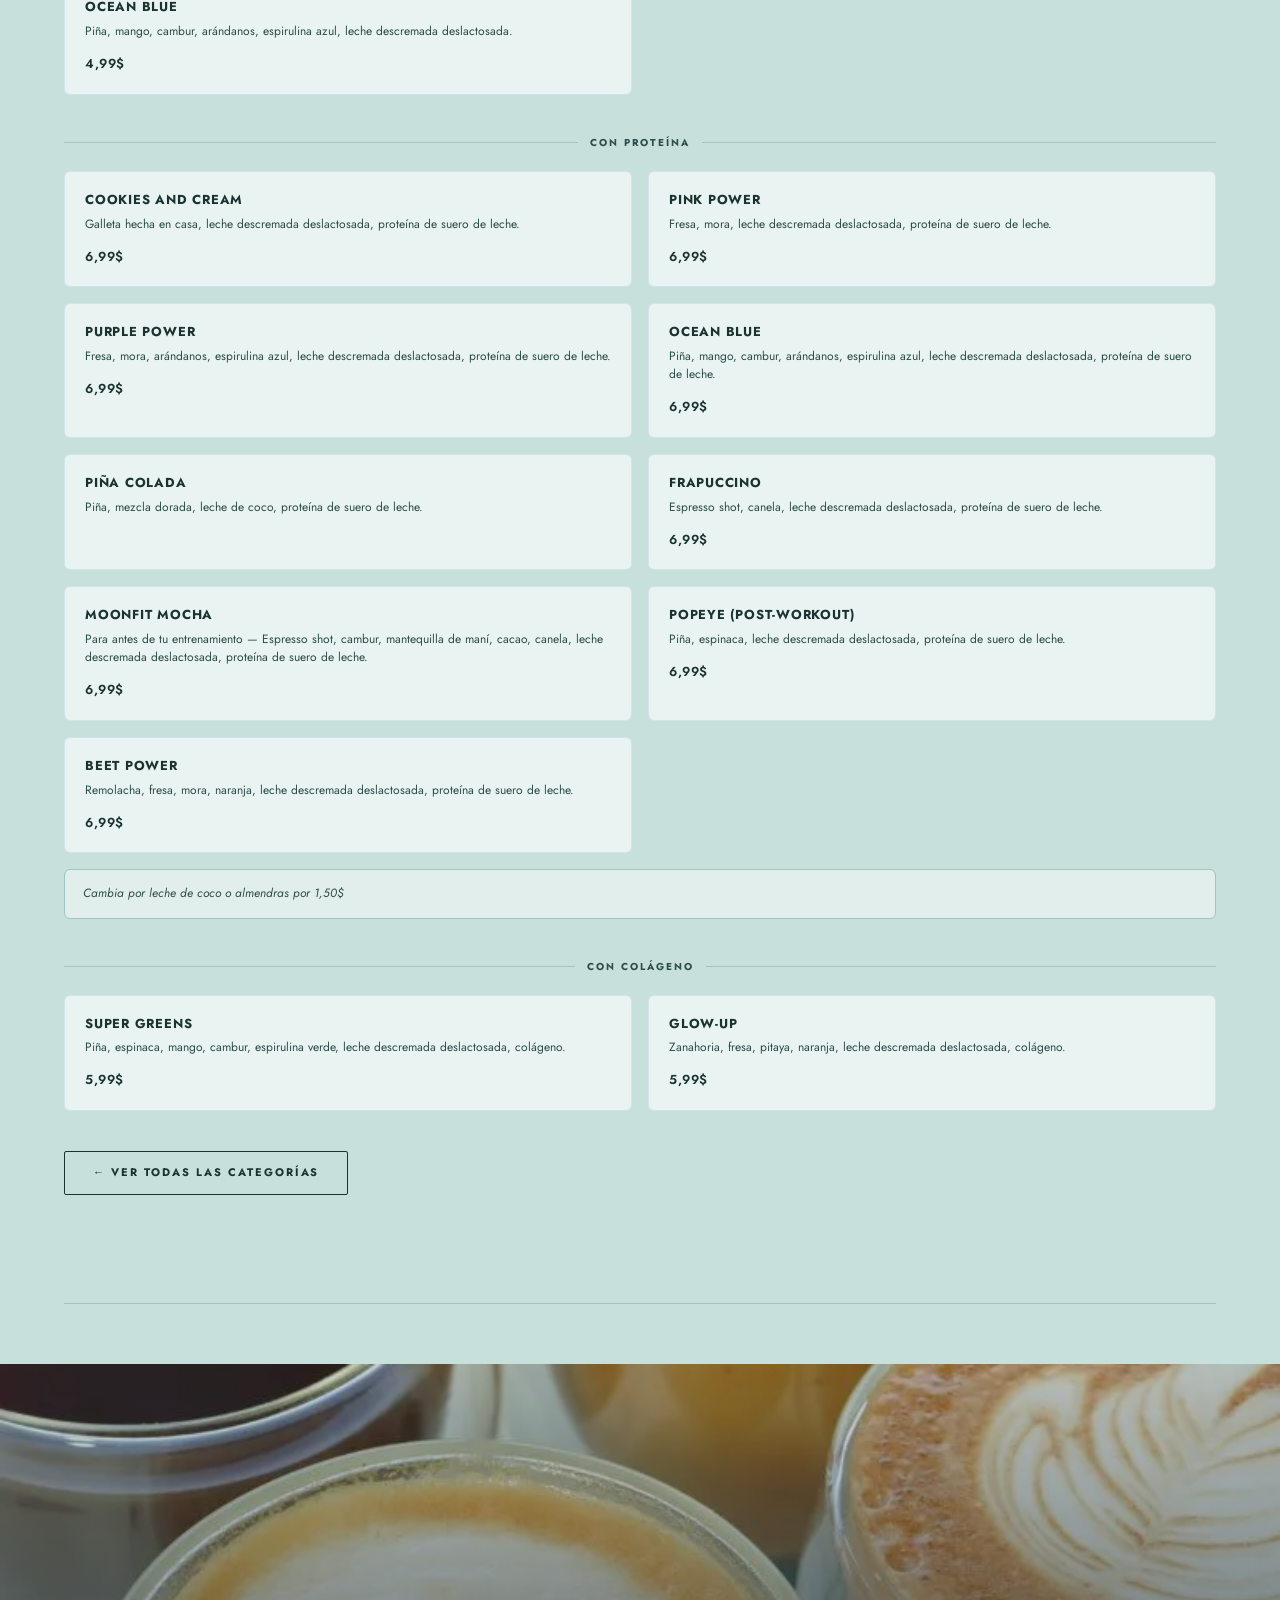
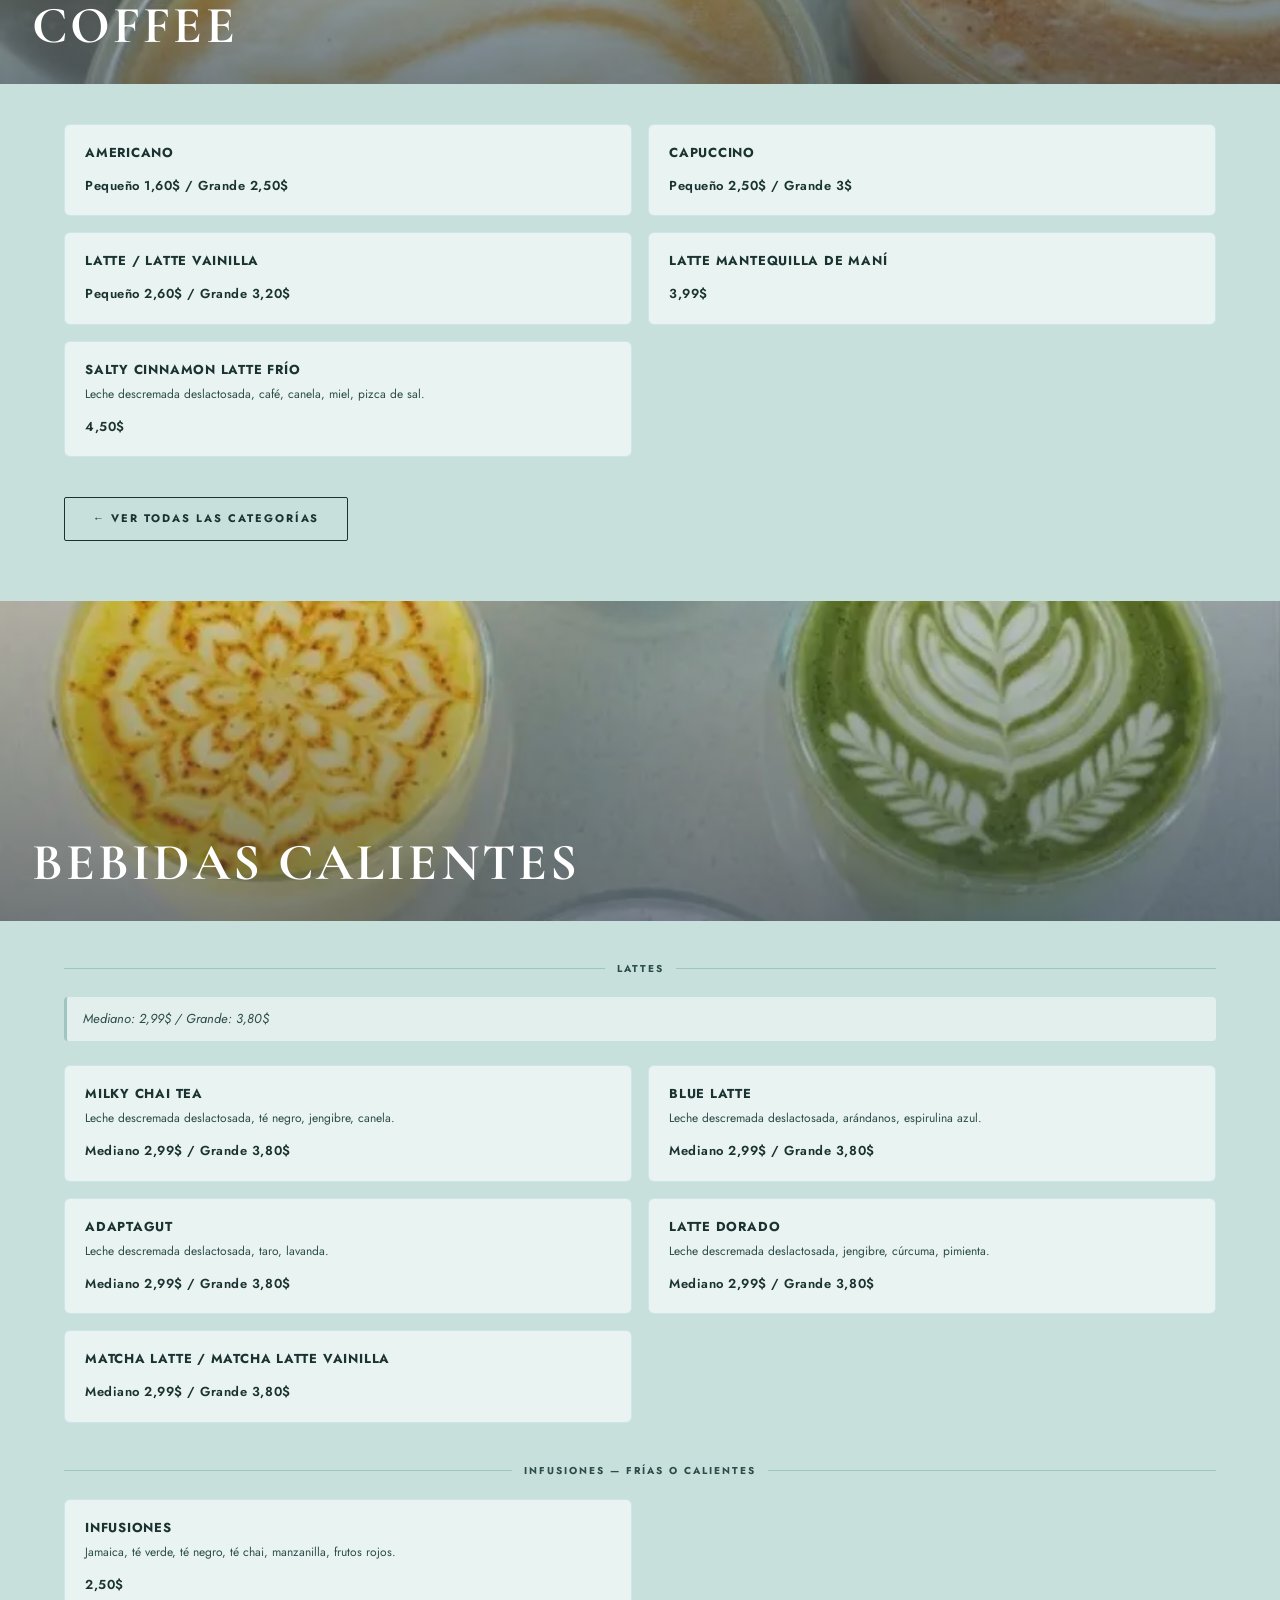
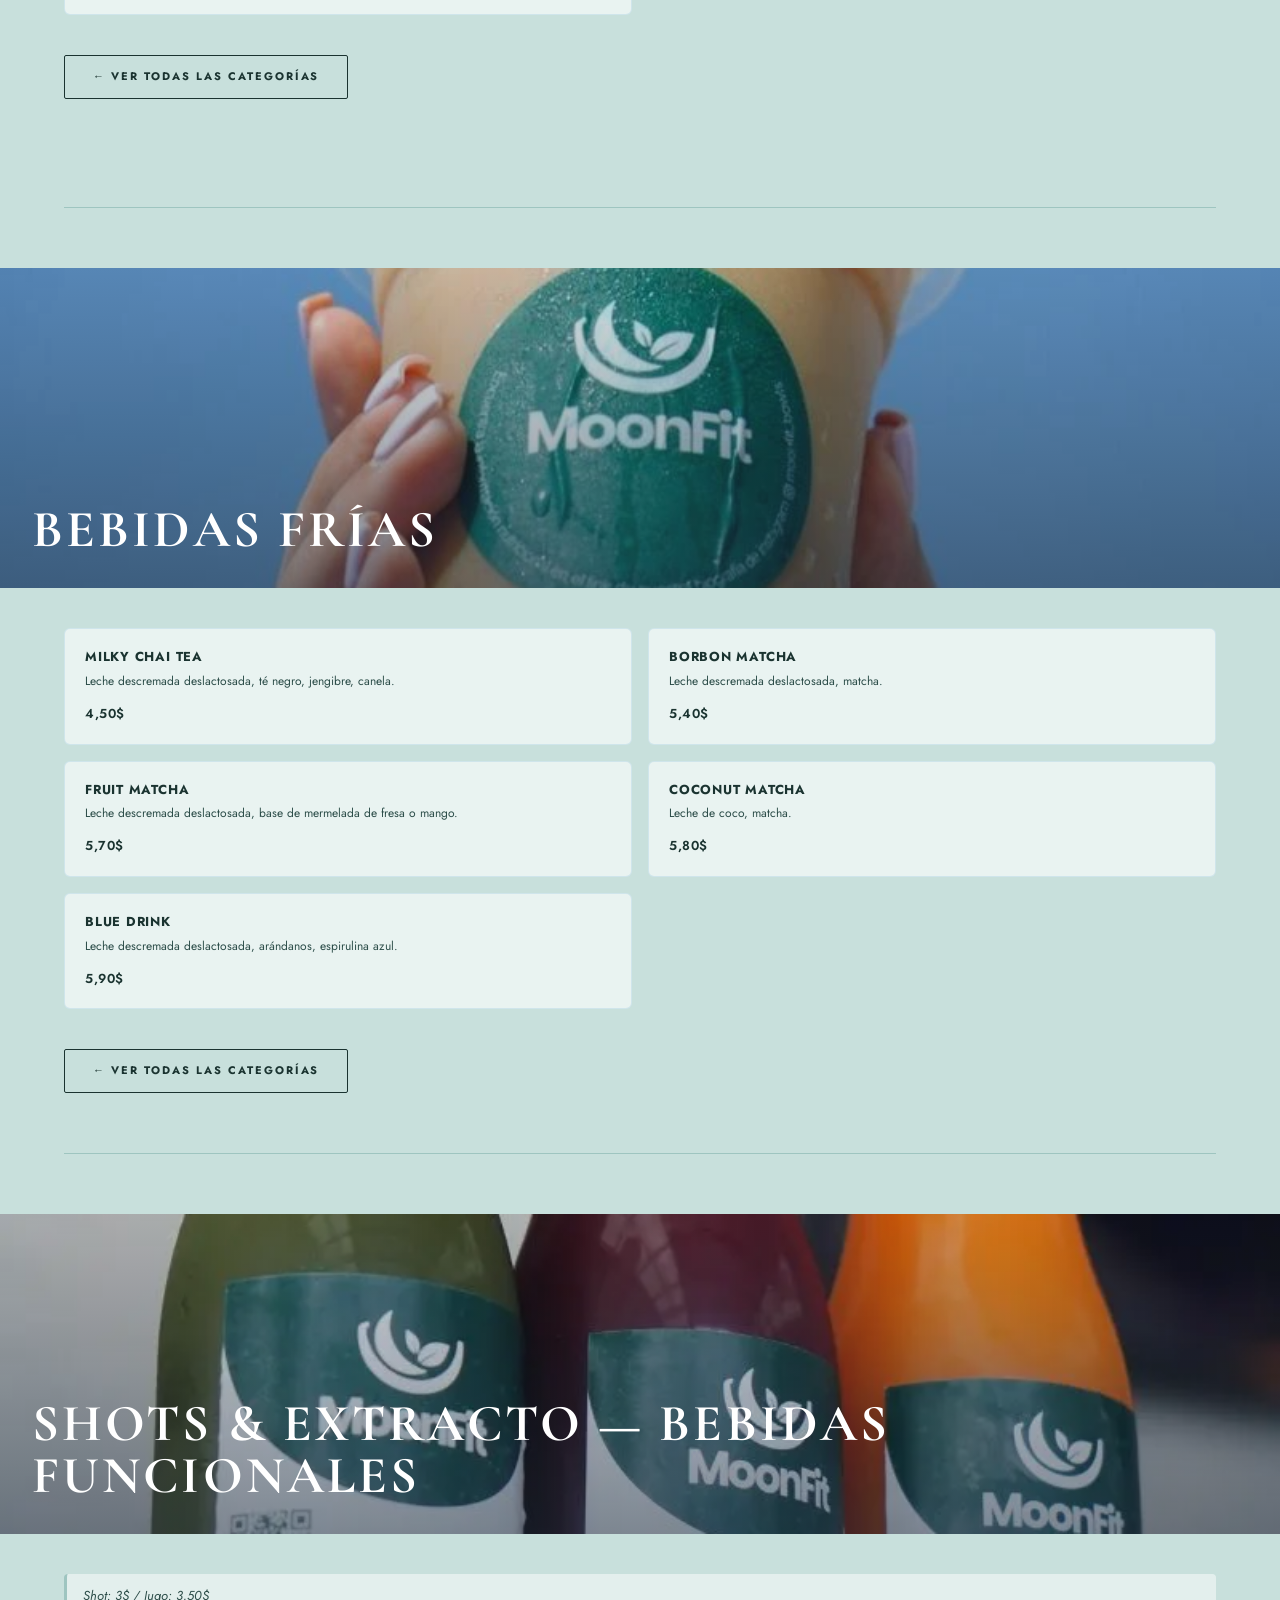
==== commit 435114ae: "Reorganizar: menú digital en raíz, landing page movida a /landing El menú digital (menu_digital_moon" ====
--- a/index.html
+++ b/index.html
@@ -1,217 +1 @@
-<!DOCTYPE html>
-<html lang="es">
-<head>
-  <meta charset="UTF-8" />
-  <meta name="viewport" content="width=device-width, initial-scale=1.0" />
-  <meta name="description" content="MoonFit – Nutrición saludable con María José Araujo. Menú saludable, consultoría nutricional, eventos y meal prep en Mérida, Venezuela." />
-  <title>MoonFit – Come muy bien y vive mejor</title>
-  <link rel="preconnect" href="https://fonts.googleapis.com" />
-  <link rel="preconnect" href="https://fonts.gstatic.com" crossorigin />
-  <link href="https://fonts.googleapis.com/css2?family=Cormorant+Garamond:ital,wght@1,400;1,700&family=DM+Sans:wght@400;600&display=swap" rel="stylesheet" />
-  <link rel="stylesheet" href="styles.css" />
-</head>
-<body>
-
-  <!-- ===== HERO ===== -->
-  <section class="hero" aria-label="Presentación de MoonFit">
-
-    <div class="hero__bg" id="heroBg" aria-hidden="true">
-      <img class="hero__portrait" src="assets/maria-jose.webp" alt="María José Araujo" />
-    </div>
-
-    <div class="hero__overlay" aria-hidden="true"></div>
-
-    <div class="hero__content">
-      <h1 class="hero__name">María José Araujo</h1>
-      <p class="hero__subtitle">Nutrición que nutre tu cuerpo y tu alma</p>
-      <p class="hero__badge">Nutricionista &amp; Fundadora de MoonFit</p>
-    </div>
-
-  </section>
-
-  <main>
-
-    <!-- ===== SERVICIOS ===== -->
-    <section class="services" id="servicios" aria-label="Servicios de MoonFit">
-
-      <!-- Tarjeta 1 — Menú MoonFit -->
-      <a href="https://wa.me/58000000000"
-         class="card reveal"
-         target="_blank" rel="noopener noreferrer"
-         tabindex="0"
-         aria-label="Menú MoonFit – consultar por WhatsApp">
-        <div class="card__image-wrap" style="background: #4A5F56">
-          <img src="assets/menu.webp" alt="Menú MoonFit" class="card__img"
-               onerror="this.style.display='none'; this.parentElement.style.background='#4A5F56'" />
-        </div>
-        <div class="card__body">
-          <div class="card__text">
-            <h2 class="card__title">Menú MoonFit</h2>
-            <p class="card__desc">Bowls, desayunos, smoothies y bebidas funcionales</p>
-          </div>
-          <span class="card__arrow" aria-hidden="true">→</span>
-        </div>
-      </a>
-
-      <!-- Tarjeta 2 — Consultoría Nutricional -->
-      <a href="https://wa.me/58000000000"
-         class="card reveal"
-         target="_blank" rel="noopener noreferrer"
-         tabindex="0"
-         aria-label="Consultoría Nutricional – consultar por WhatsApp">
-        <div class="card__image-wrap" style="background: #C8916A">
-          <img src="assets/nutricion.webp" alt="Consultoría Nutricional" class="card__img"
-               onerror="this.style.display='none'; this.parentElement.style.background='#C8916A'" />
-        </div>
-        <div class="card__body">
-          <div class="card__text">
-            <h2 class="card__title">Consultoría Nutricional</h2>
-            <p class="card__desc">Planes personalizados para tus objetivos de salud</p>
-          </div>
-          <span class="card__arrow" aria-hidden="true">→</span>
-        </div>
-      </a>
-
-      <!-- Tarjeta 3 — Eventos & Talleres -->
-      <a href="https://wa.me/58000000000"
-         class="card reveal"
-         target="_blank" rel="noopener noreferrer"
-         tabindex="0"
-         aria-label="Eventos y Talleres – consultar por WhatsApp">
-        <div class="card__image-wrap" style="background: #7A9E8E">
-          <img src="assets/eventos.webp" alt="Eventos y Talleres" class="card__img"
-               onerror="this.style.display='none'; this.parentElement.style.background='#7A9E8E'" />
-        </div>
-        <div class="card__body">
-          <div class="card__text">
-            <h2 class="card__title">Eventos &amp; Talleres</h2>
-            <p class="card__desc">Celebraciones y talleres saludables para grupos</p>
-          </div>
-          <span class="card__arrow" aria-hidden="true">→</span>
-        </div>
-      </a>
-
-      <!-- Tarjeta 4 — Meal Prep Semanal -->
-      <a href="https://wa.me/58000000000"
-         class="card reveal"
-         target="_blank" rel="noopener noreferrer"
-         tabindex="0"
-         aria-label="Meal Prep Semanal – consultar por WhatsApp">
-        <div class="card__image-wrap" style="background: #D4B896">
-          <img src="assets/mealprep.webp" alt="Meal Prep Semanal" class="card__img"
-               onerror="this.style.display='none'; this.parentElement.style.background='#D4B896'" />
-        </div>
-        <div class="card__body">
-          <div class="card__text">
-            <h2 class="card__title">Meal Prep Semanal</h2>
-            <p class="card__desc">Comidas balanceadas preparadas y entregadas en tu puerta</p>
-          </div>
-          <span class="card__arrow" aria-hidden="true">→</span>
-        </div>
-      </a>
-
-      <!-- Tarjeta 5 — Catering Saludable -->
-      <a href="https://wa.me/58000000000"
-         class="card reveal"
-         target="_blank" rel="noopener noreferrer"
-         tabindex="0"
-         aria-label="Catering Saludable – consultar por WhatsApp">
-        <div class="card__image-wrap" style="background: #3d4d47">
-          <img src="assets/catering.webp" alt="Catering Saludable" class="card__img"
-               onerror="this.style.display='none'; this.parentElement.style.background='#3d4d47'" />
-        </div>
-        <div class="card__body">
-          <div class="card__text">
-            <h2 class="card__title">Catering Saludable</h2>
-            <p class="card__desc">Servicio de catering para eventos con opciones saludables</p>
-          </div>
-          <span class="card__arrow" aria-hidden="true">→</span>
-        </div>
-      </a>
-
-    </section>
-
-    <!-- ===== SOBRE MÍ ===== -->
-    <section class="about" aria-label="Sobre María José Araujo">
-      <div class="about__inner">
-        <h2 class="about__title">Sobre mí</h2>
-        <p class="about__text">
-          Hola, soy María José Araujo, nutricionista certificada y fundadora de MoonFit.
-          Mi misión es ayudarte a construir una relación sana con la comida, sin restricciones
-          ni extremos. Creo que nutrirse debe ser simple, sostenible y placentero.
-          Juntos redefinimos lo que significa vivir bien.
-        </p>
-        <a href="https://wa.me/58000000000"
-           class="btn btn--outline"
-           target="_blank" rel="noopener noreferrer">
-          Contáctame por WhatsApp
-        </a>
-      </div>
-    </section>
-
-  </main>
-
-  <!-- ===== FOOTER ===== -->
-  <footer class="footer" role="contentinfo">
-    <div class="footer__inner">
-
-      <div class="footer__brand">
-        <div class="footer__logo-wrap">
-          <img
-            src="assets/moonfit_logo.webp"
-            alt="MoonFit"
-            class="footer__logo-img"
-          />
-        </div>
-        <p class="footer__tagline"></p>
-      </div>
-
-      <div class="footer__social">
-        <a href="https://instagram.com/moonfit_bowls"
-           class="footer__social-btn"
-           target="_blank" rel="noopener noreferrer"
-           aria-label="Instagram de MoonFit (@moonfit_bowls)">
-          <svg width="18" height="18" viewBox="0 0 24 24" fill="none" stroke="currentColor" stroke-width="2" aria-hidden="true">
-            <rect x="2" y="2" width="20" height="20" rx="5" ry="5"/>
-            <path d="M16 11.37A4 4 0 1 1 12.63 8 4 4 0 0 1 16 11.37z"/>
-            <line x1="17.5" y1="6.5" x2="17.51" y2="6.5"/>
-          </svg>
-          Instagram
-        </a>
-        <a href="https://tiktok.com/@moonfit_bowls"
-           class="footer__social-btn"
-           target="_blank" rel="noopener noreferrer"
-           aria-label="TikTok de MoonFit">
-          <svg width="18" height="18" viewBox="0 0 24 24" fill="currentColor" aria-hidden="true">
-            <path d="M19.59 6.69a4.83 4.83 0 0 1-3.77-4.25V2h-3.45v13.67a2.89 2.89 0 0 1-2.88 2.5 2.89 2.89 0 0 1-2.89-2.89 2.89 2.89 0 0 1 2.89-2.89c.28 0 .54.04.79.1V9.01a6.34 6.34 0 0 0-.79-.05 6.34 6.34 0 0 0-6.34 6.34 6.34 6.34 0 0 0 6.34 6.34 6.34 6.34 0 0 0 6.33-6.34V8.69a8.18 8.18 0 0 0 4.78 1.52V6.74a4.85 4.85 0 0 1-1.01-.05z"/>
-          </svg>
-          TikTok
-        </a>
-        <a href="https://wa.me/58000000000"
-           class="footer__social-btn"
-           target="_blank" rel="noopener noreferrer"
-           aria-label="WhatsApp de MoonFit">
-          <svg width="18" height="18" viewBox="0 0 24 24" fill="currentColor" aria-hidden="true">
-            <path d="M17.472 14.382c-.297-.149-1.758-.867-2.03-.967-.273-.099-.471-.148-.67.15-.197.297-.767.966-.94 1.164-.173.199-.347.223-.644.075-.297-.15-1.255-.463-2.39-1.475-.883-.788-1.48-1.761-1.653-2.059-.173-.297-.018-.458.13-.606.134-.133.298-.347.446-.52.149-.174.198-.298.298-.497.099-.198.05-.371-.025-.52-.075-.149-.669-1.612-.916-2.207-.242-.579-.487-.5-.669-.51-.173-.008-.371-.01-.57-.01-.198 0-.52.074-.792.372-.272.297-1.04 1.016-1.04 2.479 0 1.462 1.065 2.875 1.213 3.074.149.198 2.096 3.2 5.077 4.487.709.306 1.262.489 1.694.625.712.227 1.36.195 1.871.118.571-.085 1.758-.719 2.006-1.413.248-.694.248-1.289.173-1.413-.074-.124-.272-.198-.57-.347m-5.421 7.403h-.004a9.87 9.87 0 0 1-5.031-1.378l-.361-.214-3.741.982.998-3.648-.235-.374a9.86 9.86 0 0 1-1.51-5.26c.001-5.45 4.436-9.884 9.888-9.884 2.64 0 5.122 1.03 6.988 2.898a9.825 9.825 0 0 1 2.893 6.994c-.003 5.45-4.437 9.884-9.885 9.884m8.413-18.297A11.815 11.815 0 0 0 12.05 0C5.495 0 .16 5.335.157 11.892c0 2.096.547 4.142 1.588 5.945L.057 24l6.305-1.654a11.882 11.882 0 0 0 5.683 1.448h.005c6.554 0 11.89-5.335 11.893-11.893a11.821 11.821 0 0 0-3.48-8.413z"/>
-          </svg>
-          WhatsApp
-        </a>
-      </div>
-
-      <address class="footer__address">
-        <svg width="14" height="14" viewBox="0 0 24 24" fill="none" stroke="currentColor" stroke-width="2" aria-hidden="true">
-          <path d="M21 10c0 7-9 13-9 13s-9-6-9-13a9 9 0 0 1 18 0z"/>
-          <circle cx="12" cy="10" r="3"/>
-        </svg>
-        Garana, Mérida, Venezuela
-      </address>
-
-    </div>
-    <div class="footer__bottom">
-      <p>&copy; 2026 MoonFit. Todos los derechos reservados.</p>
-    </div>
-  </footer>
-
-  <script src="script.js"></script>
-</body>
-</html>
+<!DOCTYPE html><html lang="es"><meta charset="UTF-8"><meta name="viewport" content="width=device-width,initial-scale=1"><title>MOONFIT — Nuestro Menú</title><meta name="description" content="Descubre el menú de Moonfit: desayunos, bowls, ensaladas, smoothies, bebidas funcionales y mucho más. Comida real, ingredientes de calidad."><link rel="preconnect" href="https://fonts.googleapis.com"><link rel="preconnect" href="https://fonts.gstatic.com" crossorigin><link href="https://fonts.googleapis.com/css2?family=Cormorant+Garamond:ital,wght@0,400;0,500;0,600;0,700;1,400;1,600&family=Jost:wght@300;400;500;600;700;800&display=swap" rel="stylesheet"><style>:root{--color-bg:#c8e0dc;--color-bg-light:#daeeed;--color-nav-bg:#ffffff;--color-text-dark:#1a3330;--color-text-medium:#2c4d49;--color-text-light:#5a7b77;--color-accent:#2c4d49;--color-accent-hover:#1e3835;--color-white:#ffffff;--color-border:#9ec5c0;--color-card-hover:#b0d4cf;--color-section-bg:#e4f2f0;--color-price:#1a3330;--color-footer-bg:#1a3330;--color-footer-text:#9ec5c0;--font-display:'Cormorant Garamond','Georgia',serif;--font-body:'Jost','Helvetica Neue',Arial,sans-serif;--nav-height:64px;--max-width:1200px;--card-radius:4px;--transition:0.25s ease}*,::after,::before{box-sizing:border-box;margin:0;padding:0}html{scroll-behavior:smooth;font-size:16px}body{font-family:var(--font-body);background-color:var(--color-bg);color:var(--color-text-dark);line-height:1.6;overflow-x:hidden}img{display:block;max-width:100%}a{color:inherit;text-decoration:none}ul{list-style:none}#navbar{position:sticky;top:0;z-index:9999;background:var(--color-nav-bg);height:var(--nav-height);display:flex;align-items:center;padding:0 24px;box-shadow:0 1px 0 rgba(28,44,62,.08);transition:top var(--transition)}.nav-inner{width:100%;max-width:var(--max-width);margin:0 auto;display:grid;grid-template-columns:1fr auto 1fr;align-items:center}.nav-left{display:flex;align-items:center;gap:28px}.nav-links{display:flex;gap:28px}.nav-links a{font-family:var(--font-body);font-size:11px;font-weight:600;letter-spacing:.14em;text-transform:uppercase;color:var(--color-text-dark);transition:opacity var(--transition)}.nav-links a:hover{opacity:.6}.nav-logo{text-align:center;justify-self:center}.nav-logo a{display:flex;flex-direction:column;align-items:center;gap:1px;text-decoration:none}.nav-logo-main{font-family:var(--font-display);font-size:22px;font-weight:600;letter-spacing:.18em;color:var(--color-text-dark);line-height:1;text-transform:uppercase}.nav-logo-sub{font-family:var(--font-display);font-size:10px;font-weight:400;letter-spacing:.22em;color:var(--color-text-medium);text-transform:uppercase;font-style:italic}.nav-right{display:flex;align-items:center;justify-content:flex-end;gap:20px}.nav-right a{font-family:var(--font-body);font-size:11px;font-weight:600;letter-spacing:.14em;text-transform:uppercase;color:var(--color-text-dark);transition:opacity var(--transition)}.nav-right a:hover{opacity:.6}.hamburger{display:none;flex-direction:column;gap:5px;cursor:pointer;background:0 0;border:none;padding:4px}.hamburger span{display:block;width:22px;height:1.5px;background:var(--color-text-dark);transition:var(--transition)}#mobile-nav{display:none;position:fixed;top:0;left:0;right:0;bottom:0;background:var(--color-nav-bg);z-index:9998;flex-direction:column;align-items:center;justify-content:center;gap:28px;opacity:0;pointer-events:none;transition:opacity var(--transition)}#mobile-nav.open{display:flex;opacity:1;pointer-events:all}#mobile-nav a{font-family:var(--font-body);font-size:16px;font-weight:600;letter-spacing:.18em;text-transform:uppercase;color:var(--color-text-dark)}.mobile-nav-close{position:absolute;top:20px;right:24px;background:0 0;border:none;font-size:26px;color:var(--color-text-dark);cursor:pointer;line-height:1}#hero{background:var(--color-bg)}.hero-image-wrap{width:100%;overflow:hidden;max-height:480px}.hero-image-wrap img{width:100%;height:100%;object-fit:cover;object-position:center}.hero-text{text-align:center;padding:48px 24px 40px;background:var(--color-bg)}.hero-title{font-family:var(--font-display);font-size:clamp(52px, 10vw, 96px);font-weight:700;letter-spacing:.08em;color:var(--color-text-dark);text-transform:uppercase;line-height:.95;margin-bottom:20px}.hero-subtitle{font-family:var(--font-body);font-size:clamp(13px, 2vw, 16px);font-weight:500;letter-spacing:.12em;text-transform:uppercase;color:var(--color-text-dark);margin-bottom:10px}.hero-note{font-family:var(--font-body);font-size:12px;font-weight:400;letter-spacing:.06em;color:var(--color-text-medium);font-style:italic}#category-grid{background:var(--color-bg);padding:16px 0 60px}.category-grid-inner{max-width:var(--max-width);margin:0 auto;padding:0 16px;display:grid;grid-template-columns:repeat(3,1fr);gap:16px}.category-card{display:block;cursor:pointer;text-decoration:none;transition:transform var(--transition)}.category-card:hover{transform:translateY(-3px)}.category-card:hover .cat-img{filter:brightness(.92)}.cat-img-wrap{width:100%;aspect-ratio:1/1;overflow:hidden;border-radius:var(--card-radius);background:var(--color-bg-light)}.cat-img{width:100%;height:100%;object-fit:cover;transition:filter var(--transition),transform .35s ease}.category-card:hover .cat-img{transform:scale(1.04)}.cat-label{text-align:center;padding:12px 6px 6px}.cat-label h2{font-family:var(--font-body);font-size:clamp(10px, 1.5vw, 13px);font-weight:700;letter-spacing:.14em;text-transform:uppercase;color:var(--color-text-dark);line-height:1.3}#full-menu{background:var(--color-bg)}.menu-section{padding:0 0 60px;scroll-margin-top:calc(var(--nav-height) + 16px)}.menu-section-hero{position:relative;width:100%;overflow:hidden;max-height:320px;margin-bottom:40px}.menu-section-hero img{width:100%;height:320px;object-fit:cover}.menu-section-hero-overlay{position:absolute;inset:0;background:linear-gradient(to bottom,rgba(28,44,62,.15),rgba(28,44,62,.55));display:flex;align-items:flex-end;padding:32px}.menu-section-hero-title{font-family:var(--font-display);font-size:clamp(28px, 5vw, 52px);font-weight:700;letter-spacing:.06em;color:var(--color-white);text-transform:uppercase;line-height:1}.menu-section-content{max-width:var(--max-width);margin:0 auto;padding:0 24px}.menu-section-note{font-family:var(--font-body);font-size:13px;color:var(--color-text-medium);font-style:italic;margin-bottom:24px;padding:12px 16px;background:rgba(255,255,255,.5);border-radius:4px;border-left:3px solid var(--color-border)}.menu-items-grid{display:grid;grid-template-columns:repeat(2,1fr);gap:16px}.menu-item{background:rgba(255,255,255,.6);border-radius:6px;padding:20px 20px 18px;border:1px solid rgba(168,207,224,.4);transition:background var(--transition),box-shadow var(--transition)}.menu-item:hover{background:rgba(255,255,255,.85);box-shadow:0 4px 16px rgba(28,44,62,.08)}.menu-item-name{font-family:var(--font-body);font-size:13px;font-weight:700;letter-spacing:.06em;text-transform:uppercase;color:var(--color-text-dark);margin-bottom:6px;line-height:1.3}.menu-item-desc{font-family:var(--font-body);font-size:12px;font-weight:400;color:var(--color-text-medium);line-height:1.5;margin-bottom:10px}.menu-item-price{font-family:var(--font-body);font-size:13px;font-weight:600;color:var(--color-text-dark);letter-spacing:.04em}.menu-item-price.no-price{display:none}.menu-back-btn{display:inline-flex;align-items:center;gap:8px;margin-top:40px;padding:12px 28px;border:1.5px solid var(--color-text-dark);border-radius:2px;font-family:var(--font-body);font-size:11px;font-weight:700;letter-spacing:.18em;text-transform:uppercase;color:var(--color-text-dark);transition:background var(--transition),color var(--transition);text-decoration:none}.menu-back-btn:hover{background:var(--color-text-dark);color:var(--color-white)}.section-divider{border:none;border-top:1px solid var(--color-border);margin:0 24px 60px;max-width:calc(var(--max-width) - 48px);margin-left:auto;margin-right:auto}.smoothie-subgroup{max-width:var(--max-width);margin:40px auto 0;padding:0 24px}.smoothie-subgroup-title{font-family:var(--font-body);font-size:10px;font-weight:700;letter-spacing:.2em;text-transform:uppercase;color:var(--color-accent);display:flex;align-items:center;gap:12px;margin-bottom:20px}.smoothie-subgroup-title::after,.smoothie-subgroup-title::before{content:'';flex:1;height:1px;background:var(--color-border)}.menu-item-sizes{font-size:12px;color:var(--color-text-medium);margin-top:4px}.menu-section-addons{max-width:var(--max-width);margin:20px auto 0;padding:0 24px}.addons-box{background:rgba(255,255,255,.45);border:1px solid var(--color-border);border-radius:6px;padding:14px 18px}.addons-box p{font-family:var(--font-body);font-size:12px;color:var(--color-text-medium);font-style:italic;line-height:1.6}.addons-box strong{color:var(--color-text-dark);font-style:normal}.menu-section-heading{padding:56px 24px 32px;text-align:center;background:var(--color-bg)}.menu-section-heading h2{font-family:var(--font-display);font-size:clamp(26px, 4vw, 44px);font-weight:700;letter-spacing:.08em;color:var(--color-text-dark);text-transform:uppercase}#footer{background:var(--color-footer-bg);color:var(--color-footer-text);padding:60px 24px 40px}.footer-inner{max-width:var(--max-width);margin:0 auto;display:grid;grid-template-columns:1fr auto 1fr;gap:40px;align-items:start;margin-bottom:48px}.footer-col{display:flex;flex-direction:column;gap:12px}.footer-col-center{text-align:center;display:flex;flex-direction:column;align-items:center;gap:12px}.footer-logo{font-family:var(--font-display);font-size:28px;font-weight:600;letter-spacing:.2em;color:var(--color-white);text-transform:uppercase}.footer-logo-sub{font-family:var(--font-display);font-size:11px;letter-spacing:.2em;color:var(--color-footer-text);font-style:italic}.footer-heading{font-family:var(--font-body);font-size:10px;font-weight:700;letter-spacing:.2em;text-transform:uppercase;color:var(--color-white);margin-bottom:4px}.footer-col a,.footer-col p{font-family:var(--font-body);font-size:13px;font-weight:400;color:var(--color-footer-text);letter-spacing:.04em;line-height:1.7;transition:color var(--transition)}.footer-col a:hover{color:var(--color-white)}.footer-col-right{text-align:right}.footer-divider{border:none;border-top:1px solid rgba(255,255,255,.1);margin:0 0 24px}.footer-bottom{text-align:center;font-family:var(--font-body);font-size:11px;color:var(--color-footer-text);opacity:.7;letter-spacing:.06em}.whatsapp-float{position:fixed;right:24px;bottom:24px;z-index:9997;display:inline-flex;align-items:center;gap:10px;min-height:48px;padding:13px 20px 13px 16px;border:1px solid rgba(255,255,255,.52);border-radius:3px;background:var(--color-text-dark);color:var(--color-white);box-shadow:0 10px 26px rgba(26,51,48,.24);font-family:var(--font-body);font-size:11px;font-weight:700;letter-spacing:.14em;line-height:1;text-transform:uppercase;transition:transform var(--transition),background var(--transition),box-shadow var(--transition)}.whatsapp-float:hover{background:var(--color-accent-hover);box-shadow:0 14px 30px rgba(26,51,48,.3);transform:translateY(-2px)}.whatsapp-float:focus-visible{outline:2px solid var(--color-white);outline-offset:3px}.whatsapp-float svg{width:19px;height:19px;flex:0 0 auto;fill:currentColor}@media (max-width:1024px){.category-grid-inner{grid-template-columns:repeat(3,1fr);gap:14px}}@media (max-width:768px){.nav-links,.nav-right{display:none}.hamburger{display:flex}.nav-left{justify-content:flex-start}.nav-inner{grid-template-columns:auto 1fr auto}.nav-logo{justify-self:center}.category-grid-inner{grid-template-columns:repeat(2,1fr);gap:12px;padding:0 12px}.menu-items-grid{grid-template-columns:1fr}.hero-image-wrap{max-height:320px}.footer-inner{grid-template-columns:1fr;text-align:center}.footer-col-right{text-align:center}.footer-col{align-items:center}.whatsapp-float{right:16px;bottom:16px}}@media (max-width:480px){:root{--nav-height:56px}.hero-title{font-size:42px}.hero-text{padding:36px 20px 32px}.hero-subtitle{font-size:11px}.category-grid-inner{grid-template-columns:repeat(2,1fr);gap:10px;padding:0 10px}.cat-label h2{font-size:14px}.menu-item{padding:16px}.menu-section-hero-overlay{padding:20px}.whatsapp-float{left:16px;right:16px;justify-content:center;min-height:50px;padding:14px 16px;font-size:10px;letter-spacing:.12em}}::-webkit-scrollbar{width:6px}::-webkit-scrollbar-track{background:var(--color-bg)}::-webkit-scrollbar-thumb{background:var(--color-border);border-radius:3px}</style><div id="mobile-nav" role="dialog" aria-modal="true" aria-label="Menú de navegación"><button class="mobile-nav-close" onclick="closeMobileNav()" aria-label="Cerrar menú">&#x2715;</button> <a href="#hero">Inicio</a> <a href="#category-grid">Menú</a> <a href="#sec-breakfast">Desayunos</a> <a href="#sec-smoothies">Smoothies</a> <a href="#sec-coffee">Coffee</a> <a href="#sec-bowls">Bowls</a> <a href="#footer">Contacto</a></div><nav id="navbar" role="navigation" aria-label="Navegación principal"><div class="nav-inner"><div class="nav-left"><button class="hamburger" onclick="openMobileNav()" aria-label="Abrir menú" aria-expanded="false"><span></span> <span></span> <span></span></button><ul class="nav-links" role="list"><li><a href="#category-grid">Menú</a><li><a href="#sec-breakfast">Desayunos</a><li><a href="#sec-bowls">Bowls</a></ul></div><div class="nav-logo"><a href="#hero"><span class="nav-logo-main">MOONFIT</span> <span class="nav-logo-sub">Feel the difference</span></a></div><div class="nav-right"><a href="#sec-smoothies">Smoothies</a> <a href="#sec-coffee">Coffee</a> <a href="#footer">Contacto</a></div></div></nav><a class="whatsapp-float" href="whatsapp://send?phone=584247564750&text=Hola%20Moonfit%2C%20quiero%20hacer%20un%20pedido." aria-label="Pedir por WhatsApp"><svg aria-hidden="true" viewBox="0 0 32 32" focusable="false"><path d="M16.04 3.2c-7.05 0-12.78 5.72-12.78 12.77 0 2.25.59 4.45 1.7 6.39L3.2 28.8l6.6-1.73a12.7 12.7 0 0 0 6.23 1.59h.01c7.04 0 12.77-5.73 12.77-12.78 0-3.41-1.33-6.62-3.74-9.03a12.69 12.69 0 0 0-9.03-3.65Zm0 23.31h-.01c-1.86 0-3.68-.5-5.27-1.44l-.38-.23-3.92 1.03 1.05-3.82-.25-.39a10.56 10.56 0 0 1-1.63-5.69c0-5.74 4.67-10.42 10.42-10.42 2.78 0 5.39 1.08 7.36 3.05a10.35 10.35 0 0 1 3.05 7.37c0 5.75-4.67 10.43-10.42 10.43Zm5.72-7.81c-.31-.16-1.85-.91-2.14-1.02-.29-.1-.5-.16-.71.16-.21.31-.81 1.02-1 1.23-.18.21-.37.23-.68.08-.31-.16-1.32-.49-2.52-1.55-.93-.83-1.56-1.86-1.74-2.17-.18-.31-.02-.48.14-.64.14-.14.31-.37.47-.55.16-.18.21-.31.31-.52.1-.21.05-.39-.03-.55-.08-.16-.71-1.71-.97-2.34-.26-.61-.52-.53-.71-.54h-.61c-.21 0-.55.08-.84.39-.29.31-1.1 1.08-1.1 2.63 0 1.55 1.13 3.05 1.29 3.26.16.21 2.23 3.4 5.39 4.76.75.32 1.34.52 1.8.66.76.24 1.45.21 1.99.13.61-.09 1.85-.76 2.11-1.49.26-.73.26-1.35.18-1.49-.08-.13-.29-.21-.6-.37Z"/></svg> <span>Pedir por WhatsApp</span></a><main><section id="hero"><div class="hero-image-wrap"><img src="images/hero.webp" alt="Plato saludable de Moonfit — comida real, ingredientes de calidad" width="900" height="600" fetchpriority="high"></div><div class="hero-text"><h1 class="hero-title">NUESTRO MENÚ</h1><p class="hero-subtitle">Donde el sabor y la salud se encuentran</div></section><section id="category-grid" aria-label="Categorías del menú"><div class="category-grid-inner"><a class="category-card" href="#sec-breakfast" aria-label="Ver All Day Breakfast"><div class="cat-img-wrap"><img class="cat-img" loading="lazy" src="images/all_day_breakfast.webp" alt="All Day Breakfast — Desayuno Moonfit"></div><div class="cat-label"><h2>All Day Breakfast</h2></div></a><a class="category-card" href="#sec-sandwiches" aria-label="Ver Sandwiches"><div class="cat-img-wrap"><img class="cat-img" loading="lazy" src="images/sandwich.webp" alt="Sandwhiches Moonfit"></div><div class="cat-label"><h2>Sandwhiches</h2></div></a><a class="category-card" href="#sec-picar" aria-label="Ver Para Picar"><div class="cat-img-wrap"><img class="cat-img" loading="lazy" src="images/para_picar.webp" alt="Para Picar — snacks y entradas Moonfit"></div><div class="cat-label"><h2>Para Picar</h2></div></a><a class="category-card" href="#sec-bowls" aria-label="Ver Bowls"><div class="cat-img-wrap"><img class="cat-img" loading="lazy" src="images/bowls.webp" alt="Bowls Moonfit"></div><div class="cat-label"><h2>Bowls</h2></div></a><a class="category-card" href="#sec-ensaladas" aria-label="Ver Ensaladas"><div class="cat-img-wrap"><img class="cat-img" loading="lazy" src="images/ensaladas.webp" alt="Ensaladas Moonfit"></div><div class="cat-label"><h2>Ensaladas</h2></div></a><a class="category-card" href="#sec-pastas" aria-label="Ver Pastas"><div class="cat-img-wrap"><img class="cat-img" loading="lazy" src="images/pastas.webp" alt="Pastas libres de gluten Moonfit"></div><div class="cat-label"><h2>Pastas</h2></div></a><a class="category-card" href="#sec-sweet" aria-label="Ver Sweet Moments"><div class="cat-img-wrap"><img class="cat-img" loading="lazy" src="images/sweet_moments.webp" alt="Sweet Moments — postres Moonfit"></div><div class="cat-label"><h2>Sweet Moments</h2></div></a><a class="category-card" href="#sec-smoothiebowls" aria-label="Ver Smoothie Bowls Funcionales"><div class="cat-img-wrap"><img class="cat-img" loading="lazy" src="images/smoothie_bowls.webp" alt="Smoothie Bowls Funcionales Moonfit"></div><div class="cat-label"><h2>Smoothie Bowls Funcionales</h2></div></a><a class="category-card" href="#sec-smoothies" aria-label="Ver Smoothies"><div class="cat-img-wrap"><img class="cat-img" loading="lazy" src="images/smoothies.webp" alt="Smoothies Moonfit"></div><div class="cat-label"><h2>Smoothies</h2></div></a><a class="category-card" href="#sec-coffee" aria-label="Ver Coffee"><div class="cat-img-wrap"><img class="cat-img" loading="lazy" src="images/coffee.webp" alt="Coffee — café Moonfit"></div><div class="cat-label"><h2>Coffee</h2></div></a><a class="category-card" href="#sec-bebidas-calientes" aria-label="Ver Bebidas Calientes"><div class="cat-img-wrap"><img class="cat-img" loading="lazy" src="images/bebidas_calientes.webp" alt="Bebidas Calientes Moonfit"></div><div class="cat-label"><h2>Bebidas Calientes</h2></div></a><a class="category-card" href="#sec-bebidas-frias" aria-label="Ver Bebidas Frías"><div class="cat-img-wrap"><img class="cat-img" loading="lazy" src="images/bebidas_frias.webp" alt="Bebidas Frías Moonfit"></div><div class="cat-label"><h2>Bebidas Frías</h2></div></a><a class="category-card" href="#sec-shots" aria-label="Ver Shots y Extracto"><div class="cat-img-wrap"><img class="cat-img" loading="lazy" src="images/shots_y_extractos.webp" alt="Shots y Extracto — bebidas funcionales Moonfit"></div><div class="cat-label"><h2>Shots &amp; Extracto</h2></div></a><a class="category-card" href="#sec-refrescantes" aria-label="Ver Bebidas Refrescantes"><div class="cat-img-wrap"><img class="cat-img" loading="lazy" src="images/bebidas_refrescantes.webp" alt="Bebidas Refrescantes Moonfit"></div><div class="cat-label"><h2>Bebidas Refrescantes</h2></div></a><a class="category-card" href="#sec-sodas" aria-label="Ver Sodas Saborizadas"><div class="cat-img-wrap"><img class="cat-img" loading="lazy" src="images/sodas.webp" alt="Sodas Saborizadas Moonfit"></div><div class="cat-label"><h2>Sodas Saborizadas</h2></div></a><a class="category-card" href="#sec-helados" aria-label="Ver Helados"><div class="cat-img-wrap"><img class="cat-img" loading="lazy" src="images/helados.webp" alt="Helados a base de leche descremada Moonfit"></div><div class="cat-label"><h2>Helados</h2></div></a><a class="category-card" href="#sec-snacks" aria-label="Ver Snacks"><div class="cat-img-wrap"><img class="cat-img" loading="lazy" src="images/snacks.webp" alt="Snacks artesanales Moonfit"></div><div class="cat-label"><h2>Snacks</h2></div></a></div></section><div id="full-menu"><section class="menu-section" id="sec-breakfast"><div class="menu-section-hero"><img loading="lazy" src="images/all_day_breakfast.webp" alt="All Day Breakfast Moonfit"><div class="menu-section-hero-overlay"><h2 class="menu-section-hero-title">All Day Breakfast</h2></div></div><div class="menu-section-content"><div class="menu-items-grid"><article class="menu-item"><h3 class="menu-item-name">Desayuno Moonfit</h3><p class="menu-item-desc">2 arepas de plátano amarillo, yuca o pan de sagú, huevos, jamón de pavo, ricota de frutos secos.</p><span class="menu-item-price">9,99$</span></article><article class="menu-item"><h3 class="menu-item-name">Tostada Fresh</h3><p class="menu-item-desc">Pan de sagú sin gluten o masa madre, cama de aguacate, jamón de pavo, huevos, tomate, alfalfa, aderezo yogurt mostaza.</p><span class="menu-item-price">9,99$</span></article><article class="menu-item"><h3 class="menu-item-name">Mix Omellete</h3><p class="menu-item-desc">2 huevos, relleno de jamón, queso, vegetales (zanahoria, pimentón, celery, cebolla, calabacín) acompañado de arepas de yuca o plátano, pan de sagú o masa madre y ricota de frutos secos.</p><span class="menu-item-price">11,50$</span></article><article class="menu-item"><h3 class="menu-item-name">Brioche Moonfit</h3><p class="menu-item-desc">Pan brioche de sagú, 120gr de atún cremoso o pollo, ricota de frutos secos, calabacín asado, tomate confitado, mix verdes y aderezo yogurt mostaza.</p><span class="menu-item-price">11,99$</span></article><article class="menu-item"><h3 class="menu-item-name">Waffle Turkey</h3><p class="menu-item-desc">Base de almendras, avena o arroz con proteína whey, jamón de pavo, huevos, ricota de frutos secos.</p><span class="menu-item-price">12,99$</span></article></div></div><div class="menu-section-addons"><div class="addons-box"><p><strong>Adicionales:</strong> Huevo 0,99$ &nbsp;|&nbsp; Proteína 2,99$ &nbsp;|&nbsp; Fruta 2,50$</div></div><div class="menu-section-content"><a href="#category-grid" class="menu-back-btn">&#8592; Ver todas las categorías</a></div></section><hr class="section-divider"><section class="menu-section" id="sec-sandwiches"><div class="menu-section-hero"><img loading="lazy" src="images/sandwich.webp" alt="Sandwhiches Moonfit"><div class="menu-section-hero-overlay"><h2 class="menu-section-hero-title">Sandwhiches</h2></div></div><div class="menu-section-content"><div class="menu-items-grid"><article class="menu-item"><h3 class="menu-item-name">Cheeseberry</h3><p class="menu-item-desc">Pan de masa madre o sagú, base de queso crema, cebolla caramelizada, queso mozzarella y mermelada de frutos rojos.</p><span class="menu-item-price">7,50$</span></article><article class="menu-item"><h3 class="menu-item-name">Turkey</h3><p class="menu-item-desc">Pan de sagú o masa madre, jamón de pavo, queso mozzarella, lechuga, tomate, aderezo yogurt mostaza.</p><span class="menu-item-price">7,99$</span></article><article class="menu-item"><h3 class="menu-item-name">Sandwhich del Huerto</h3><p class="menu-item-desc">Pan de masa madre o sagú, huevo, jamón de pavo, queso mozzarella, queso crema de tocineta y ajoporro con lechuga y tomate.</p><span class="menu-item-price">9,99$</span></article><article class="menu-item"><h3 class="menu-item-name">Chicken Sandwhich</h3><p class="menu-item-desc">Pan de masa madre o sagú, 150gr de pollo cremoso (yogurt griego, cebolla caramelizada, ají dulce rostizado), queso mozzarella, lechuga.</p><span class="menu-item-price">9,99$</span></article><article class="menu-item"><h3 class="menu-item-name">Sandwhich Cubano</h3><p class="menu-item-desc">Pan de masa madre o sagú, 100gr de lomo de cerdo, pepinillo, queso mozzarella, jamón de pavo, alfalfa, tártara.</p><span class="menu-item-price">10,99$</span></article></div><a href="#category-grid" class="menu-back-btn">&#8592; Ver todas las categorías</a></div></section><hr class="section-divider"><section class="menu-section" id="sec-picar"><div class="menu-section-hero"><img loading="lazy" src="images/para_picar.webp" alt="Para Picar — entradas Moonfit"><div class="menu-section-hero-overlay"><h2 class="menu-section-hero-title">Para Picar</h2></div></div><div class="menu-section-content"><div class="menu-items-grid"><article class="menu-item"><h3 class="menu-item-name">Brusquetas de Casabe</h3><p class="menu-item-desc">8 trozos de casabe con ricota de frutos secos, tomate confitado, calabacín asado y reducción balsámica.</p><span class="menu-item-price">5,99$</span></article><article class="menu-item"><h3 class="menu-item-name">Tequeños</h3><p class="menu-item-desc">6 deliciosos tequeños de yuca, plátano amarillo o topocho con aderezo de yogurt mostaza.</p><span class="menu-item-price">5,99$</span></article><article class="menu-item"><h3 class="menu-item-name">Tostadas Honey</h3><p class="menu-item-desc">2 tostadas de pan de masa madre, ricota, duraznos asados y miel.</p><span class="menu-item-price">6,50$</span></article><article class="menu-item"><h3 class="menu-item-name">Duo Mediterráneo</h3><p class="menu-item-desc">Hummus / ricota acompañado con pan o casabe.</p><span class="menu-item-price"></span></article></div><a href="#category-grid" class="menu-back-btn">&#8592; Ver todas las categorías</a></div></section><hr class="section-divider"><section class="menu-section" id="sec-bowls"><div class="menu-section-hero"><img loading="lazy" src="images/bowls.webp" alt="Bowls Moonfit"><div class="menu-section-hero-overlay"><h2 class="menu-section-hero-title">Bowls</h2></div></div><div class="menu-section-content"><div class="menu-items-grid"><article class="menu-item"><h3 class="menu-item-name">Veggie Bowl</h3><p class="menu-item-desc">Falafel, arroz integral, aguacate, pepino encurtido, cebolla, tomate, casabe tostado, aderezo yogurt cilantro.</p><span class="menu-item-price"></span></article><article class="menu-item"><h3 class="menu-item-name">Chicken Bowl</h3><p class="menu-item-desc">150gr de pechuga de pollo, aguacate, zanahoria, humus de garbanzo, cebolla asada, brócoli, mango, rúgula, chips de plátano verde, aderezo yogurt mostaza.</p><span class="menu-item-price"></span></article><article class="menu-item"><h3 class="menu-item-name">Lucky Bowl</h3><p class="menu-item-desc">150gr de lomito, base de mix verdes, quinoa, calabacín asado, tomate confitado, casabe, reducción balsámico, ajonjolí.</p><span class="menu-item-price"></span></article></div><a href="#category-grid" class="menu-back-btn">&#8592; Ver todas las categorías</a></div></section><hr class="section-divider"><section class="menu-section" id="sec-ensaladas"><div class="menu-section-hero"><img loading="lazy" src="images/ensaladas.webp" alt="Ensaladas Moonfit"><div class="menu-section-hero-overlay"><h2 class="menu-section-hero-title">Ensaladas</h2></div></div><div class="menu-section-content"><div class="menu-items-grid"><article class="menu-item"><h3 class="menu-item-name">Ensalada Mediterránea</h3><p class="menu-item-desc">150gr de pechuga de pollo, mézclum de verdes frescos, pasas, ricota, nueces, manzana, vinagreta miel-mostaza.</p><span class="menu-item-price">13,99$</span></article><article class="menu-item"><h3 class="menu-item-name">Ensalada Moonfit</h3><p class="menu-item-desc">150gr de pechuga de pollo, mézclum de verdes frescos, mango, zanahoria, tomate, almendras, plátanos caramelizados, ricota de frutos secos, vinagreta de la casa.</p><span class="menu-item-price">13,99$</span></article></div><a href="#category-grid" class="menu-back-btn">&#8592; Ver todas las categorías</a></div></section><hr class="section-divider"><section class="menu-section" id="sec-pastas"><div class="menu-section-hero"><img loading="lazy" src="images/pastas.webp" alt="Pastas libres de gluten Moonfit"><div class="menu-section-hero-overlay"><h2 class="menu-section-hero-title">Pastas</h2></div></div><div class="menu-section-content"><div class="menu-items-grid"><article class="menu-item"><h3 class="menu-item-name">Berenjena Boloñesa</h3><p class="menu-item-desc">Lasaña de berenjena con carne molida.</p><span class="menu-item-price">11,99$</span></article><article class="menu-item"><h3 class="menu-item-name">Chicken Pasta</h3><p class="menu-item-desc">Pasta libre de gluten en salsa blanca tipo bechamel a base de yogurt con 150gr de pechuga de pollo.</p><span class="menu-item-price">14,99$</span></article><article class="menu-item"><h3 class="menu-item-name">Prado de Albahaca</h3><p class="menu-item-desc">Pasta libre de gluten en salsa pesto con 150gr de pechuga de pollo.</p><span class="menu-item-price">14,99$</span></article></div></div><div class="menu-section-addons"><div class="addons-box"><p><strong>Opciones:</strong> Pasta de lentejas amarillas (mayor aporte de proteína y fibra) &nbsp;|&nbsp; Pasta de chía (mayor aporte de fibra)<br><strong>Adicional pasta de lentejas amarillas:</strong> 2$</div></div><div class="menu-section-content"><a href="#category-grid" class="menu-back-btn">&#8592; Ver todas las categorías</a></div></section><hr class="section-divider"><section class="menu-section" id="sec-sweet"><div class="menu-section-hero"><img loading="lazy" src="images/sweet_moments.webp" alt="Sweet Moments Moonfit"><div class="menu-section-hero-overlay"><h2 class="menu-section-hero-title">Sweet Moments</h2></div></div><div class="menu-section-content"><div class="menu-items-grid"><article class="menu-item"><h3 class="menu-item-name">Parfait</h3><p class="menu-item-desc">Yogurt griego descremado, dos frutas de preferencia, granola hecha en casa, semillas (chía, ajonjolí) y syrop (mantequilla de maní, pistacho, miel, chocolate).</p><span class="menu-item-price">6,50$</span></article><article class="menu-item"><h3 class="menu-item-name">Cakepops</h3><p class="menu-item-desc">12 cakepops de harina de almendras o avena, dos frutas de preferencia, un fruto seco y syrop (mantequilla de maní, pistacho, miel, chocolate).</p><span class="menu-item-price">6,99$</span></article><article class="menu-item"><h3 class="menu-item-name">Waffles</h3><p class="menu-item-desc">Base de harina de almendras o avena, dos frutas de preferencia, un fruto seco y syrop (mantequilla de maní, pistacho, miel, chocolate).</p><span class="menu-item-price">7,99$</span></article></div></div><div class="menu-section-addons"><div class="addons-box"><p>*Pide adicional de proteína por 2,99$*</div></div><div class="menu-section-content"><a href="#category-grid" class="menu-back-btn">&#8592; Ver todas las categorías</a></div></section><hr class="section-divider"><section class="menu-section" id="sec-smoothiebowls"><div class="menu-section-hero"><img loading="lazy" src="images/smoothie_bowls.webp" alt="Smoothie Bowls Funcionales Moonfit"><div class="menu-section-hero-overlay"><h2 class="menu-section-hero-title">Smoothie Bowls Funcionales</h2></div></div><div class="menu-section-content"><div class="menu-section-note">Elige dos frutas, granola, fruto seco y un syrop.</div><div class="menu-items-grid"><article class="menu-item"><h3 class="menu-item-name">Golden Era Bowl</h3><p class="menu-item-desc">Base de cambur, piña, mango, mezcla dorada.</p><span class="menu-item-price">9,99$</span></article><article class="menu-item"><h3 class="menu-item-name">Blue Bowl</h3><p class="menu-item-desc">Base de cambur, piña, mango, blueberry, espirulina azul.</p><span class="menu-item-price">9,99$</span></article><article class="menu-item"><h3 class="menu-item-name">Esmeralda Bowl</h3><p class="menu-item-desc">Base de cambur, parchita, mango, espirulina verde.</p><span class="menu-item-price">9,99$</span></article><article class="menu-item"><h3 class="menu-item-name">Acai Bowl</h3><p class="menu-item-desc">Base de pulpa de acai del Amazonas.</p><span class="menu-item-price">10,99$</span></article><article class="menu-item"><h3 class="menu-item-name">Dragon Fruit Bowl</h3><p class="menu-item-desc">Base de pitaya y fresa.</p><span class="menu-item-price">12,99$</span></article></div><a href="#category-grid" class="menu-back-btn">&#8592; Ver todas las categorías</a></div></section><hr class="section-divider"><section class="menu-section" id="sec-smoothies"><div class="menu-section-hero"><img loading="lazy" src="images/smoothies.webp" alt="Smoothies Moonfit"><div class="menu-section-hero-overlay"><h2 class="menu-section-hero-title">Smoothies</h2></div></div><div class="smoothie-subgroup"><p class="smoothie-subgroup-title">Clásicos<div class="menu-items-grid"><article class="menu-item"><h3 class="menu-item-name">Antioxidante</h3><p class="menu-item-desc">Mora, fresas, leche descremada deslactosada.</p><span class="menu-item-price">4,80$</span></article><article class="menu-item"><h3 class="menu-item-name">Welcome to Garana</h3><p class="menu-item-desc">Piña, mango, cambur, leche de coco.</p><span class="menu-item-price">4,99$</span></article><article class="menu-item"><h3 class="menu-item-name">Ocean Blue</h3><p class="menu-item-desc">Piña, mango, cambur, arándanos, espirulina azul, leche descremada deslactosada.</p><span class="menu-item-price">4,99$</span></article></div></div><div class="smoothie-subgroup"><p class="smoothie-subgroup-title">Con Proteína<div class="menu-items-grid"><article class="menu-item"><h3 class="menu-item-name">Cookies and Cream</h3><p class="menu-item-desc">Galleta hecha en casa, leche descremada deslactosada, proteína de suero de leche.</p><span class="menu-item-price">6,99$</span></article><article class="menu-item"><h3 class="menu-item-name">Pink Power</h3><p class="menu-item-desc">Fresa, mora, leche descremada deslactosada, proteína de suero de leche.</p><span class="menu-item-price">6,99$</span></article><article class="menu-item"><h3 class="menu-item-name">Purple Power</h3><p class="menu-item-desc">Fresa, mora, arándanos, espirulina azul, leche descremada deslactosada, proteína de suero de leche.</p><span class="menu-item-price">6,99$</span></article><article class="menu-item"><h3 class="menu-item-name">Ocean Blue</h3><p class="menu-item-desc">Piña, mango, cambur, arándanos, espirulina azul, leche descremada deslactosada, proteína de suero de leche.</p><span class="menu-item-price">6,99$</span></article><article class="menu-item"><h3 class="menu-item-name">Piña Colada</h3><p class="menu-item-desc">Piña, mezcla dorada, leche de coco, proteína de suero de leche.</p><span class="menu-item-price"></span></article><article class="menu-item"><h3 class="menu-item-name">Frapuccino</h3><p class="menu-item-desc">Espresso shot, canela, leche descremada deslactosada, proteína de suero de leche.</p><span class="menu-item-price">6,99$</span></article><article class="menu-item"><h3 class="menu-item-name">Moonfit Mocha</h3><p class="menu-item-desc">Para antes de tu entrenamiento — Espresso shot, cambur, mantequilla de maní, cacao, canela, leche descremada deslactosada, proteína de suero de leche.</p><span class="menu-item-price">6,99$</span></article><article class="menu-item"><h3 class="menu-item-name">Popeye (Post-Workout)</h3><p class="menu-item-desc">Piña, espinaca, leche descremada deslactosada, proteína de suero de leche.</p><span class="menu-item-price">6,99$</span></article><article class="menu-item"><h3 class="menu-item-name">Beet Power</h3><p class="menu-item-desc">Remolacha, fresa, mora, naranja, leche descremada deslactosada, proteína de suero de leche.</p><span class="menu-item-price">6,99$</span></article></div><div class="menu-section-addons" style="padding:0;margin-top:16px"><div class="addons-box"><p>Cambia por leche de coco o almendras por 1,50$</div></div></div><div class="smoothie-subgroup"><p class="smoothie-subgroup-title">Con Colágeno<div class="menu-items-grid"><article class="menu-item"><h3 class="menu-item-name">Super Greens</h3><p class="menu-item-desc">Piña, espinaca, mango, cambur, espirulina verde, leche descremada deslactosada, colágeno.</p><span class="menu-item-price">5,99$</span></article><article class="menu-item"><h3 class="menu-item-name">Glow-Up</h3><p class="menu-item-desc">Zanahoria, fresa, pitaya, naranja, leche descremada deslactosada, colágeno.</p><span class="menu-item-price">5,99$</span></article></div></div><div class="menu-section-content" style="padding-bottom:48px"><a href="#category-grid" class="menu-back-btn">&#8592; Ver todas las categorías</a></div></section><hr class="section-divider"><section class="menu-section" id="sec-coffee"><div class="menu-section-hero"><img loading="lazy" src="images/coffee.webp" alt="Coffee — café Moonfit"><div class="menu-section-hero-overlay"><h2 class="menu-section-hero-title">Coffee</h2></div></div><div class="menu-section-content"><div class="menu-items-grid"><article class="menu-item"><h3 class="menu-item-name">Americano</h3><p class="menu-item-desc"></p><span class="menu-item-price">Pequeño 1,60$ / Grande 2,50$</span></article><article class="menu-item"><h3 class="menu-item-name">Capuccino</h3><p class="menu-item-desc"></p><span class="menu-item-price">Pequeño 2,50$ / Grande 3$</span></article><article class="menu-item"><h3 class="menu-item-name">Latte / Latte Vainilla</h3><p class="menu-item-desc"></p><span class="menu-item-price">Pequeño 2,60$ / Grande 3,20$</span></article><article class="menu-item"><h3 class="menu-item-name">Latte Mantequilla de Maní</h3><p class="menu-item-desc"></p><span class="menu-item-price">3,99$</span></article><article class="menu-item"><h3 class="menu-item-name">Salty Cinnamon Latte Frío</h3><p class="menu-item-desc">Leche descremada deslactosada, café, canela, miel, pizca de sal.</p><span class="menu-item-price">4,50$</span></article></div><a href="#category-grid" class="menu-back-btn">&#8592; Ver todas las categorías</a></div></section><section class="menu-section" id="sec-bebidas-calientes"><div class="menu-section-hero"><img loading="lazy" src="images/bebidas_calientes.webp" alt="Bebidas Calientes Moonfit"><div class="menu-section-hero-overlay"><h2 class="menu-section-hero-title">Bebidas Calientes</h2></div></div><div class="smoothie-subgroup"><p class="smoothie-subgroup-title">Lattes<div class="menu-section-note">Mediano: 2,99$ / Grande: 3,80$</div><div class="menu-items-grid"><article class="menu-item"><h3 class="menu-item-name">Milky Chai Tea</h3><p class="menu-item-desc">Leche descremada deslactosada, té negro, jengibre, canela.</p><span class="menu-item-price">Mediano 2,99$ / Grande 3,80$</span></article><article class="menu-item"><h3 class="menu-item-name">Blue Latte</h3><p class="menu-item-desc">Leche descremada deslactosada, arándanos, espirulina azul.</p><span class="menu-item-price">Mediano 2,99$ / Grande 3,80$</span></article><article class="menu-item"><h3 class="menu-item-name">Adaptagut</h3><p class="menu-item-desc">Leche descremada deslactosada, taro, lavanda.</p><span class="menu-item-price">Mediano 2,99$ / Grande 3,80$</span></article><article class="menu-item"><h3 class="menu-item-name">Latte Dorado</h3><p class="menu-item-desc">Leche descremada deslactosada, jengibre, cúrcuma, pimienta.</p><span class="menu-item-price">Mediano 2,99$ / Grande 3,80$</span></article><article class="menu-item"><h3 class="menu-item-name">Matcha Latte / Matcha Latte Vainilla</h3><p class="menu-item-desc"></p><span class="menu-item-price">Mediano 2,99$ / Grande 3,80$</span></article></div></div><div class="smoothie-subgroup"><p class="smoothie-subgroup-title">Infusiones — Frías o Calientes<div class="menu-items-grid"><article class="menu-item"><h3 class="menu-item-name">Infusiones</h3><p class="menu-item-desc">Jamaica, té verde, té negro, té chai, manzanilla, frutos rojos.</p><span class="menu-item-price">2,50$</span></article></div></div><div class="menu-section-content" style="padding-bottom:48px"><a href="#category-grid" class="menu-back-btn">&#8592; Ver todas las categorías</a></div></section><hr class="section-divider"><section class="menu-section" id="sec-bebidas-frias"><div class="menu-section-hero"><img loading="lazy" src="images/bebidas_frias.webp" alt="Bebidas Frías Moonfit"><div class="menu-section-hero-overlay"><h2 class="menu-section-hero-title">Bebidas Frías</h2></div></div><div class="menu-section-content"><div class="menu-items-grid"><article class="menu-item"><h3 class="menu-item-name">Milky Chai Tea</h3><p class="menu-item-desc">Leche descremada deslactosada, té negro, jengibre, canela.</p><span class="menu-item-price">4,50$</span></article><article class="menu-item"><h3 class="menu-item-name">Borbon Matcha</h3><p class="menu-item-desc">Leche descremada deslactosada, matcha.</p><span class="menu-item-price">5,40$</span></article><article class="menu-item"><h3 class="menu-item-name">Fruit Matcha</h3><p class="menu-item-desc">Leche descremada deslactosada, base de mermelada de fresa o mango.</p><span class="menu-item-price">5,70$</span></article><article class="menu-item"><h3 class="menu-item-name">Coconut Matcha</h3><p class="menu-item-desc">Leche de coco, matcha.</p><span class="menu-item-price">5,80$</span></article><article class="menu-item"><h3 class="menu-item-name">Blue Drink</h3><p class="menu-item-desc">Leche descremada deslactosada, arándanos, espirulina azul.</p><span class="menu-item-price">5,90$</span></article></div><a href="#category-grid" class="menu-back-btn">&#8592; Ver todas las categorías</a></div></section><hr class="section-divider"><section class="menu-section" id="sec-shots"><div class="menu-section-hero"><img loading="lazy" src="images/shots_y_extractos.webp" alt="Shots y Extracto — Bebidas Funcionales Moonfit"><div class="menu-section-hero-overlay"><h2 class="menu-section-hero-title">Shots &amp; Extracto — Bebidas Funcionales</h2></div></div><div class="menu-section-content"><div class="menu-section-note">Shot: 3$ / Jugo: 3,50$</div><div class="menu-items-grid"><article class="menu-item"><h3 class="menu-item-name">Green Deluxe</h3><p class="menu-item-desc">Antioxidante, vitaminas y minerales — Celery, espinaca, pepino, jengibre, limón.</p><span class="menu-item-price">Shot 3$ / Jugo 3,50$</span></article><article class="menu-item"><h3 class="menu-item-name">Beet Deluxe</h3><p class="menu-item-desc">Energizante, vasodilatador. Ideal antes del entrenamiento — Remolacha, zanahoria, naranja, limón, jengibre.</p><span class="menu-item-price">Shot 3$ / Jugo 3,50$</span></article><article class="menu-item"><h3 class="menu-item-name">The Glow</h3><p class="menu-item-desc">Antioxidante, antiinflamatorio — Zanahoria, naranja, jengibre, cúrcuma, pimienta.</p><span class="menu-item-price">Shot 3$ / Jugo 3,50$</span></article></div><a href="#category-grid" class="menu-back-btn">&#8592; Ver todas las categorías</a></div></section><hr class="section-divider"><section class="menu-section" id="sec-refrescantes"><div class="menu-section-hero"><img loading="lazy" src="images/bebidas_refrescantes.webp" alt="Bebidas Refrescantes Moonfit"><div class="menu-section-hero-overlay"><h2 class="menu-section-hero-title">Bebidas Refrescantes</h2></div></div><div class="smoothie-subgroup"><p class="smoothie-subgroup-title">Refrescantes<div class="menu-items-grid"><article class="menu-item"><h3 class="menu-item-name">Agua de Jamaica</h3><p class="menu-item-desc"></p><span class="menu-item-price">2,99$</span></article><article class="menu-item"><h3 class="menu-item-name">Té Negro con Limón</h3><p class="menu-item-desc"></p><span class="menu-item-price">2,99$</span></article><article class="menu-item"><h3 class="menu-item-name">Pitaya Refresher</h3><p class="menu-item-desc">Limón, pitaya, trozos de fresa.</p><span class="menu-item-price">3,99$</span></article><article class="menu-item"><h3 class="menu-item-name">Blueberry Lemonade</h3><p class="menu-item-desc">Limón, arándanos, espirulina azul.</p><span class="menu-item-price">3,99$</span></article><article class="menu-item"><h3 class="menu-item-name">Tropical Lemonade</h3><p class="menu-item-desc">Limón, mermelada de parchita y mango, arándanos y espirulina azul.</p><span class="menu-item-price">3,99$</span></article></div></div><div class="smoothie-subgroup"><p class="smoothie-subgroup-title">Frappes<div class="menu-items-grid"><article class="menu-item"><h3 class="menu-item-name">Vitamin Sea</h3><p class="menu-item-desc">Fresa, piña, naranja.</p><span class="menu-item-price">3,90$</span></article><article class="menu-item"><h3 class="menu-item-name">Passionfruit</h3><p class="menu-item-desc">Parchita, mango, piña.</p><span class="menu-item-price">3,90$</span></article></div></div><div class="smoothie-subgroup"><p class="smoothie-subgroup-title">Mocktails<div class="menu-items-grid"><article class="menu-item"><h3 class="menu-item-name">Sunrise</h3><p class="menu-item-desc">Fresa, pitaya, hierbabuena, limón, soda o agua.</p><span class="menu-item-price">4,99$</span></article><article class="menu-item"><h3 class="menu-item-name">Jamaica Tropical</h3><p class="menu-item-desc">Fermento de piña, jamaica, limón, miel, soda o agua.</p><span class="menu-item-price">4,99$</span></article></div></div><div class="menu-section-content" style="padding-bottom:48px"><a href="#category-grid" class="menu-back-btn">&#8592; Ver todas las categorías</a></div></section><hr class="section-divider"><section class="menu-section" id="sec-sodas"><div class="menu-section-hero"><img loading="lazy" src="images/sodas.webp" alt="Sodas Saborizadas Moonfit"><div class="menu-section-hero-overlay"><h2 class="menu-section-hero-title">Sodas Saborizadas</h2></div></div><div class="menu-section-content"><div class="menu-items-grid"><article class="menu-item"><h3 class="menu-item-name">Fruit Soda</h3><p class="menu-item-desc">Base de mermelada de la casa: frutos rojos, frutos amarillos, tamarindo, soda.</p><span class="menu-item-price">4,99$</span></article><article class="menu-item"><h3 class="menu-item-name">Tropical Soda</h3><p class="menu-item-desc">Mermelada de parchita y mango, arándanos y espirulina azul, soda.</p><span class="menu-item-price">5,99$</span></article><article class="menu-item"><h3 class="menu-item-name">Ocean Soda</h3><p class="menu-item-desc">Limón, arándanos, espirulina azul, soda.</p><span class="menu-item-price">5,99$</span></article><article class="menu-item"><h3 class="menu-item-name">Purple Soda</h3><p class="menu-item-desc">Limón, taro, lavanda, soda.</p><span class="menu-item-price">5,99$</span></article></div><a href="#category-grid" class="menu-back-btn">&#8592; Ver todas las categorías</a></div></section><hr class="section-divider"><section class="menu-section" id="sec-helados"><div class="menu-section-hero"><img loading="lazy" src="images/helados.webp" alt="Helados a base de leche descremada Moonfit"><div class="menu-section-hero-overlay"><h2 class="menu-section-hero-title">Helados</h2></div></div><div class="menu-section-content"><div class="menu-section-note">A base de leche descremada deslactosada.</div><div class="menu-items-grid"><article class="menu-item"><h3 class="menu-item-name">1. Elige la base</h3><p class="menu-item-desc">Vainilla, chocolate, yogurt griego o proteína.</p><span class="menu-item-price"></span></article><article class="menu-item"><h3 class="menu-item-name">2. Mixea tu helado</h3><p class="menu-item-desc">Galleta, fresa, mango, arándanos, cambur, brownie, pistacho, mantequilla de maní.</p><span class="menu-item-price"></span></article><article class="menu-item"><h3 class="menu-item-name">3. Elige un topping</h3><p class="menu-item-desc">Granola, brownie, galleta, frutos secos, fruta, mantequilla de maní, pistacho, chocolate, miel.</p><span class="menu-item-price"></span></article><article class="menu-item"><h3 class="menu-item-name">Sabores Veganos</h3><p class="menu-item-desc">Almendras (vegano) / Mango-Parchita (en agua).</p><span class="menu-item-price"></span></article></div></div><div class="menu-section-addons"><div class="addons-box"><p><strong>Precios:</strong> Vainilla y chocolate 4,50$ &nbsp;|&nbsp; Yogurt griego 5,50$ &nbsp;|&nbsp; Proteína 5,99$</div></div><div class="menu-section-content"><a href="#category-grid" class="menu-back-btn">&#8592; Ver todas las categorías</a></div></section><hr class="section-divider"><section class="menu-section" id="sec-snacks"><div class="menu-section-hero"><img loading="lazy" src="images/snacks.webp" alt="Snacks artesanales Moonfit"><div class="menu-section-hero-overlay"><h2 class="menu-section-hero-title">Snacks</h2></div></div><div class="menu-section-content"><div class="menu-items-grid"><article class="menu-item"><h3 class="menu-item-name">Brownie de Almendras</h3><p class="menu-item-desc"></p><span class="menu-item-price">4,99$</span></article><article class="menu-item"><h3 class="menu-item-name">Torta de Cambur</h3><p class="menu-item-desc"></p><span class="menu-item-price">4,80$</span></article><article class="menu-item"><h3 class="menu-item-name">Torta de Zanahoria</h3><p class="menu-item-desc"></p><span class="menu-item-price"></span></article><article class="menu-item"><h3 class="menu-item-name">Torta de Chocolate</h3><p class="menu-item-desc"></p><span class="menu-item-price"></span></article><article class="menu-item"><h3 class="menu-item-name">Cheesecake Vasco</h3><p class="menu-item-desc"></p><span class="menu-item-price"></span></article><article class="menu-item"><h3 class="menu-item-name">Galletas</h3><p class="menu-item-desc"></p><span class="menu-item-price"></span></article></div><a href="#category-grid" class="menu-back-btn">&#8592; Ver todas las categorías</a></div></section></div></main><footer id="footer" role="contentinfo"><div class="footer-inner"><div class="footer-col"><p class="footer-heading">Menú</p><a href="#sec-breakfast">All Day Breakfast</a> <a href="#sec-sandwiches">Sandwhiches</a> <a href="#sec-bowls">Bowls</a> <a href="#sec-ensaladas">Ensaladas</a> <a href="#sec-pastas">Pastas</a> <a href="#sec-sweet">Sweet Moments</a> <a href="#sec-smoothiebowls">Smoothie Bowls</a> <a href="#sec-snacks">Snacks</a></div><div class="footer-col-center"><div class="footer-logo">MOONFIT</div><div class="footer-logo-sub">Feel the difference</div><p style="font-size:12px;color:var(--color-footer-text);margin-top:16px;text-align:center;line-height:1.7">Comida real.<br>Ingredientes de calidad.<br>Bienestar en cada bocado.</div><div class="footer-col footer-col-right"><p class="footer-heading">Bebidas</p><a href="#sec-smoothies">Smoothies</a> <a href="#sec-coffee">Coffee</a> <a href="#sec-shots">Shots &amp; Extracto</a> <a href="#sec-refrescantes">Bebidas Refrescantes</a> <a href="#sec-sodas">Sodas Saborizadas</a></div></div><hr class="footer-divider"><p class="footer-bottom">&copy; 2024 MOONFIT. Todos los derechos reservados.</footer><script>function openMobileNav(){document.getElementById("mobile-nav").classList.add("open"),document.body.style.overflow="hidden",document.querySelector(".hamburger").setAttribute("aria-expanded","true")}function closeMobileNav(){document.getElementById("mobile-nav").classList.remove("open"),document.body.style.overflow="",document.querySelector(".hamburger").setAttribute("aria-expanded","false")}document.querySelectorAll("#mobile-nav a").forEach(e=>{e.addEventListener("click",closeMobileNav)}),document.querySelectorAll('a[href^="#"]').forEach(e=>{e.addEventListener("click",function(e){const t=document.querySelector(this.getAttribute("href"));if(t){e.preventDefault();const o=document.getElementById("navbar"),n=o?o.offsetHeight+16:80,r=t.getBoundingClientRect().top+window.scrollY-n;window.scrollTo({top:r,behavior:"smooth"})}})}),window.addEventListener("scroll",function(){const e=document.getElementById("navbar");window.scrollY>10?e.style.boxShadow="0 2px 12px rgba(28,44,62,0.12)":e.style.boxShadow="0 1px 0 rgba(28,44,62,0.08)"},{passive:!0}),document.querySelectorAll("img").forEach(e=>{e.addEventListener("error",function(){this.style.background="#b8d4e0",this.style.minHeight="200px"})})</script>
